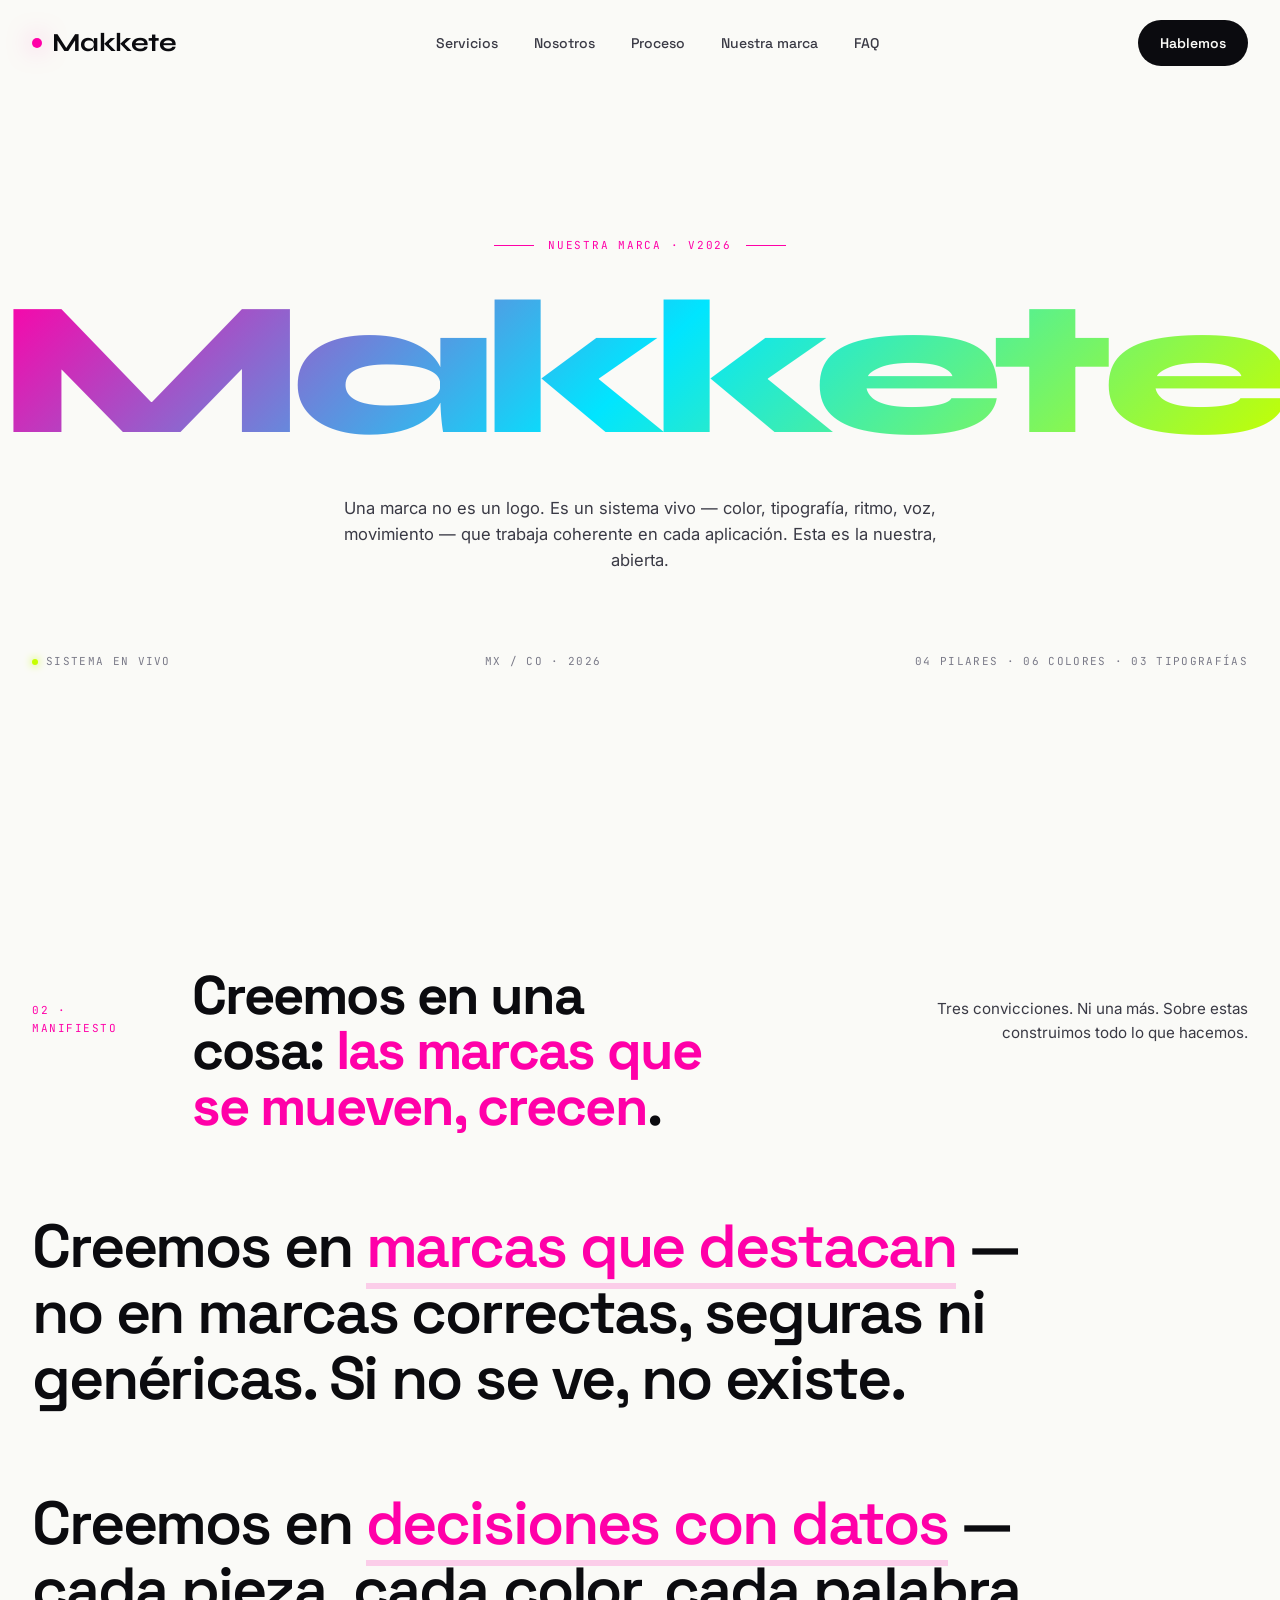
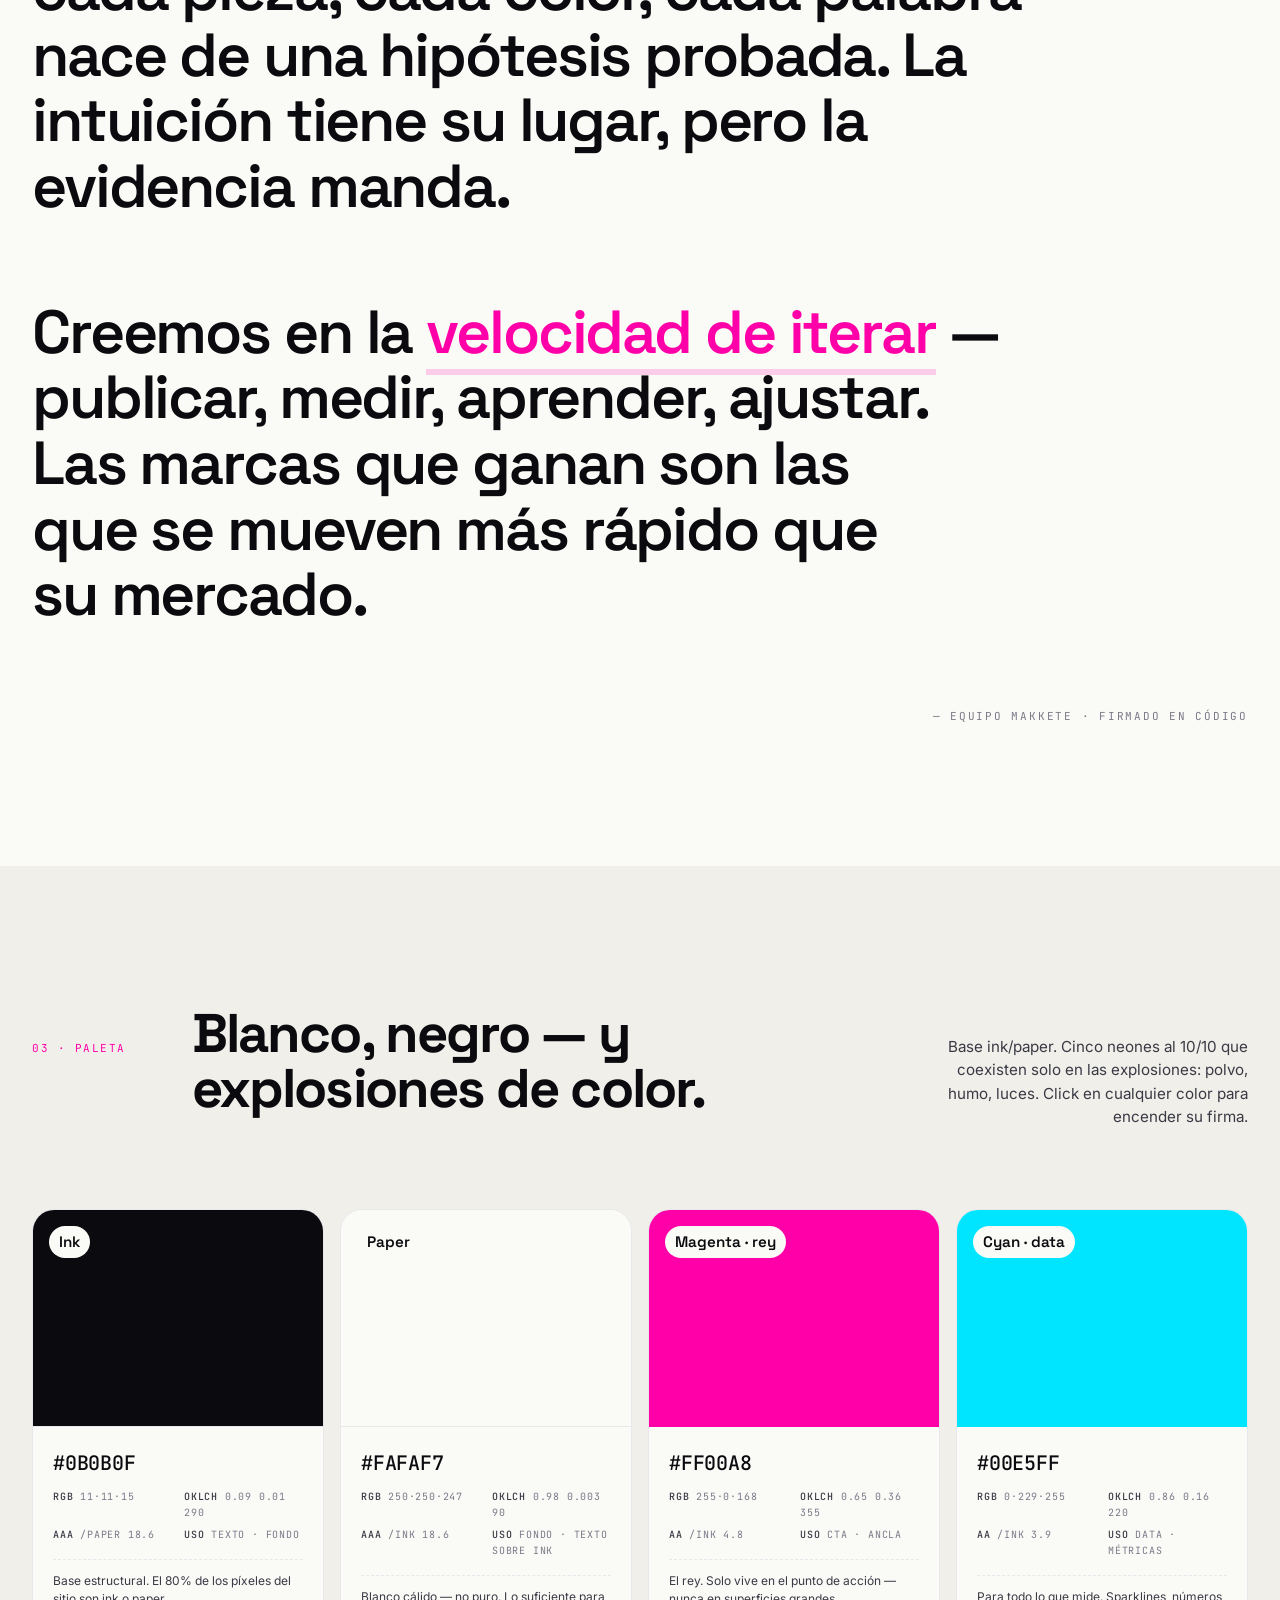
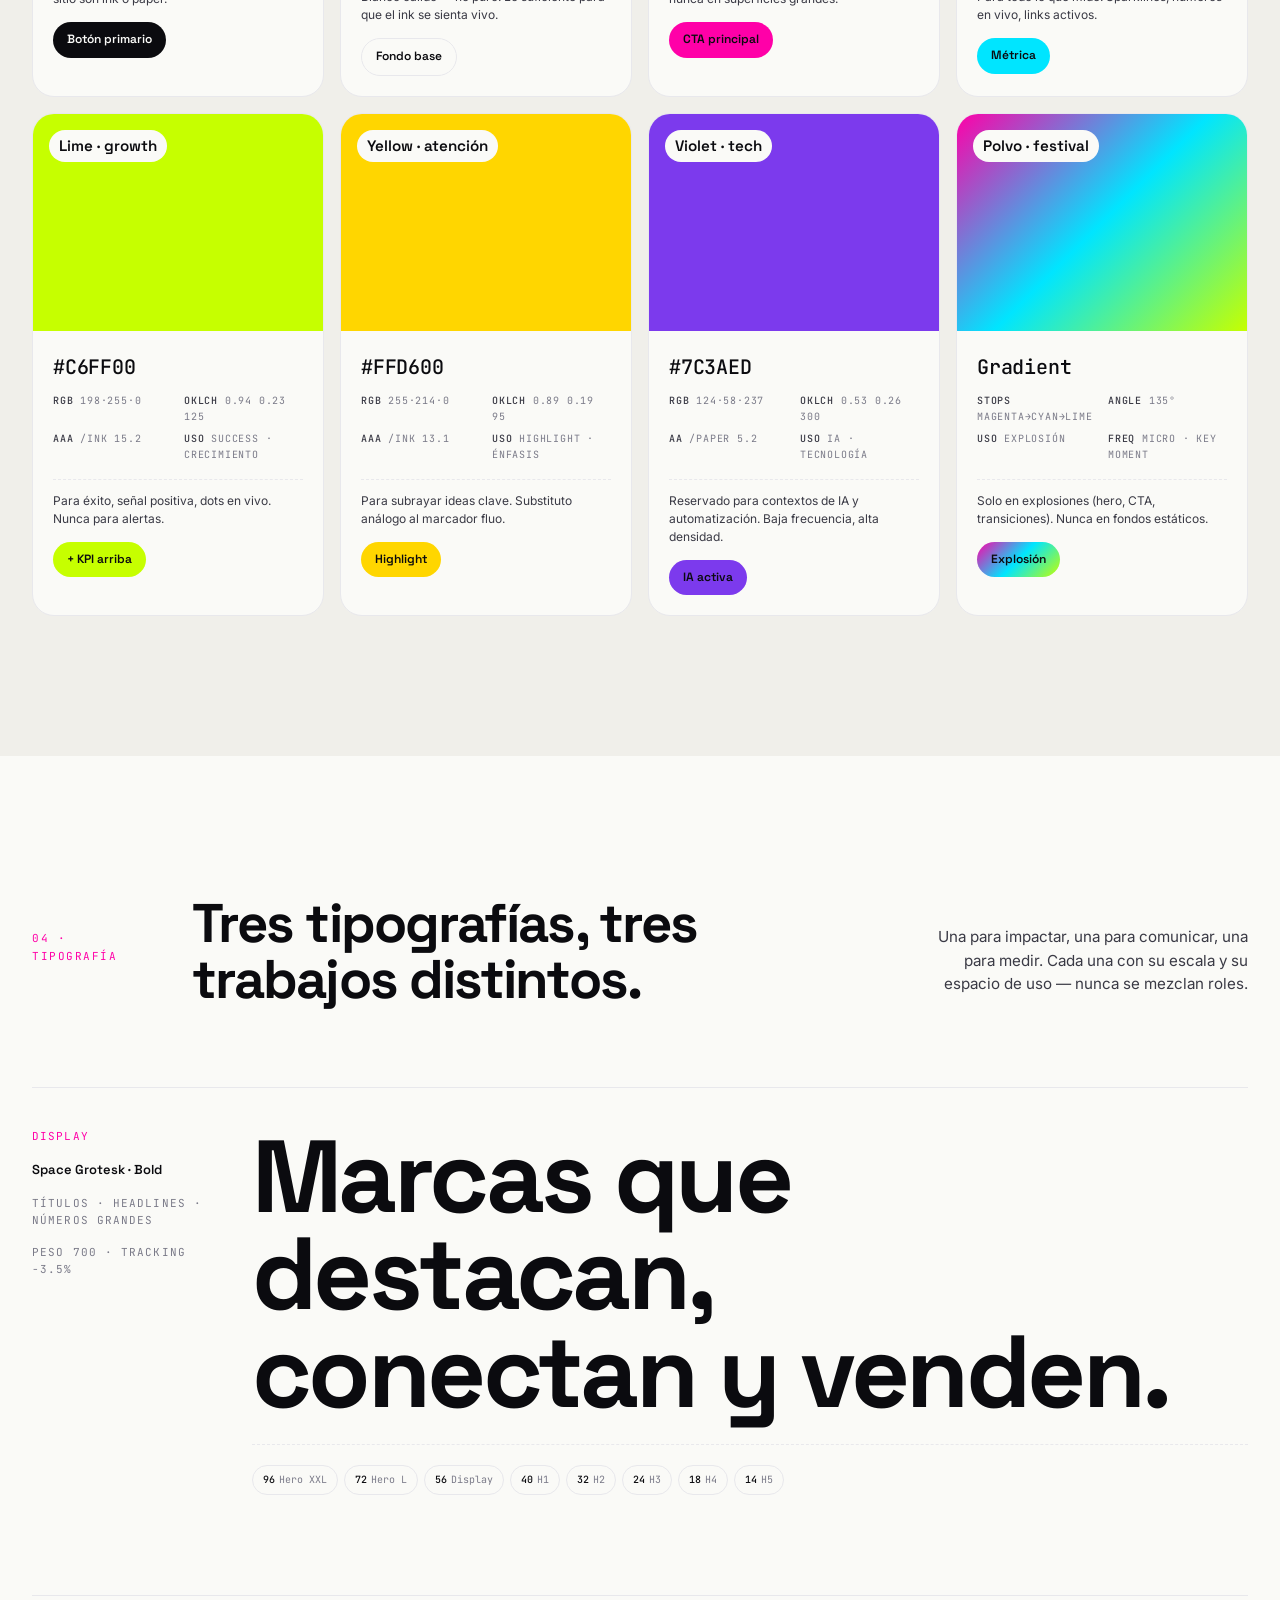
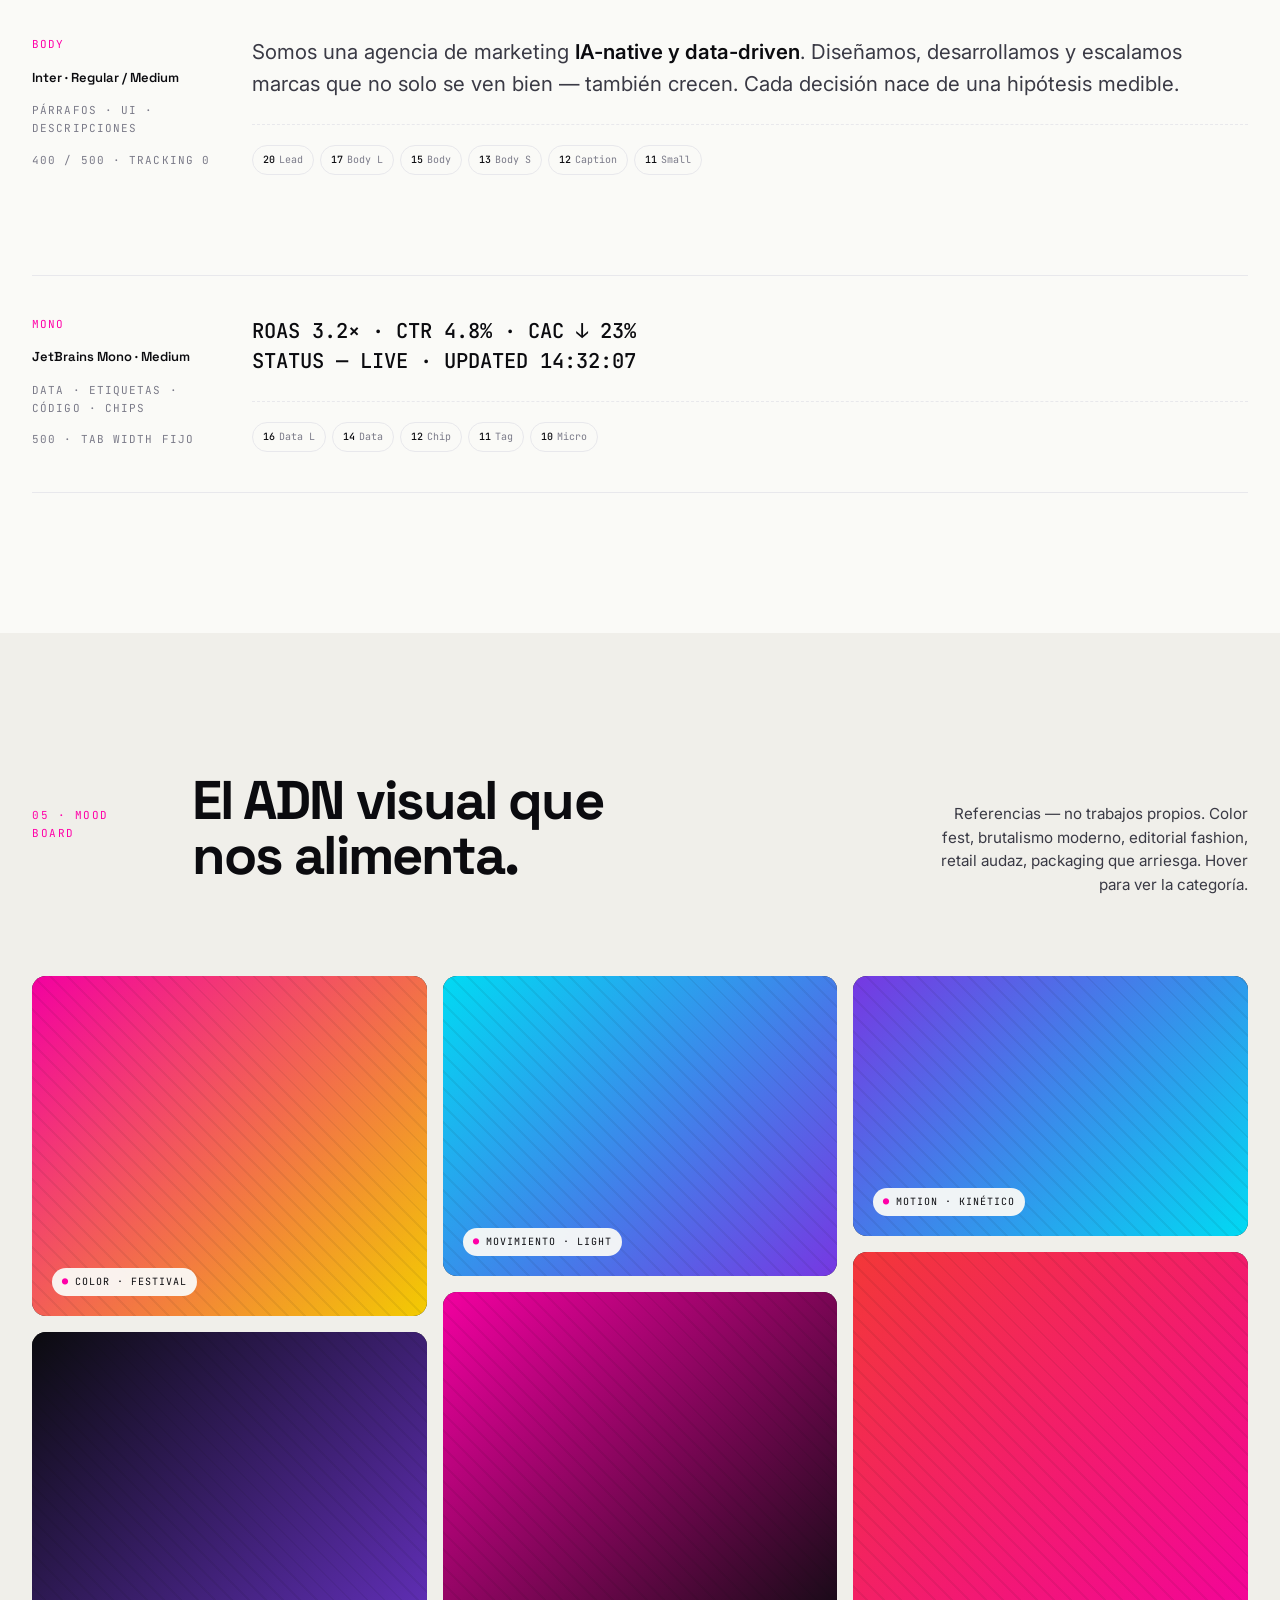
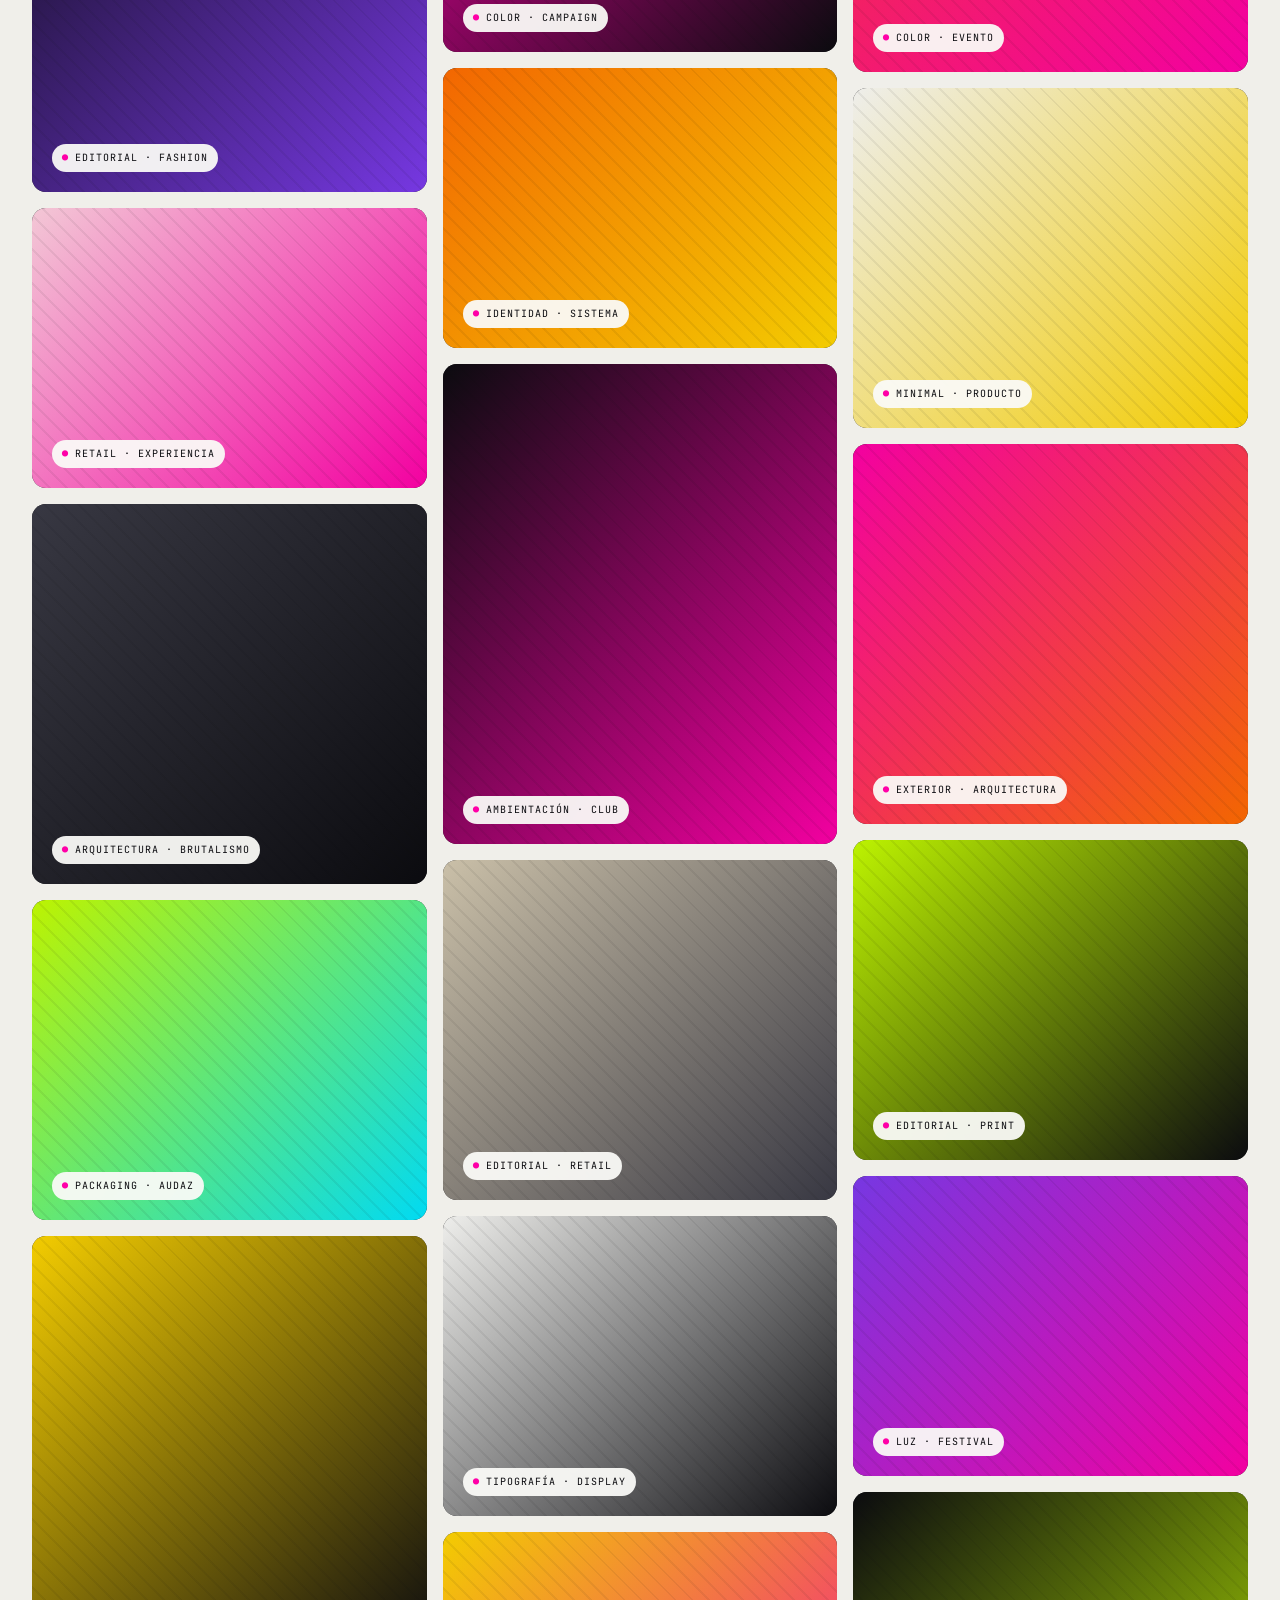
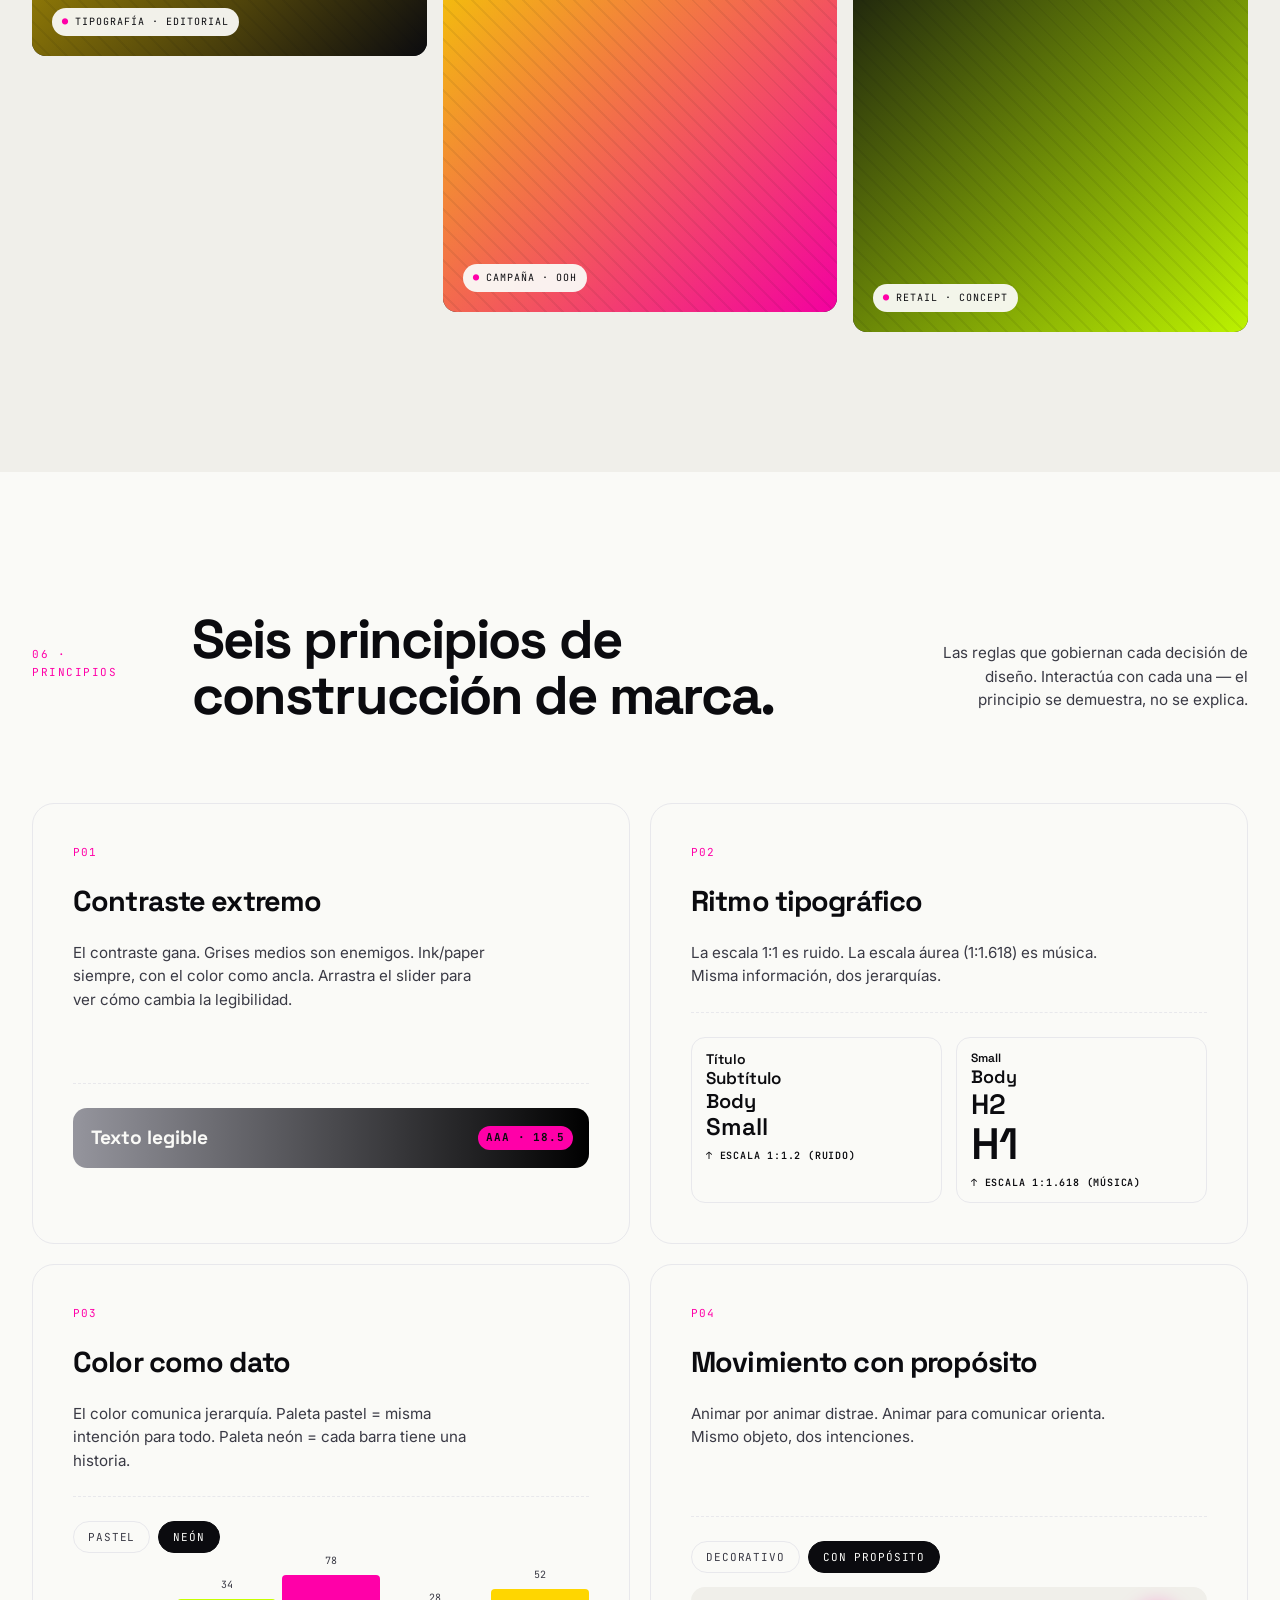
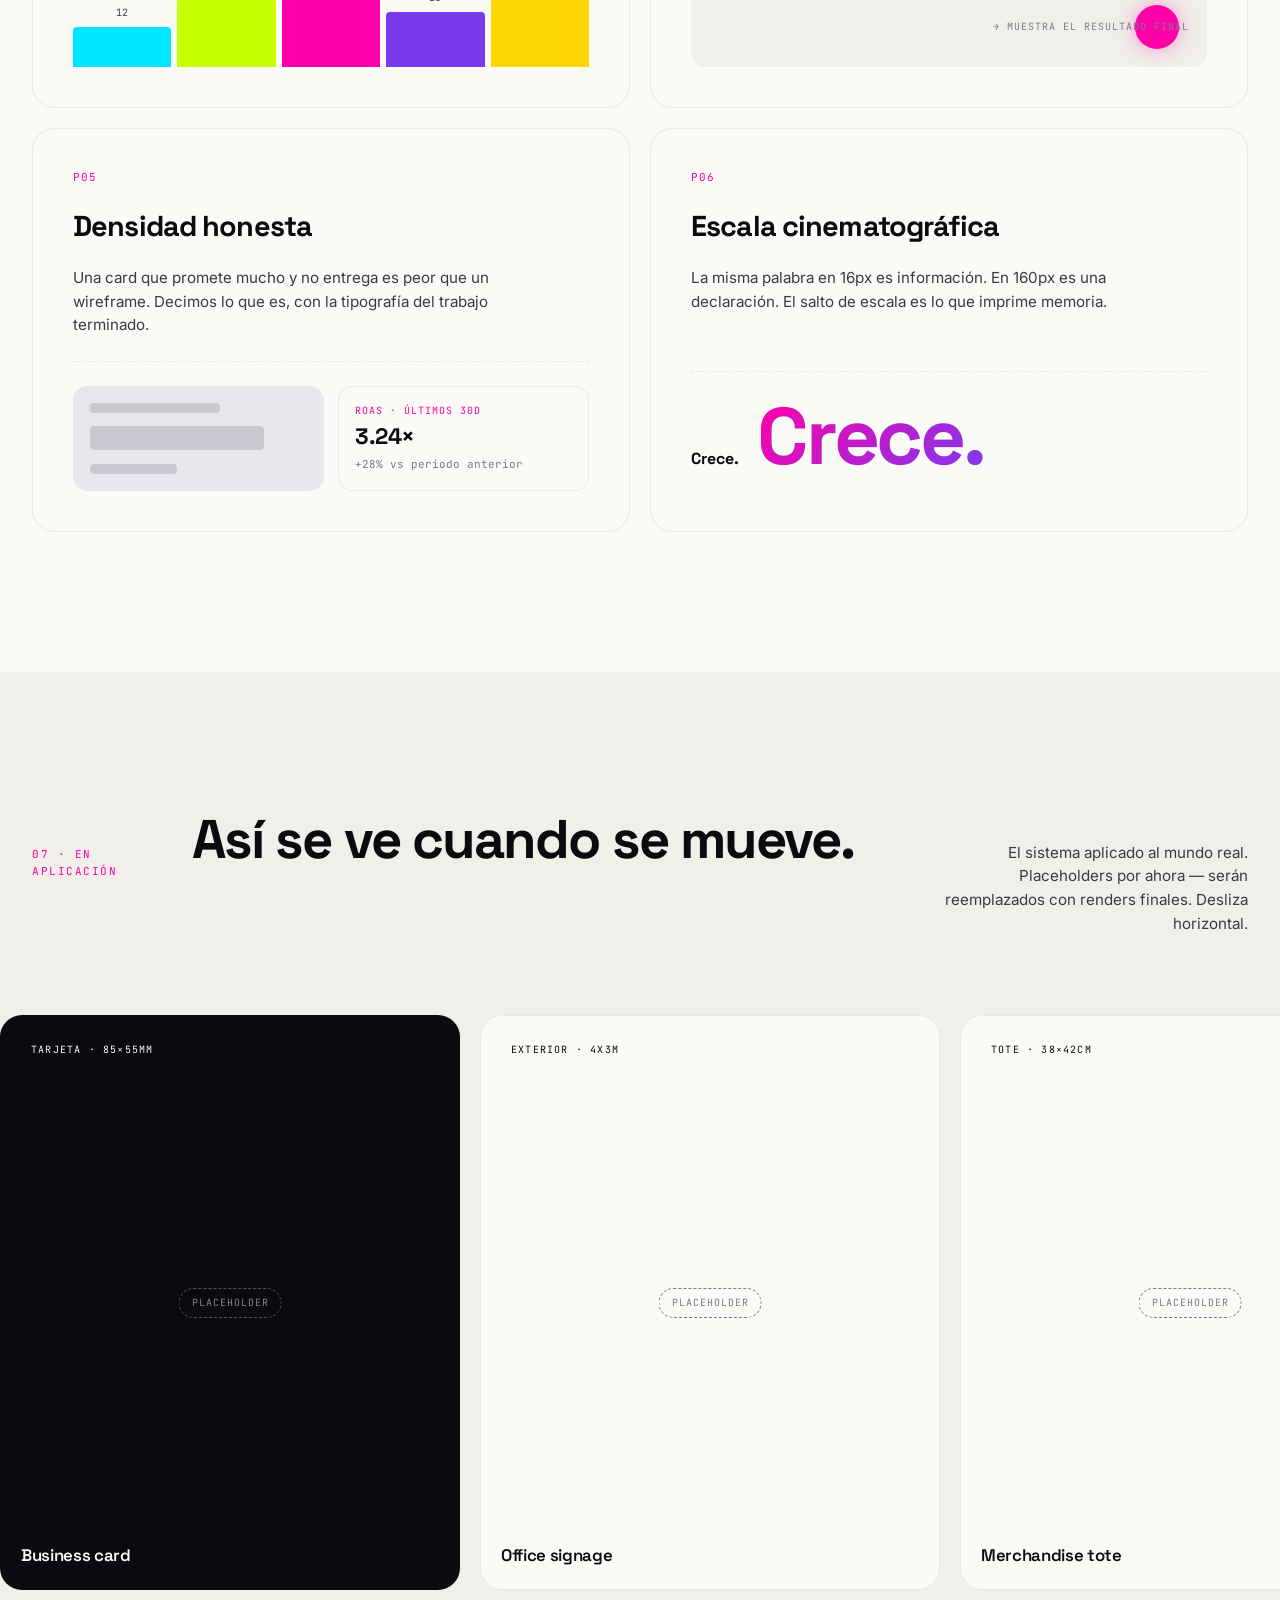
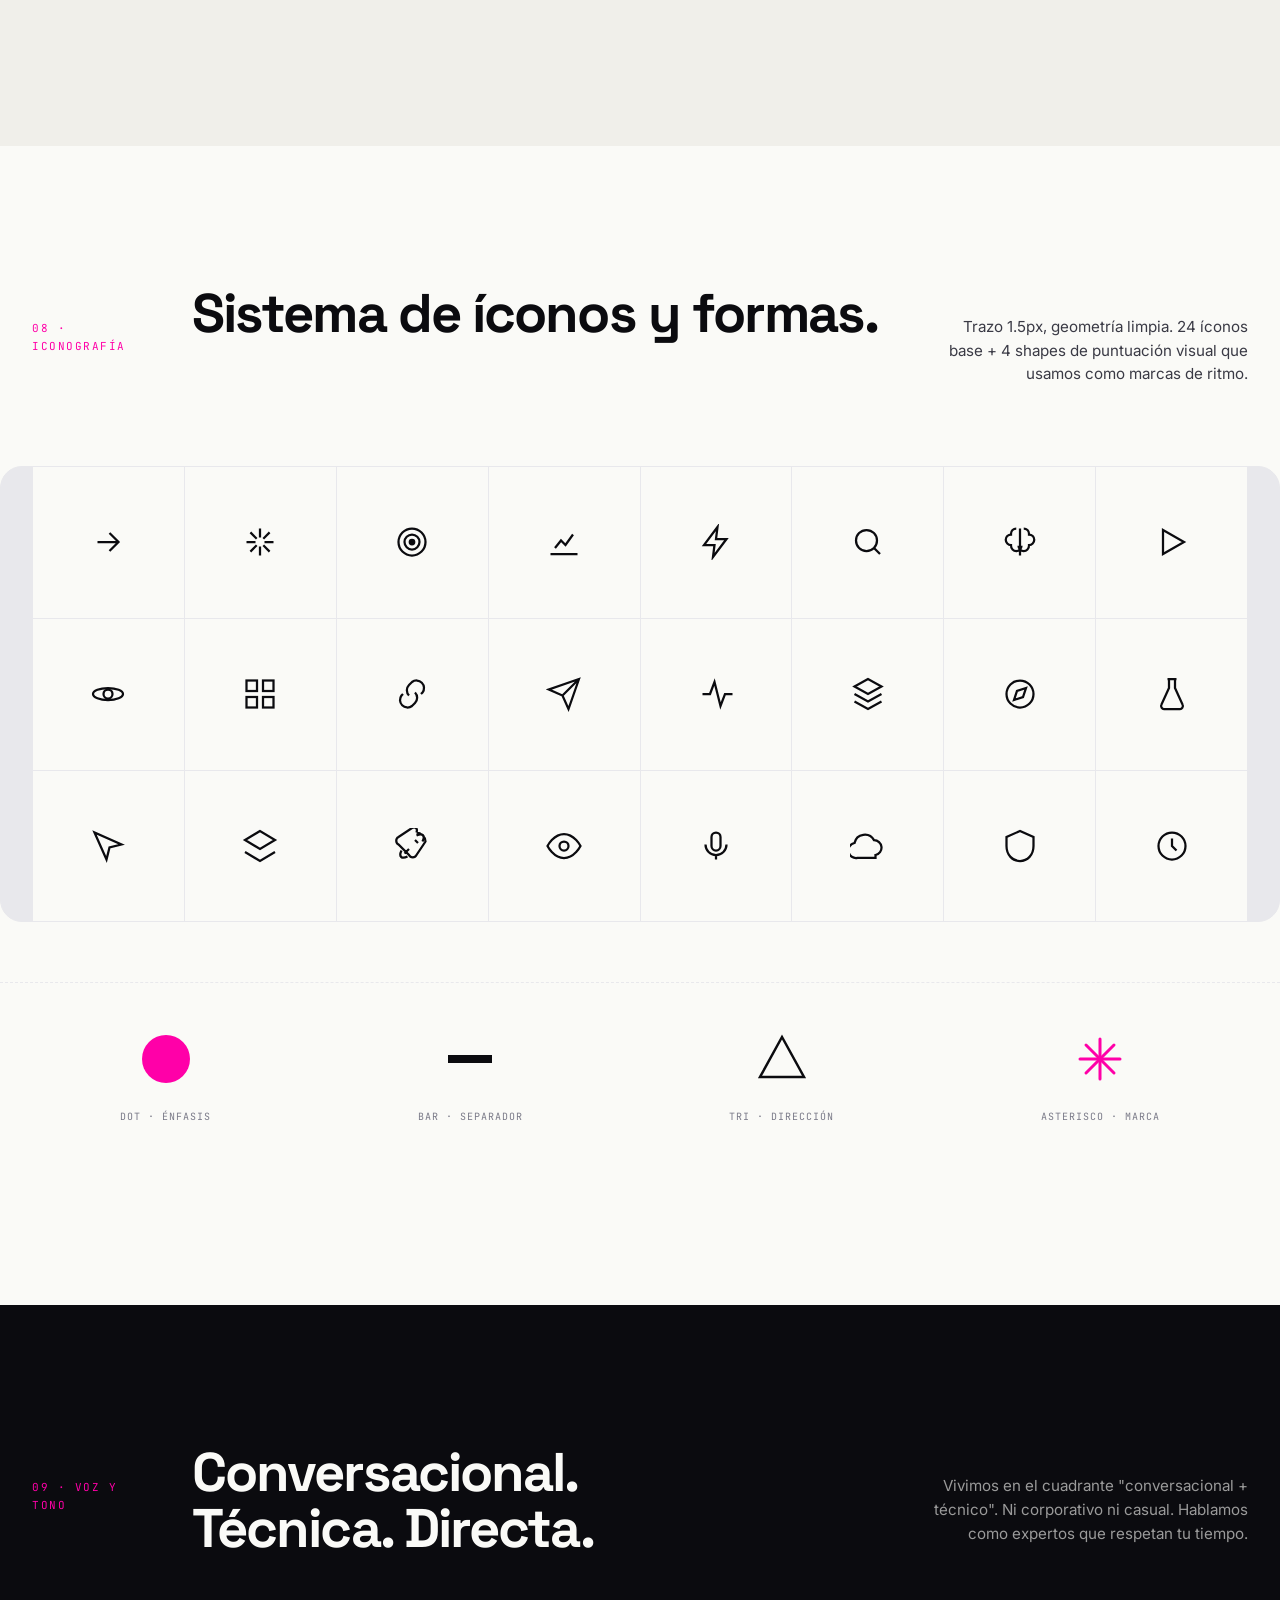
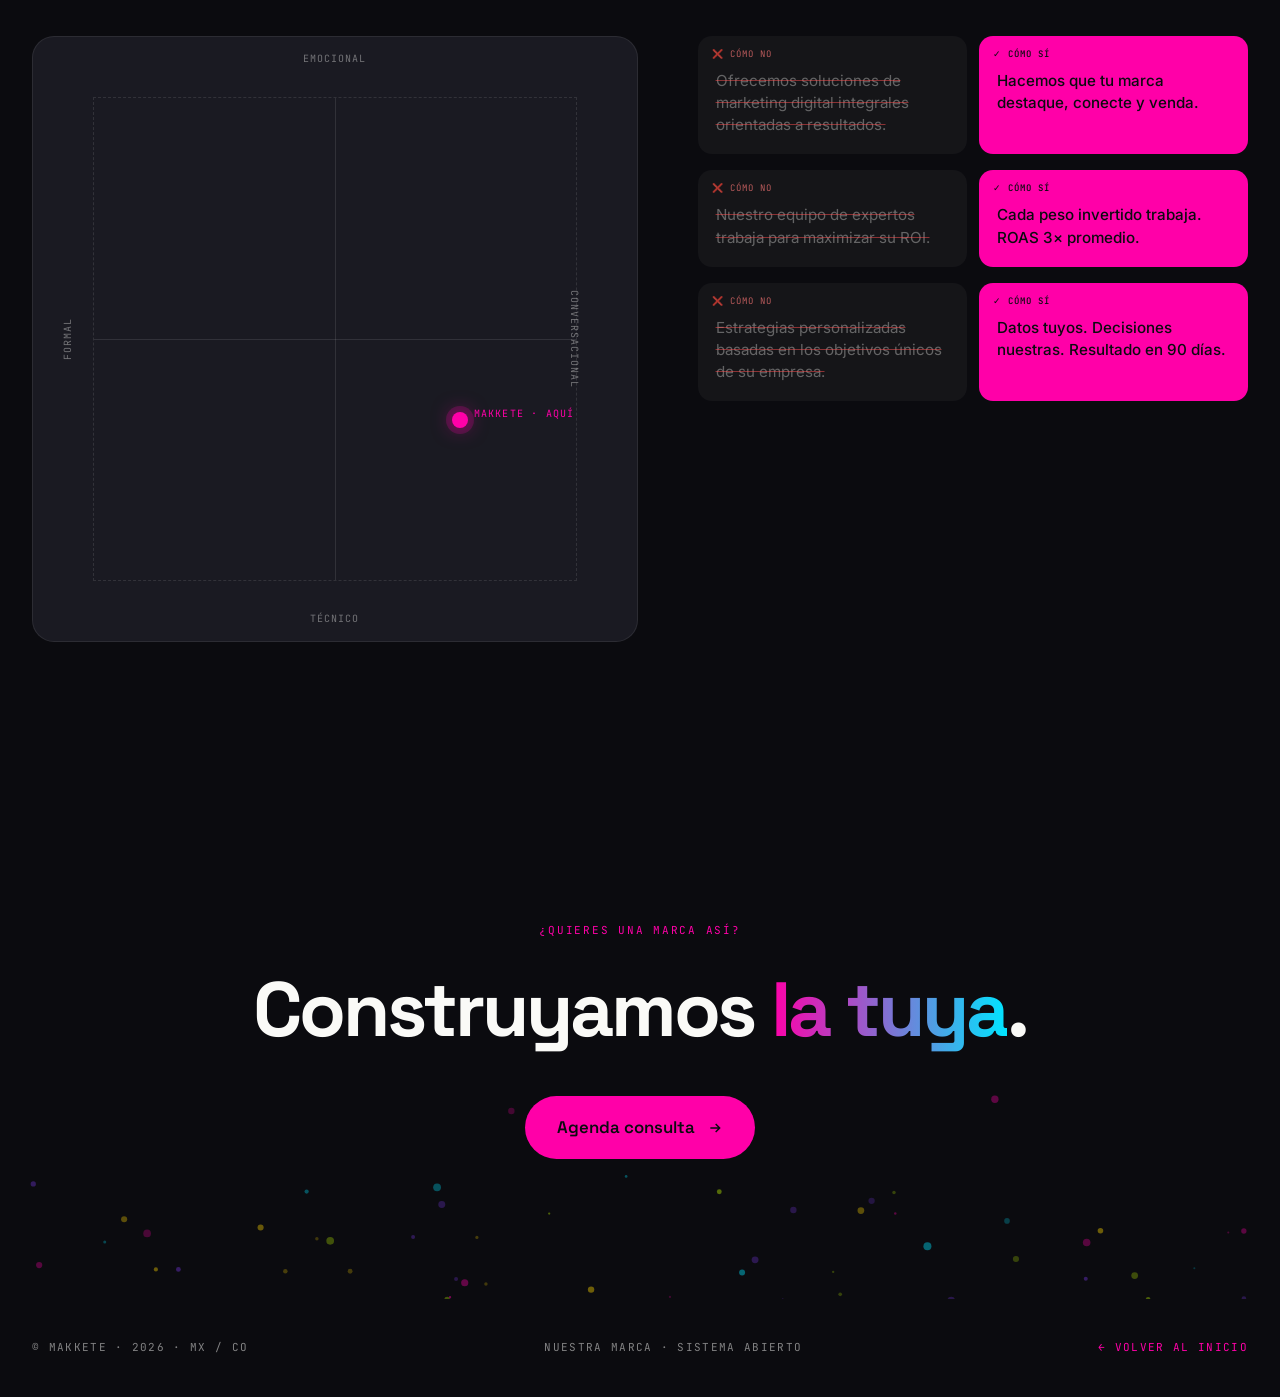
==== nuestra-marca.html @ febba374 "Base: copiar prototipo de Claude Design a la rama Archivos nuevos del prototipo: - brand-studio.css," ====
<!DOCTYPE html>
<html lang="es">
<head>
<meta charset="UTF-8">
<meta name="viewport" content="width=device-width, initial-scale=1.0">
<title>Makkete · Nuestra Marca</title>
<link rel="preconnect" href="https://fonts.googleapis.com">
<link rel="preconnect" href="https://fonts.gstatic.com" crossorigin>
<link href="https://fonts.googleapis.com/css2?family=Inter:wght@300;400;500;600;700&family=Space+Grotesk:wght@400;500;600;700&family=Syne:wght@600;700;800&family=JetBrains+Mono:wght@400;500;600&display=swap" rel="stylesheet">
<link rel="stylesheet" href="styles.css">
<link rel="stylesheet" href="brand-studio.css?v=3">
</head>
<body>

<!-- NAV -->
<nav class="nav" id="nav">
  <div class="nav__container">
    <a href="index.html" class="nav__logo">
      <span class="nav__logo-dot"></span>
      Makkete
    </a>
    <ul class="nav__links">
      <li><a class="nav__link" href="index.html#services">Servicios</a></li>
      <li><a class="nav__link" href="index.html#nosotros">Nosotros</a></li>
      <li><a class="nav__link" href="index.html#proceso">Proceso</a></li>
      <li><a class="nav__link is-active" href="nuestra-marca.html">Nuestra marca</a></li>
      <li><a class="nav__link" href="index.html#faq">FAQ</a></li>
    </ul>
    <a href="index.html#contacto" class="nav__cta"><span>Hablemos</span></a>
  </div>
</nav>

<!-- ═════ 01 · HERO ═════ -->
<header class="bs-hero" data-screen-label="01 Brand Hero">
  <div class="bs-hero__eyebrow">Nuestra marca · v2026</div>
  <h1 class="bs-hero__wordmark">Makkete</h1>
  <p class="bs-hero__sub">
    Una marca no es un logo. Es un sistema vivo — color, tipografía, ritmo, voz, movimiento — que trabaja coherente en cada aplicación. Esta es la nuestra, abierta.
  </p>
  <div class="bs-hero__meta">
    <span><span class="bs-hero__meta-dot"></span>sistema en vivo</span>
    <span>MX / CO · 2026</span>
    <span>04 pilares · 06 colores · 03 tipografías</span>
  </div>
</header>

<!-- ═════ 02 · MANIFIESTO ═════ -->
<section class="bs-section" data-screen-label="02 Manifiesto">
  <div class="bs-section__head">
    <div class="bs-section__num">02 · Manifiesto</div>
    <h2 class="bs-section__title">Creemos en una cosa: <em>las marcas que se mueven, crecen</em>.</h2>
    <p class="bs-section__note">Tres convicciones. Ni una más. Sobre estas construimos todo lo que hacemos.</p>
  </div>

  <div class="manifesto">
    <p class="manifesto__line" data-reveal>
      Creemos en <em>marcas que destacan</em> — no en marcas correctas, seguras ni genéricas. Si no se ve, no existe.
    </p>
    <p class="manifesto__line" data-reveal>
      Creemos en <em>decisiones con datos</em> — cada pieza, cada color, cada palabra nace de una hipótesis probada. La intuición tiene su lugar, pero la evidencia manda.
    </p>
    <p class="manifesto__line" data-reveal>
      Creemos en la <em>velocidad de iterar</em> — publicar, medir, aprender, ajustar. Las marcas que ganan son las que se mueven más rápido que su mercado.
    </p>
    <div class="manifesto__sig">— equipo Makkete · firmado en código</div>
  </div>
</section>

<!-- ═════ 03 · PALETTE DEEP ═════ -->
<section class="bs-section bs-section--alt" data-screen-label="03 Paleta">
  <div class="bs-section__head">
    <div class="bs-section__num">03 · Paleta</div>
    <h2 class="bs-section__title">Blanco, negro — y explosiones de color.</h2>
    <p class="bs-section__note">Base ink/paper. Cinco neones al 10/10 que coexisten solo en las explosiones: polvo, humo, luces. Click en cualquier color para encender su firma.</p>
  </div>

  <div class="bs-palette">
    <div class="bs-swatch bs-swatch--ink" style="--swatch-color: #0B0B0F;" data-burst="ink">
      <div class="bs-swatch__chip">
        <span class="bs-swatch__name">Ink</span>
        <canvas class="bs-swatch__canvas"></canvas>
      </div>
      <div class="bs-swatch__body">
        <span class="bs-swatch__hex">#0B0B0F</span>
        <div class="bs-swatch__meta">
          <span><b>RGB</b> 11·11·15</span>
          <span><b>OKLCH</b> 0.09 0.01 290</span>
          <span><b>AAA</b> /paper 18.6</span>
          <span><b>Uso</b> Texto · fondo</span>
        </div>
        <p class="bs-swatch__use">Base estructural. El 80% de los píxeles del sitio son ink o paper.</p>
        <span class="bs-swatch__demo">Botón primario</span>
      </div>
    </div>

    <div class="bs-swatch bs-swatch--paper" style="--swatch-color: #FAFAF7;" data-burst="paper">
      <div class="bs-swatch__chip">
        <span class="bs-swatch__name">Paper</span>
        <canvas class="bs-swatch__canvas"></canvas>
      </div>
      <div class="bs-swatch__body">
        <span class="bs-swatch__hex">#FAFAF7</span>
        <div class="bs-swatch__meta">
          <span><b>RGB</b> 250·250·247</span>
          <span><b>OKLCH</b> 0.98 0.003 90</span>
          <span><b>AAA</b> /ink 18.6</span>
          <span><b>Uso</b> Fondo · texto sobre ink</span>
        </div>
        <p class="bs-swatch__use">Blanco cálido — no puro. Lo suficiente para que el ink se sienta vivo.</p>
        <span class="bs-swatch__demo">Fondo base</span>
      </div>
    </div>

    <div class="bs-swatch bs-swatch--magenta" style="--swatch-color: #FF00A8;" data-burst="magenta">
      <div class="bs-swatch__chip">
        <span class="bs-swatch__name">Magenta · rey</span>
        <canvas class="bs-swatch__canvas"></canvas>
      </div>
      <div class="bs-swatch__body">
        <span class="bs-swatch__hex">#FF00A8</span>
        <div class="bs-swatch__meta">
          <span><b>RGB</b> 255·0·168</span>
          <span><b>OKLCH</b> 0.65 0.36 355</span>
          <span><b>AA</b> /ink 4.8</span>
          <span><b>Uso</b> CTA · ancla</span>
        </div>
        <p class="bs-swatch__use">El rey. Solo vive en el punto de acción — nunca en superficies grandes.</p>
        <span class="bs-swatch__demo">CTA principal</span>
      </div>
    </div>

    <div class="bs-swatch bs-swatch--cyan" style="--swatch-color: #00E5FF;" data-burst="cyan">
      <div class="bs-swatch__chip">
        <span class="bs-swatch__name">Cyan · data</span>
        <canvas class="bs-swatch__canvas"></canvas>
      </div>
      <div class="bs-swatch__body">
        <span class="bs-swatch__hex">#00E5FF</span>
        <div class="bs-swatch__meta">
          <span><b>RGB</b> 0·229·255</span>
          <span><b>OKLCH</b> 0.86 0.16 220</span>
          <span><b>AA</b> /ink 3.9</span>
          <span><b>Uso</b> Data · métricas</span>
        </div>
        <p class="bs-swatch__use">Para todo lo que mide. Sparklines, números en vivo, links activos.</p>
        <span class="bs-swatch__demo">Métrica</span>
      </div>
    </div>

    <div class="bs-swatch bs-swatch--lime" style="--swatch-color: #C6FF00;" data-burst="lime">
      <div class="bs-swatch__chip">
        <span class="bs-swatch__name">Lime · growth</span>
        <canvas class="bs-swatch__canvas"></canvas>
      </div>
      <div class="bs-swatch__body">
        <span class="bs-swatch__hex">#C6FF00</span>
        <div class="bs-swatch__meta">
          <span><b>RGB</b> 198·255·0</span>
          <span><b>OKLCH</b> 0.94 0.23 125</span>
          <span><b>AAA</b> /ink 15.2</span>
          <span><b>Uso</b> Success · crecimiento</span>
        </div>
        <p class="bs-swatch__use">Para éxito, señal positiva, dots en vivo. Nunca para alertas.</p>
        <span class="bs-swatch__demo">+ KPI arriba</span>
      </div>
    </div>

    <div class="bs-swatch bs-swatch--yellow" style="--swatch-color: #FFD600;" data-burst="yellow">
      <div class="bs-swatch__chip">
        <span class="bs-swatch__name">Yellow · atención</span>
        <canvas class="bs-swatch__canvas"></canvas>
      </div>
      <div class="bs-swatch__body">
        <span class="bs-swatch__hex">#FFD600</span>
        <div class="bs-swatch__meta">
          <span><b>RGB</b> 255·214·0</span>
          <span><b>OKLCH</b> 0.89 0.19 95</span>
          <span><b>AAA</b> /ink 13.1</span>
          <span><b>Uso</b> Highlight · énfasis</span>
        </div>
        <p class="bs-swatch__use">Para subrayar ideas clave. Substituto análogo al marcador fluo.</p>
        <span class="bs-swatch__demo">Highlight</span>
      </div>
    </div>

    <div class="bs-swatch bs-swatch--violet" style="--swatch-color: #7C3AED;" data-burst="violet">
      <div class="bs-swatch__chip">
        <span class="bs-swatch__name">Violet · tech</span>
        <canvas class="bs-swatch__canvas"></canvas>
      </div>
      <div class="bs-swatch__body">
        <span class="bs-swatch__hex">#7C3AED</span>
        <div class="bs-swatch__meta">
          <span><b>RGB</b> 124·58·237</span>
          <span><b>OKLCH</b> 0.53 0.26 300</span>
          <span><b>AA</b> /paper 5.2</span>
          <span><b>Uso</b> IA · tecnología</span>
        </div>
        <p class="bs-swatch__use">Reservado para contextos de IA y automatización. Baja frecuencia, alta densidad.</p>
        <span class="bs-swatch__demo">IA activa</span>
      </div>
    </div>

    <div class="bs-swatch bs-swatch--gradient" style="--swatch-color: linear-gradient(135deg, #FF00A8, #00E5FF, #C6FF00);">
      <div class="bs-swatch__chip" style="background: linear-gradient(135deg, #FF00A8, #00E5FF, #C6FF00);">
        <span class="bs-swatch__name">Polvo · festival</span>
      </div>
      <div class="bs-swatch__body">
        <span class="bs-swatch__hex">Gradient</span>
        <div class="bs-swatch__meta">
          <span><b>Stops</b> magenta→cyan→lime</span>
          <span><b>Angle</b> 135°</span>
          <span><b>Uso</b> Explosión</span>
          <span><b>Freq</b> Micro · key moment</span>
        </div>
        <p class="bs-swatch__use">Solo en explosiones (hero, CTA, transiciones). Nunca en fondos estáticos.</p>
        <span class="bs-swatch__demo" style="background: linear-gradient(135deg,#FF00A8,#00E5FF,#C6FF00); color: var(--ink);">Explosión</span>
      </div>
    </div>
  </div>
</section>

<!-- ═════ 04 · TYPOGRAPHY ═════ -->
<section class="bs-section" data-screen-label="04 Tipografía">
  <div class="bs-section__head">
    <div class="bs-section__num">04 · Tipografía</div>
    <h2 class="bs-section__title">Tres tipografías, tres trabajos distintos.</h2>
    <p class="bs-section__note">Una para impactar, una para comunicar, una para medir. Cada una con su escala y su espacio de uso — nunca se mezclan roles.</p>
  </div>

  <div class="bs-type">
    <div class="bs-type__block">
      <div class="bs-type__meta">
        <span class="bs-type__meta-key">DISPLAY</span>
        <b>Space Grotesk · Bold</b>
        <span>Títulos · headlines · números grandes</span>
        <span>peso 700 · tracking −3.5%</span>
      </div>
      <div>
        <div class="bs-type__spec-large bs-type__spec-large--display">Marcas que destacan, conectan y venden.</div>
        <div class="bs-type__scale">
          <span class="bs-type__scale-item"><b>96</b>Hero XXL</span>
          <span class="bs-type__scale-item"><b>72</b>Hero L</span>
          <span class="bs-type__scale-item"><b>56</b>Display</span>
          <span class="bs-type__scale-item"><b>40</b>H1</span>
          <span class="bs-type__scale-item"><b>32</b>H2</span>
          <span class="bs-type__scale-item"><b>24</b>H3</span>
          <span class="bs-type__scale-item"><b>18</b>H4</span>
          <span class="bs-type__scale-item"><b>14</b>H5</span>
        </div>
      </div>
    </div>

    <div class="bs-type__block">
      <div class="bs-type__meta">
        <span class="bs-type__meta-key">BODY</span>
        <b>Inter · Regular / Medium</b>
        <span>Párrafos · UI · descripciones</span>
        <span>400 / 500 · tracking 0</span>
      </div>
      <div>
        <p class="bs-type__spec-large bs-type__spec-large--body">
          Somos una agencia de marketing <b>IA-native y data-driven</b>. Diseñamos, desarrollamos y escalamos marcas que no solo se ven bien — también crecen. Cada decisión nace de una hipótesis medible.
        </p>
        <div class="bs-type__scale">
          <span class="bs-type__scale-item"><b>20</b>Lead</span>
          <span class="bs-type__scale-item"><b>17</b>Body L</span>
          <span class="bs-type__scale-item"><b>15</b>Body</span>
          <span class="bs-type__scale-item"><b>13</b>Body S</span>
          <span class="bs-type__scale-item"><b>12</b>Caption</span>
          <span class="bs-type__scale-item"><b>11</b>Small</span>
        </div>
      </div>
    </div>

    <div class="bs-type__block">
      <div class="bs-type__meta">
        <span class="bs-type__meta-key">MONO</span>
        <b>JetBrains Mono · Medium</b>
        <span>Data · etiquetas · código · chips</span>
        <span>500 · tab width fijo</span>
      </div>
      <div>
        <div class="bs-type__spec-large bs-type__spec-large--mono">
          ROAS 3.2× · CTR 4.8% · CAC ↓ 23%<br>
          STATUS — LIVE · UPDATED 14:32:07
        </div>
        <div class="bs-type__scale">
          <span class="bs-type__scale-item"><b>16</b>Data L</span>
          <span class="bs-type__scale-item"><b>14</b>Data</span>
          <span class="bs-type__scale-item"><b>12</b>Chip</span>
          <span class="bs-type__scale-item"><b>11</b>Tag</span>
          <span class="bs-type__scale-item"><b>10</b>Micro</span>
        </div>
      </div>
    </div>
  </div>
</section>

<!-- ═════ 05 · MOOD BOARD ═════ -->
<section class="bs-section bs-section--alt" data-screen-label="05 Mood Board">
  <div class="bs-section__head">
    <div class="bs-section__num">05 · Mood Board</div>
    <h2 class="bs-section__title">El ADN visual que nos alimenta.</h2>
    <p class="bs-section__note">Referencias — no trabajos propios. Color fest, brutalismo moderno, editorial fashion, retail audaz, packaging que arriesga. Hover para ver la categoría.</p>
  </div>

  <div class="mood" id="mood">
    <!-- items inyectados por JS -->
  </div>
</section>

<!-- ═════ 06 · PRINCIPLES ═════ -->
<section class="bs-section" data-screen-label="06 Principios">
  <div class="bs-section__head">
    <div class="bs-section__num">06 · Principios</div>
    <h2 class="bs-section__title">Seis principios de construcción de marca.</h2>
    <p class="bs-section__note">Las reglas que gobiernan cada decisión de diseño. Interactúa con cada una — el principio se demuestra, no se explica.</p>
  </div>

  <div class="principles">
    <!-- P1 CONTRAST -->
    <article class="principle">
      <div class="principle__head">
        <span class="principle__num">P01</span>
      </div>
      <h3 class="principle__title">Contraste extremo</h3>
      <p class="principle__desc">El contraste gana. Grises medios son enemigos. Ink/paper siempre, con el color como ancla. Arrastra el slider para ver cómo cambia la legibilidad.</p>
      <div class="principle__demo">
        <div class="p-contrast" id="pContrast" data-ratio="AAA · 18.6">
          Texto legible
          <input type="range" id="pContrastRange" min="30" max="100" value="100">
        </div>
      </div>
    </article>

    <!-- P2 RHYTHM -->
    <article class="principle">
      <div class="principle__head">
        <span class="principle__num">P02</span>
      </div>
      <h3 class="principle__title">Ritmo tipográfico</h3>
      <p class="principle__desc">La escala 1:1 es ruido. La escala áurea (1:1.618) es música. Misma información, dos jerarquías.</p>
      <div class="principle__demo">
        <div class="p-rhythm">
          <div class="p-rhythm__col p-rhythm__col--flat">
            <span>Título</span>
            <span>Subtítulo</span>
            <span>Body</span>
            <span>Small</span>
            <span class="p-rhythm__label">↑ escala 1:1.2 (ruido)</span>
          </div>
          <div class="p-rhythm__col p-rhythm__col--golden">
            <span>Small</span>
            <span>Body</span>
            <span>H2</span>
            <span>H1</span>
            <span class="p-rhythm__label">↑ escala 1:1.618 (música)</span>
          </div>
        </div>
      </div>
    </article>

    <!-- P3 COLOR -->
    <article class="principle">
      <div class="principle__head">
        <span class="principle__num">P03</span>
      </div>
      <h3 class="principle__title">Color como dato</h3>
      <p class="principle__desc">El color comunica jerarquía. Paleta pastel = misma intención para todo. Paleta neón = cada barra tiene una historia.</p>
      <div class="principle__demo">
        <div class="principle__controls">
          <button class="principle__btn" data-color="pastel">Pastel</button>
          <button class="principle__btn is-active" data-color="neon">Neón</button>
        </div>
        <div class="p-color is-neon" id="pColor">
          <div class="p-color__bar" style="height: 40%;"><span>12</span></div>
          <div class="p-color__bar" style="height: 68%;"><span>34</span></div>
          <div class="p-color__bar" style="height: 92%;"><span>78</span></div>
          <div class="p-color__bar" style="height: 55%;"><span>28</span></div>
          <div class="p-color__bar" style="height: 78%;"><span>52</span></div>
        </div>
      </div>
    </article>

    <!-- P4 MOTION -->
    <article class="principle">
      <div class="principle__head">
        <span class="principle__num">P04</span>
      </div>
      <h3 class="principle__title">Movimiento con propósito</h3>
      <p class="principle__desc">Animar por animar distrae. Animar para comunicar orienta. Mismo objeto, dos intenciones.</p>
      <div class="principle__demo">
        <div class="principle__controls">
          <button class="principle__btn" data-motion="decorative">Decorativo</button>
          <button class="principle__btn is-active" data-motion="purposeful">Con propósito</button>
        </div>
        <div class="p-motion is-purposeful" id="pMotion">
          <span class="p-motion__ball"></span>
          <span class="p-motion__caption">→ muestra el resultado final</span>
        </div>
      </div>
    </article>

    <!-- P5 DENSITY -->
    <article class="principle">
      <div class="principle__head">
        <span class="principle__num">P05</span>
      </div>
      <h3 class="principle__title">Densidad honesta</h3>
      <p class="principle__desc">Una card que promete mucho y no entrega es peor que un wireframe. Decimos lo que es, con la tipografía del trabajo terminado.</p>
      <div class="principle__demo">
        <div class="p-density">
          <div class="p-density__card p-density__card--lofi">
            <span></span>
            <span></span>
            <span></span>
          </div>
          <div class="p-density__card p-density__card--hifi">
            <span>ROAS · últimos 30d</span>
            <span>3.24×</span>
            <span>+28% vs periodo anterior</span>
          </div>
        </div>
      </div>
    </article>

    <!-- P6 SCALE -->
    <article class="principle">
      <div class="principle__head">
        <span class="principle__num">P06</span>
      </div>
      <h3 class="principle__title">Escala cinematográfica</h3>
      <p class="principle__desc">La misma palabra en 16px es información. En 160px es una declaración. El salto de escala es lo que imprime memoria.</p>
      <div class="principle__demo">
        <div class="p-scale">
          <span>Crece.</span>
          <span>Crece.</span>
        </div>
      </div>
    </article>
  </div>
</section>

<!-- ═════ 07 · MOCKUPS ═════ -->
<section class="bs-section bs-section--alt" data-screen-label="07 Aplicación">
  <div class="bs-section__head">
    <div class="bs-section__num">07 · En aplicación</div>
    <h2 class="bs-section__title">Así se ve cuando se mueve.</h2>
    <p class="bs-section__note">El sistema aplicado al mundo real. Placeholders por ahora — serán reemplazados con renders finales. Desliza horizontal.</p>
  </div>

  <div class="mockups" id="mockups">
    <!-- mockup items inyectados por JS -->
  </div>
</section>

<!-- ═════ 08 · ICONS & SHAPES ═════ -->
<section class="bs-section" data-screen-label="08 Iconografía">
  <div class="bs-section__head">
    <div class="bs-section__num">08 · Iconografía</div>
    <h2 class="bs-section__title">Sistema de íconos y formas.</h2>
    <p class="bs-section__note">Trazo 1.5px, geometría limpia. 24 íconos base + 4 shapes de puntuación visual que usamos como marcas de ritmo.</p>
  </div>

  <div class="icons" id="icons"></div>

  <div class="shapes">
    <div class="shape">
      <div class="shape__viz">
        <svg width="56" height="56" viewBox="0 0 56 56"><circle cx="28" cy="28" r="24" fill="#FF00A8"/></svg>
      </div>
      <span class="shape__label">Dot · énfasis</span>
    </div>
    <div class="shape">
      <div class="shape__viz">
        <svg width="56" height="56" viewBox="0 0 56 56"><rect x="6" y="24" width="44" height="8" fill="#0B0B0F"/></svg>
      </div>
      <span class="shape__label">Bar · separador</span>
    </div>
    <div class="shape">
      <div class="shape__viz">
        <svg width="56" height="56" viewBox="0 0 56 56"><polygon points="28,6 50,46 6,46" fill="none" stroke="#0B0B0F" stroke-width="2.5"/></svg>
      </div>
      <span class="shape__label">Tri · dirección</span>
    </div>
    <div class="shape">
      <div class="shape__viz">
        <svg width="56" height="56" viewBox="0 0 56 56" fill="none" stroke="#FF00A8" stroke-width="3" stroke-linecap="round">
          <line x1="28" y1="8" x2="28" y2="48"/>
          <line x1="8" y1="28" x2="48" y2="28"/>
          <line x1="14" y1="14" x2="42" y2="42"/>
          <line x1="42" y1="14" x2="14" y2="42"/>
        </svg>
      </div>
      <span class="shape__label">Asterisco · marca</span>
    </div>
  </div>
</section>

<!-- ═════ 09 · VOICE & TONE ═════ -->
<section class="bs-section bs-section--dark" data-screen-label="09 Voz">
  <div class="bs-section__head">
    <div class="bs-section__num">09 · Voz y tono</div>
    <h2 class="bs-section__title">Conversacional. Técnica. Directa.</h2>
    <p class="bs-section__note">Vivimos en el cuadrante "conversacional + técnico". Ni corporativo ni casual. Hablamos como expertos que respetan tu tiempo.</p>
  </div>

  <div class="voice">
    <div class="voice-matrix">
      <span class="voice-matrix__axis voice-matrix__axis--t">Emocional</span>
      <span class="voice-matrix__axis voice-matrix__axis--b">Técnico</span>
      <span class="voice-matrix__axis voice-matrix__axis--l">Formal</span>
      <span class="voice-matrix__axis voice-matrix__axis--r">Conversacional</span>
      <div class="voice-matrix__grid"></div>
      <span class="voice-matrix__pin">
        <span class="voice-matrix__pin-label">Makkete · aquí</span>
      </span>
    </div>

    <div class="voice-examples">
      <div class="voice-ex">
        <div class="voice-ex__bad">Ofrecemos soluciones de marketing digital integrales orientadas a resultados.</div>
        <div class="voice-ex__good">Hacemos que tu marca destaque, conecte y venda.</div>
      </div>
      <div class="voice-ex">
        <div class="voice-ex__bad">Nuestro equipo de expertos trabaja para maximizar su ROI.</div>
        <div class="voice-ex__good">Cada peso invertido trabaja. ROAS 3× promedio.</div>
      </div>
      <div class="voice-ex">
        <div class="voice-ex__bad">Estrategias personalizadas basadas en los objetivos únicos de su empresa.</div>
        <div class="voice-ex__good">Datos tuyos. Decisiones nuestras. Resultado en 90 días.</div>
      </div>
    </div>
  </div>
</section>

<!-- ═════ 10 · CTA ═════ -->
<section class="bs-cta" data-screen-label="10 CTA">
  <canvas class="bs-cta__canvas" id="ctaCanvas"></canvas>
  <div class="bs-cta__inner">
    <div class="bs-cta__eyebrow">¿Quieres una marca así?</div>
    <h2 class="bs-cta__title">Construyamos <em>la tuya</em>.</h2>
    <a href="index.html#contacto" class="bs-cta__btn">
      Agenda consulta
      <svg width="16" height="16" viewBox="0 0 24 24" fill="none" stroke="currentColor" stroke-width="2.2"><path d="M5 12h14M13 6l6 6-6 6"/></svg>
    </a>
  </div>
</section>

<div class="bs-foot">
  <span>© Makkete · 2026 · MX / CO</span>
  <span>Nuestra marca · sistema abierto</span>
  <a href="index.html" style="color: var(--m-magenta);">← Volver al inicio</a>
</div>

<script src="brand-studio.js"></script>
</body>
</html>
---- styles.css ----
/* ═══════════════════════════════════════════════════════════════
   MAKKETE — Hero Carrusel + Paleta Neón Festival
   Diseño: color fest (polvo/humo/luces) sobre base blanco/negro
   ═══════════════════════════════════════════════════════════════ */

:root {
  /* ── BASE: Ink & Paper ── */
  --ink: #0B0B0F;
  --ink-80: #1A1A22;
  --ink-60: #3A3A45;
  --ink-40: #7A7A88;
  --ink-20: #C8C8D0;
  --ink-10: #E8E8EC;
  --paper: #FAFAF7;
  --paper-alt: #F0EFEA;
  --pure-white: #FFFFFF;

  /* ── NEON FESTIVAL (intensidad 10) ── */
  --m-magenta: #FF00A8;
  --m-cyan: #00E5FF;
  --m-lime: #C6FF00;
  --m-yellow: #FFD600;
  --m-violet: #7C3AED;

  /* Shadows for neon glow */
  --glow-magenta: 0 0 24px rgba(255, 0, 168, 0.5);
  --glow-cyan: 0 0 24px rgba(0, 229, 255, 0.5);
  --glow-lime: 0 0 24px rgba(198, 255, 0, 0.45);

  /* Fonts */
  --font-body: 'Inter', -apple-system, BlinkMacSystemFont, sans-serif;
  --font-display: 'Space Grotesk', -apple-system, BlinkMacSystemFont, sans-serif;
  --font-mono: 'JetBrains Mono', ui-monospace, 'SF Mono', Menlo, monospace;
  --font-wordmark: 'Syne', var(--font-display);

  --radius: 14px;
  --radius-lg: 22px;
  --ease: cubic-bezier(0.4, 0, 0.2, 1);
}

/* ── Reset ── */
*, *::before, *::after { margin: 0; padding: 0; box-sizing: border-box; }
html { scroll-behavior: smooth; }
body {
  font-family: var(--font-body);
  color: var(--ink);
  background: var(--paper);
  line-height: 1.6;
  -webkit-font-smoothing: antialiased;
  text-rendering: optimizeLegibility;
  overflow-x: hidden;
}
a { color: inherit; text-decoration: none; }
img, svg { max-width: 100%; display: block; }
ul { list-style: none; }
button { font-family: inherit; cursor: pointer; border: none; background: none; color: inherit; }

.container { max-width: 1320px; margin: 0 auto; padding: 0 32px; }

/* ═══════════════════════════════════════════════════════════════
   NAV
═══════════════════════════════════════════════════════════════ */
.nav {
  position: fixed;
  top: 0; left: 0; right: 0;
  z-index: 100;
  padding: 20px 0;
  transition: background 0.3s var(--ease), backdrop-filter 0.3s var(--ease);
}
.nav.scrolled {
  background: rgba(250, 250, 247, 0.85);
  backdrop-filter: saturate(180%) blur(20px);
  -webkit-backdrop-filter: saturate(180%) blur(20px);
  border-bottom: 1px solid rgba(11, 11, 15, 0.06);
}
.nav__container {
  max-width: 1320px;
  margin: 0 auto;
  padding: 0 32px;
  display: flex;
  align-items: center;
  justify-content: space-between;
  gap: 32px;
}
.nav__logo {
  font-family: var(--font-wordmark);
  font-weight: 700;
  font-size: 26px;
  letter-spacing: -0.02em;
  color: var(--ink);
  display: flex;
  align-items: center;
  gap: 10px;
}
.nav__logo-dot {
  width: 10px; height: 10px;
  background: var(--m-magenta);
  border-radius: 50%;
  box-shadow: var(--glow-magenta);
  animation: dot-pulse 2.4s var(--ease) infinite;
}
@keyframes dot-pulse {
  0%, 100% { transform: scale(1); box-shadow: 0 0 12px rgba(255, 0, 168, 0.4); }
  50% { transform: scale(1.2); box-shadow: 0 0 24px rgba(255, 0, 168, 0.7); }
}
.nav__links {
  display: flex;
  align-items: center;
  gap: 36px;
}
.nav__link {
  font-family: var(--font-display);
  font-size: 14px;
  font-weight: 500;
  color: var(--ink-60);
  transition: color 0.2s var(--ease);
}
.nav__link:hover { color: var(--ink); }
.nav__cta {
  font-family: var(--font-display);
  font-size: 14px;
  font-weight: 600;
  background: var(--ink);
  color: var(--paper);
  padding: 12px 22px;
  border-radius: 100px;
  transition: all 0.25s var(--ease);
  position: relative;
  overflow: hidden;
}
.nav__cta::before {
  content: '';
  position: absolute;
  inset: 0;
  background: var(--m-magenta);
  transform: translateY(100%);
  transition: transform 0.3s var(--ease);
}
.nav__cta span { position: relative; z-index: 1; }
.nav__cta:hover::before { transform: translateY(0); }
.nav__cta:hover { box-shadow: var(--glow-magenta); }

/* ═══════════════════════════════════════════════════════════════
   HERO — Carrusel
═══════════════════════════════════════════════════════════════ */
.hero {
  position: relative;
  min-height: 100vh;
  padding-top: 88px;
  background: var(--paper);
  overflow: hidden;
  display: flex;
  flex-direction: column;
}

/* Background smoke — present in all slides, tinted by active slide */
.hero__smoke {
  position: absolute;
  inset: 0;
  pointer-events: none;
  z-index: 0;
  opacity: 0.9;
  transition: filter 1.2s var(--ease);
}
.hero__smoke::before,
.hero__smoke::after {
  content: '';
  position: absolute;
  border-radius: 50%;
  filter: blur(120px);
  mix-blend-mode: multiply;
  opacity: 0.55;
  animation: smoke-drift 24s ease-in-out infinite;
}
.hero__smoke::before {
  width: 640px; height: 640px;
  top: -100px; left: -100px;
  background: var(--smoke-a, var(--m-magenta));
  animation-delay: 0s;
}
.hero__smoke::after {
  width: 560px; height: 560px;
  bottom: -120px; right: -80px;
  background: var(--smoke-b, var(--m-cyan));
  animation-delay: -8s;
}
@keyframes smoke-drift {
  0%, 100% { transform: translate(0, 0) scale(1); }
  33% { transform: translate(60px, -40px) scale(1.1); }
  66% { transform: translate(-40px, 60px) scale(0.95); }
}

/* Carousel frame */
.hero__carousel {
  position: relative;
  z-index: 2;
  flex: 1 1 auto;
  min-height: 520px;
  display: flex;
}
.slide {
  position: absolute;
  inset: 0;
  padding: 28px 32px 28px;
  display: flex;
  align-items: center;
  justify-content: center;
  opacity: 0;
  pointer-events: none;
  transition: opacity 0.8s var(--ease);
  overflow-y: auto;
}
.slide.is-active {
  opacity: 1;
  pointer-events: auto;
}

/* Transition variants */
.hero[data-transition="fade"] .slide { transition: opacity 0.7s var(--ease); }
.hero[data-transition="dust"] .slide { transition: opacity 0.9s var(--ease), transform 0.9s var(--ease); }
.hero[data-transition="dust"] .slide:not(.is-active) { transform: scale(0.98); filter: blur(8px); }
.hero[data-transition="glitch"] .slide.is-active { animation: glitch-in 0.7s var(--ease); }
@keyframes glitch-in {
  0% { opacity: 0; clip-path: inset(40% 0 40% 0); transform: translateX(-10px); }
  30% { clip-path: inset(10% 0 60% 0); transform: translateX(8px); filter: hue-rotate(90deg); }
  60% { clip-path: inset(60% 0 10% 0); transform: translateX(-4px); filter: hue-rotate(-45deg); }
  100% { opacity: 1; clip-path: inset(0 0 0 0); transform: translateX(0); filter: none; }
}

/* Eyebrow common to all slides */
.slide__eyebrow {
  display: inline-flex;
  align-items: center;
  gap: 10px;
  font-family: var(--font-mono);
  font-size: 12px;
  font-weight: 500;
  color: var(--ink-60);
  letter-spacing: 0.04em;
  margin-bottom: 32px;
  padding: 8px 14px;
  background: rgba(11, 11, 15, 0.04);
  border-radius: 100px;
  border: 1px solid rgba(11, 11, 15, 0.08);
}
.slide__eyebrow-dot {
  width: 6px; height: 6px;
  background: var(--m-magenta);
  border-radius: 50%;
  box-shadow: 0 0 8px var(--m-magenta);
  animation: dot-blink 1.4s var(--ease) infinite;
}
@keyframes dot-blink {
  0%, 60% { opacity: 1; }
  80%, 100% { opacity: 0.3; }
}

.slide__h1 {
  font-family: var(--font-display);
  font-weight: 700;
  font-size: clamp(2.4rem, 5.2vw, 4.4rem);
  line-height: 1.02;
  letter-spacing: -0.035em;
  color: var(--ink);
  margin-bottom: 24px;
  text-wrap: balance;
}
.slide__h1 .verb {
  color: var(--m-magenta);
  position: relative;
  display: inline-block;
}
.slide__sub {
  font-family: var(--font-body);
  font-size: 1.125rem;
  line-height: 1.55;
  color: var(--ink-60);
  max-width: 480px;
  margin-bottom: 36px;
  text-wrap: pretty;
}
.slide__ctas {
  display: flex;
  gap: 14px;
  flex-wrap: wrap;
}
.btn {
  display: inline-flex;
  align-items: center;
  justify-content: center;
  gap: 8px;
  font-family: var(--font-display);
  font-size: 15px;
  font-weight: 600;
  padding: 15px 28px;
  border-radius: 100px;
  transition: all 0.25s var(--ease);
  position: relative;
  overflow: hidden;
  letter-spacing: -0.01em;
}
.btn--primary {
  background: var(--ink);
  color: var(--paper);
  box-shadow: 0 0 0 1px var(--ink);
}
.btn--primary::before {
  content: '';
  position: absolute;
  inset: 0;
  background: var(--m-magenta);
  transform: translateY(100%);
  transition: transform 0.35s var(--ease);
}
.btn--primary span { position: relative; z-index: 1; display: inline-flex; gap: 8px; align-items: center; }
.btn--primary:hover::before { transform: translateY(0); }
.btn--primary:hover {
  box-shadow: 0 0 0 1px var(--m-magenta), 0 8px 30px rgba(255, 0, 168, 0.4);
  transform: translateY(-2px);
}
.btn--ghost {
  background: transparent;
  color: var(--ink);
  box-shadow: inset 0 0 0 1px rgba(11,11,15,0.15);
}
.btn--ghost:hover {
  box-shadow: inset 0 0 0 1px var(--ink);
  transform: translateY(-2px);
}

/* ── Slide A: Prompt Agent ── */
.slide--a .slide__layout {
  display: grid;
  grid-template-columns: 1fr 1.1fr;
  gap: 72px;
  align-items: center;
  width: 100%;
  max-width: 1320px;
}
.slide--a .agent {
  background: var(--ink);
  color: var(--paper);
  border-radius: var(--radius-lg);
  padding: 24px 28px 28px;
  font-family: var(--font-mono);
  font-size: 13.5px;
  line-height: 1.7;
  box-shadow: 0 20px 60px rgba(11, 11, 15, 0.25), 0 0 0 1px rgba(255,255,255,0.06) inset;
  position: relative;
  overflow: hidden;
  max-width: 540px;
  justify-self: end;
}
.slide--a .agent::before {
  content: '';
  position: absolute;
  top: 0; left: 0; right: 0; height: 1px;
  background: linear-gradient(90deg, transparent, var(--m-magenta), var(--m-cyan), transparent);
  opacity: 0.8;
}
.agent__titlebar {
  display: flex;
  align-items: center;
  justify-content: space-between;
  padding-bottom: 16px;
  margin-bottom: 16px;
  border-bottom: 1px solid rgba(255, 255, 255, 0.08);
  font-size: 12px;
  color: var(--ink-40);
}
.agent__titlebar-left {
  display: flex;
  align-items: center;
  gap: 8px;
}
.agent__titlebar-dot {
  width: 8px; height: 8px;
  border-radius: 50%;
  background: var(--m-lime);
  box-shadow: 0 0 8px var(--m-lime);
  animation: dot-blink 1.4s var(--ease) infinite;
}
.agent__line {
  opacity: 0;
  transform: translateY(6px);
  transition: opacity 0.4s var(--ease), transform 0.4s var(--ease);
}
.agent__line.is-in {
  opacity: 1;
  transform: translateY(0);
}
.agent__line--prompt { color: var(--m-cyan); }
.agent__line--comment { color: var(--ink-40); }
.agent__line--result { color: var(--paper); }
.agent__line--kpi {
  color: var(--m-lime);
  display: flex;
  justify-content: space-between;
  align-items: center;
  gap: 12px;
}
.agent__bar {
  display: inline-block;
  flex-grow: 1;
  height: 4px;
  background: rgba(255, 255, 255, 0.1);
  border-radius: 2px;
  overflow: hidden;
  margin: 0 8px;
}
.agent__bar-fill {
  display: block;
  height: 100%;
  background: linear-gradient(90deg, var(--m-magenta), var(--m-cyan));
  border-radius: 2px;
  width: 0;
  transition: width 1.2s var(--ease);
}
.agent__cursor {
  display: inline-block;
  width: 7px; height: 14px;
  background: var(--m-magenta);
  vertical-align: text-bottom;
  animation: cursor-blink 0.9s steps(2) infinite;
  margin-left: 2px;
}
@keyframes cursor-blink {
  0%, 49% { opacity: 1; }
  50%, 100% { opacity: 0; }
}
.agent__token {
  color: var(--m-magenta);
  font-weight: 500;
}
.agent__num {
  color: var(--m-yellow);
  font-weight: 500;
}

/* ── Slide B: Dashboard tipográfico ── */
.slide--b .slide__layout {
  width: 100%;
  max-width: 1100px;
}
.slide--b .dash-head {
  display: flex;
  justify-content: space-between;
  align-items: center;
  padding-bottom: 16px;
  border-bottom: 1px dashed var(--ink-20);
  margin-bottom: 40px;
  font-family: var(--font-mono);
  font-size: 12px;
  color: var(--ink-40);
  text-transform: uppercase;
  letter-spacing: 0.1em;
}
.slide--b .dash-head-left {
  display: flex;
  align-items: center;
  gap: 10px;
}
.slide--b .dash-live {
  width: 6px; height: 6px;
  background: var(--m-lime);
  border-radius: 50%;
  box-shadow: 0 0 8px var(--m-lime);
  animation: dot-blink 1.4s var(--ease) infinite;
}
.slide--b .dash-h1 {
  font-family: var(--font-display);
  font-weight: 700;
  font-size: clamp(2.4rem, 5.2vw, 4.4rem);
  line-height: 1.02;
  letter-spacing: -0.035em;
  color: var(--ink);
  margin-bottom: 36px;
}
.slide--b .dash-rows {
  display: grid;
  gap: 20px;
  margin-bottom: 40px;
  max-width: 780px;
}
.slide--b .dash-row {
  display: grid;
  grid-template-columns: 1fr auto 220px;
  align-items: center;
  gap: 20px;
  padding: 14px 0;
  border-bottom: 1px dashed var(--ink-20);
}
.slide--b .dash-row-verb {
  font-family: var(--font-display);
  font-weight: 700;
  font-size: clamp(1.4rem, 2.6vw, 2rem);
  color: var(--m-magenta);
  letter-spacing: -0.02em;
}
.slide--b .dash-row-spark {
  width: 140px;
  height: 28px;
}
.slide--b .dash-row-metric {
  display: flex;
  flex-direction: column;
  align-items: flex-end;
  gap: 2px;
}
.slide--b .dash-row-metric-num {
  font-family: var(--font-mono);
  font-size: 18px;
  font-weight: 500;
  color: var(--ink);
  font-feature-settings: "tnum";
  letter-spacing: -0.02em;
}
.slide--b .dash-row-metric-lbl {
  font-family: var(--font-mono);
  font-size: 10px;
  color: var(--ink-40);
  text-transform: uppercase;
  letter-spacing: 0.1em;
}
.slide--b .dash-row-delta {
  color: var(--m-lime);
  font-family: var(--font-mono);
  font-size: 11px;
}

/* ── Slide C: Wordmark-IA canvas ── */
.slide--c .slide__layout {
  width: 100%;
  display: flex;
  flex-direction: column;
  align-items: center;
  text-align: center;
}
.slide--c .wordmark-stage {
  position: relative;
  width: 100%;
  max-width: 1100px;
  aspect-ratio: 5 / 1.4;
  margin: 0 auto 24px;
  padding: 0 4%;
}
.slide--c .wordmark-canvas {
  position: absolute;
  inset: 0;
  width: 100%;
  height: 100%;
}
.slide--c .wordmark-fallback {
  position: absolute;
  inset: 0;
  display: flex;
  align-items: center;
  justify-content: center;
  font-family: var(--font-wordmark);
  font-size: clamp(5rem, 16vw, 13rem);
  font-weight: 700;
  letter-spacing: -0.04em;
  color: var(--ink);
  pointer-events: none;
  opacity: 0;
}
.slide--c .slide__sub {
  margin: 0 auto 28px;
  text-align: center;
}
.slide--c .slide__tag {
  font-family: var(--font-display);
  font-weight: 700;
  font-size: 14px;
  letter-spacing: 0.14em;
  color: var(--ink);
  text-transform: uppercase;
  margin-bottom: 14px;
}
.slide--c .slide__tag .sep {
  color: var(--m-magenta);
  margin: 0 10px;
}
.slide--c .slide__ctas { justify-content: center; }

/* ═══════════════════════════════════════════════════════════════
   Carousel controls
═══════════════════════════════════════════════════════════════ */
.hero__controls {
  position: relative;
  z-index: 5;
  display: flex;
  align-items: center;
  justify-content: center;
  gap: 18px;
  padding: 16px 32px 28px;
  flex-shrink: 0;
}
.hero__dots {
  display: flex;
  gap: 8px;
  align-items: center;
}
.hero__dot {
  position: relative;
  width: 44px;
  height: 6px;
  background: rgba(11, 11, 15, 0.12);
  border-radius: 100px;
  overflow: hidden;
  transition: width 0.3s var(--ease);
}
.hero__dot.is-active {
  width: 96px;
}
.hero__dot-fill {
  position: absolute;
  inset: 0;
  width: 0;
  background: var(--m-magenta);
  border-radius: 100px;
  transition: none;
}
.hero__dot.is-active .hero__dot-fill {
  box-shadow: 0 0 12px rgba(255, 0, 168, 0.6);
}
.hero__arrows {
  display: flex;
  gap: 6px;
}
.hero__arrow {
  width: 40px;
  height: 40px;
  border-radius: 50%;
  background: rgba(11, 11, 15, 0.04);
  border: 1px solid rgba(11, 11, 15, 0.08);
  display: inline-flex;
  align-items: center;
  justify-content: center;
  transition: all 0.2s var(--ease);
  color: var(--ink);
}
.hero__arrow:hover {
  background: var(--ink);
  color: var(--paper);
  transform: translateY(-1px);
}
.hero__label {
  font-family: var(--font-mono);
  font-size: 11px;
  text-transform: uppercase;
  letter-spacing: 0.14em;
  color: var(--ink-40);
  display: flex;
  align-items: center;
  gap: 10px;
  min-width: 200px;
}
.hero__label-num {
  color: var(--ink);
  font-weight: 500;
}

/* Stats strip (common, at very bottom, in normal flow) */
.hero__stats {
  position: relative;
  z-index: 4;
  padding: 0 32px;
  pointer-events: none;
  flex-shrink: 0;
}
.hero__stats-inner {
  max-width: 1320px;
  margin: 0 auto;
  display: flex;
  gap: 44px;
  padding: 16px 0;
  border-top: 1px dashed var(--ink-20);
  font-family: var(--font-mono);
  font-size: 12px;
  color: var(--ink-60);
  text-transform: uppercase;
  letter-spacing: 0.1em;
  flex-wrap: wrap;
}
.hero__stat { display: flex; align-items: baseline; gap: 8px; }
.hero__stat-num {
  font-family: var(--font-display);
  font-weight: 700;
  font-size: 20px;
  color: var(--ink);
  font-feature-settings: "tnum";
  letter-spacing: -0.02em;
}

/* ═══════════════════════════════════════════════════════════════
   PALETTE STRIP (below hero) — shows the brand system
═══════════════════════════════════════════════════════════════ */
.palette {
  padding: 80px 0 40px;
  background: var(--paper);
}
.palette__head {
  display: flex;
  justify-content: space-between;
  align-items: flex-end;
  margin-bottom: 40px;
  flex-wrap: wrap;
  gap: 20px;
}
.palette__tag {
  font-family: var(--font-mono);
  font-size: 12px;
  text-transform: uppercase;
  letter-spacing: 0.14em;
  color: var(--m-magenta);
  margin-bottom: 12px;
}
.palette__title {
  font-family: var(--font-display);
  font-weight: 700;
  font-size: clamp(1.8rem, 3vw, 2.6rem);
  letter-spacing: -0.03em;
  color: var(--ink);
  max-width: 720px;
  line-height: 1.1;
}
.palette__note {
  font-family: var(--font-body);
  font-size: 14px;
  color: var(--ink-40);
  max-width: 360px;
}
.palette__grid {
  display: grid;
  grid-template-columns: repeat(7, 1fr);
  gap: 12px;
}
.swatch {
  aspect-ratio: 1 / 1.15;
  border-radius: var(--radius);
  padding: 16px;
  display: flex;
  flex-direction: column;
  justify-content: space-between;
  position: relative;
  overflow: hidden;
  border: 1px solid rgba(11,11,15,0.06);
}
.swatch__name {
  font-family: var(--font-mono);
  font-size: 11px;
  font-weight: 500;
  text-transform: uppercase;
  letter-spacing: 0.08em;
}
.swatch__hex {
  font-family: var(--font-mono);
  font-size: 13px;
  font-weight: 600;
}
.swatch--ink { background: var(--ink); color: var(--paper); }
.swatch--paper { background: var(--paper); color: var(--ink); }
.swatch--magenta { background: var(--m-magenta); color: var(--ink); }
.swatch--cyan { background: var(--m-cyan); color: var(--ink); }
.swatch--lime { background: var(--m-lime); color: var(--ink); }
.swatch--yellow { background: var(--m-yellow); color: var(--ink); }
.swatch--violet { background: var(--m-violet); color: var(--paper); }

/* ═══════════════════════════════════════════════════════════════
   TWEAKS PANEL
═══════════════════════════════════════════════════════════════ */
.tweaks {
  position: fixed;
  right: 20px;
  bottom: 20px;
  z-index: 200;
  width: 300px;
  background: var(--ink);
  color: var(--paper);
  border-radius: var(--radius);
  padding: 18px;
  font-family: var(--font-mono);
  font-size: 12px;
  box-shadow: 0 20px 60px rgba(0,0,0,0.35);
  display: none;
}
.tweaks.is-open { display: block; }
.tweaks__title {
  font-family: var(--font-display);
  font-weight: 700;
  font-size: 14px;
  margin-bottom: 4px;
  display: flex;
  justify-content: space-between;
  align-items: center;
}
.tweaks__subtitle {
  color: var(--ink-40);
  font-size: 11px;
  margin-bottom: 14px;
}
.tweaks__group {
  margin-bottom: 14px;
  border-top: 1px solid rgba(255,255,255,0.08);
  padding-top: 12px;
}
.tweaks__group:first-of-type { border-top: none; padding-top: 0; }
.tweaks__label {
  display: block;
  font-size: 10px;
  text-transform: uppercase;
  letter-spacing: 0.1em;
  color: var(--ink-40);
  margin-bottom: 8px;
}
.tweaks__options {
  display: flex;
  flex-wrap: wrap;
  gap: 4px;
}
.tweaks__opt {
  flex: 1 1 auto;
  min-width: 32%;
  padding: 8px 6px;
  font-family: var(--font-mono);
  font-size: 11px;
  background: rgba(255,255,255,0.06);
  color: var(--paper);
  border-radius: 6px;
  text-align: center;
  transition: all 0.2s var(--ease);
}
.tweaks__opt:hover { background: rgba(255,255,255,0.12); }
.tweaks__opt.is-active {
  background: var(--m-magenta);
  color: var(--ink);
  font-weight: 600;
}
.tweaks__swatches {
  display: grid;
  grid-template-columns: repeat(4, 1fr);
  gap: 6px;
}
.tweaks__swatch {
  aspect-ratio: 1;
  border-radius: 6px;
  border: 2px solid transparent;
  transition: all 0.2s var(--ease);
  position: relative;
}
.tweaks__swatch.is-active {
  border-color: var(--paper);
  transform: scale(1.08);
}
.tweaks__close {
  width: 22px; height: 22px;
  border-radius: 50%;
  background: rgba(255,255,255,0.08);
  display: inline-flex;
  align-items: center;
  justify-content: center;
  font-size: 14px;
  line-height: 1;
}
.tweaks__toggle {
  position: fixed;
  right: 20px; bottom: 20px;
  z-index: 199;
  padding: 10px 16px;
  background: var(--ink);
  color: var(--paper);
  border-radius: 100px;
  font-family: var(--font-mono);
  font-size: 11px;
  text-transform: uppercase;
  letter-spacing: 0.1em;
  display: inline-flex;
  gap: 8px;
  align-items: center;
  box-shadow: 0 8px 30px rgba(0,0,0,0.2);
  transition: all 0.2s var(--ease);
}
.tweaks__toggle:hover { transform: translateY(-2px); box-shadow: 0 12px 40px rgba(0,0,0,0.28); }
.tweaks__toggle-dot {
  width: 6px; height: 6px;
  border-radius: 50%;
  background: var(--m-magenta);
  box-shadow: 0 0 8px var(--m-magenta);
  animation: dot-blink 1.4s var(--ease) infinite;
}
.tweaks.is-open ~ .tweaks__toggle { display: none; }

/* ═══════════════════════════════════════════════════════════════
   RESPONSIVE
═══════════════════════════════════════════════════════════════ */
@media (max-width: 900px) {
  .nav__links { display: none; }
  .nav__cta { padding: 10px 18px; font-size: 13px; }
  .slide { padding: 24px 20px 140px; }
  .slide--a .slide__layout {
    grid-template-columns: 1fr;
    gap: 32px;
  }
  .slide--a .agent { max-width: 100%; justify-self: stretch; }
  .slide--b .dash-row {
    grid-template-columns: 1fr auto;
  }
  .slide--b .dash-row-spark { display: none; }
  .hero__stats-inner { gap: 20px; flex-wrap: wrap; }
  .palette__grid { grid-template-columns: repeat(4, 1fr); }
  .tweaks { width: calc(100vw - 40px); }
}
@media (max-width: 560px) {
  .container { padding: 0 20px; }
  .nav__container { padding: 0 20px; }
  .hero__stat-num { font-size: 16px; }
  .hero__controls { flex-wrap: wrap; gap: 12px; }
  .hero__label { display: none; }
  .palette__grid { grid-template-columns: repeat(3, 1fr); }
  .slide { padding: 20px 16px; }
  .slide__h1 { font-size: clamp(1.8rem, 7vw, 2.4rem) !important; }
  .slide__sub { font-size: 0.95rem; }
}
---- brand-studio.css ----
/* ═══════════════════════════════════════════════════════════════
   MAKKETE — Brand Studio (nuestra-marca.html)
═══════════════════════════════════════════════════════════════ */

/* ── HERO editorial ── */
.bs-hero {
  position: relative;
  min-height: 92vh;
  padding: 140px 0 60px;
  background: var(--paper);
  overflow: hidden;
  display: flex;
  flex-direction: column;
  justify-content: center;
}
.bs-hero__eyebrow {
  font-family: var(--font-mono);
  font-size: 11px;
  text-transform: uppercase;
  letter-spacing: 0.16em;
  color: var(--m-magenta);
  text-align: center;
  margin-bottom: 36px;
  z-index: 2;
  position: relative;
}
.bs-hero__eyebrow::before,
.bs-hero__eyebrow::after {
  content: '';
  display: inline-block;
  width: 40px;
  height: 1px;
  background: var(--m-magenta);
  vertical-align: middle;
  margin: 0 14px;
}
.bs-hero__wordmark {
  position: relative;
  text-align: center;
  line-height: 0.82;
  font-family: var(--font-wordmark);
  font-weight: 800;
  font-size: clamp(4rem, 15vw, 14rem);
  letter-spacing: -0.06em;
  color: var(--ink);
  z-index: 2;
  margin: 0 auto;
  background-image: linear-gradient(135deg, #FF00A8 0%, #FF00A8 25%, #00E5FF 50%, #C6FF00 75%, #FFD600 100%);
  background-size: 200% 200%;
  background-position: center;
  -webkit-background-clip: text;
  background-clip: text;
  -webkit-text-fill-color: transparent;
  animation: bs-wordmark-shift 14s ease-in-out infinite;
}
@keyframes bs-wordmark-shift {
  0%,100% { background-position: 0% 50%; }
  50% { background-position: 100% 50%; }
}
.bs-hero__sub {
  margin-top: 48px;
  text-align: center;
  font-family: var(--font-body);
  font-size: clamp(1rem, 1.3vw, 1.15rem);
  color: var(--ink-60);
  max-width: 620px;
  margin-left: auto;
  margin-right: auto;
  line-height: 1.55;
  position: relative;
  z-index: 2;
}
.bs-hero__meta {
  margin-top: 80px;
  display: flex;
  justify-content: space-between;
  align-items: center;
  font-family: var(--font-mono);
  font-size: 11px;
  text-transform: uppercase;
  letter-spacing: 0.12em;
  color: var(--ink-40);
  padding: 0 32px;
  max-width: 1320px;
  margin-left: auto;
  margin-right: auto;
  width: 100%;
}
.bs-hero__meta span { display: flex; align-items: center; gap: 8px; }
.bs-hero__meta-dot {
  display: inline-block;
  width: 6px; height: 6px;
  background: var(--m-lime);
  border-radius: 50%;
  box-shadow: 0 0 8px var(--m-lime);
  animation: dot-blink 1.4s var(--ease) infinite;
}

/* ── Section scaffolding ── */
.bs-section { padding: 140px 0; position: relative; }
.bs-section--alt { background: var(--paper-alt); }
.bs-section--dark { background: var(--ink); color: var(--paper); }
.bs-section__head {
  max-width: 1320px;
  margin: 0 auto 80px;
  padding: 0 32px;
  display: grid;
  grid-template-columns: 120px 1fr auto;
  gap: 40px;
  align-items: baseline;
}
.bs-section__num {
  font-family: var(--font-mono);
  font-size: 11px;
  text-transform: uppercase;
  letter-spacing: 0.14em;
  color: var(--m-magenta);
}
.bs-section--dark .bs-section__num { color: var(--m-magenta); }
.bs-section__title {
  font-family: var(--font-display);
  font-weight: 700;
  font-size: clamp(2rem, 4.4vw, 3.4rem);
  letter-spacing: -0.035em;
  line-height: 1.02;
  text-wrap: balance;
}
.bs-section__title em {
  font-style: normal;
  color: var(--m-magenta);
}
.bs-section__note {
  font-family: var(--font-body);
  font-size: 0.95rem;
  color: var(--ink-60);
  max-width: 320px;
  line-height: 1.55;
  text-align: right;
}
.bs-section--dark .bs-section__note { color: rgba(250,250,247,0.6); }

/* ═══ 02 MANIFESTO ═══ */
.manifesto {
  max-width: 1320px;
  margin: 0 auto;
  padding: 0 32px;
  display: flex;
  flex-direction: column;
  gap: 80px;
}
.manifesto__line {
  font-family: var(--font-display);
  font-weight: 600;
  font-size: clamp(2rem, 5vw, 3.8rem);
  letter-spacing: -0.035em;
  line-height: 1.08;
  color: var(--ink-20);
  max-width: 1000px;
  transition: color 0.6s var(--ease);
  text-wrap: pretty;
}
.manifesto__line.is-in { color: var(--ink); }
.manifesto__line em {
  font-style: normal;
  color: var(--m-magenta);
  position: relative;
  white-space: nowrap;
}
.manifesto__line em::after {
  content: '';
  position: absolute;
  left: 0; right: 0; bottom: -4px;
  height: 6px;
  background: var(--m-magenta);
  opacity: 0.18;
  transform: scaleX(0);
  transform-origin: left;
  transition: transform 0.8s var(--ease) 0.2s;
}
.manifesto__line.is-in em::after { transform: scaleX(1); }
.manifesto__sig {
  font-family: var(--font-mono);
  font-size: 11px;
  text-transform: uppercase;
  letter-spacing: 0.16em;
  color: var(--ink-40);
  align-self: flex-end;
}

/* ═══ 03 PALETTE deep ═══ */
.bs-palette {
  max-width: 1320px;
  margin: 0 auto;
  padding: 0 32px;
  display: grid;
  grid-template-columns: repeat(4, 1fr);
  gap: 16px;
}
.bs-swatch {
  background: var(--paper);
  border: 1px solid var(--ink-10);
  border-radius: var(--radius-lg);
  overflow: hidden;
  position: relative;
  cursor: pointer;
  transition: transform 0.3s var(--ease), border-color 0.3s var(--ease);
}
.bs-swatch:hover { transform: translateY(-4px); border-color: var(--swatch-color, var(--ink)); }
.bs-swatch__chip {
  aspect-ratio: 4 / 3;
  background: var(--swatch-color);
  position: relative;
  overflow: hidden;
}
.bs-swatch__chip canvas {
  position: absolute;
  inset: 0;
  width: 100%;
  height: 100%;
  pointer-events: none;
  opacity: 0;
  transition: opacity 0.3s var(--ease);
}
.bs-swatch.is-burst .bs-swatch__chip canvas { opacity: 1; }
.bs-swatch--ink .bs-swatch__chip,
.bs-swatch--paper .bs-swatch__chip { border-bottom: 1px solid var(--ink-10); }
.bs-swatch__name {
  position: absolute;
  top: 16px; left: 16px;
  font-family: var(--font-display);
  font-weight: 600;
  font-size: 0.95rem;
  color: var(--ink);
  background: var(--paper);
  padding: 4px 10px;
  border-radius: 100px;
}
.bs-swatch--ink .bs-swatch__name { background: var(--paper); color: var(--ink); }
.bs-swatch--magenta .bs-swatch__name,
.bs-swatch--cyan .bs-swatch__name,
.bs-swatch--lime .bs-swatch__name,
.bs-swatch--yellow .bs-swatch__name,
.bs-swatch--violet .bs-swatch__name { color: var(--ink); }
.bs-swatch__body {
  padding: 20px;
  display: flex;
  flex-direction: column;
  gap: 10px;
}
.bs-swatch__hex {
  font-family: var(--font-mono);
  font-size: 20px;
  font-weight: 500;
  color: var(--ink);
  letter-spacing: -0.01em;
}
.bs-swatch__meta {
  display: grid;
  grid-template-columns: 1fr 1fr;
  gap: 6px 12px;
  font-family: var(--font-mono);
  font-size: 10px;
  color: var(--ink-40);
  text-transform: uppercase;
  letter-spacing: 0.08em;
}
.bs-swatch__meta b {
  color: var(--ink-60);
  font-weight: 500;
}
.bs-swatch__use {
  font-family: var(--font-body);
  font-size: 12px;
  color: var(--ink-60);
  line-height: 1.5;
  margin-top: 6px;
  padding-top: 12px;
  border-top: 1px dashed var(--ink-10);
}
.bs-swatch__demo {
  display: inline-flex;
  padding: 8px 14px;
  border-radius: 100px;
  background: var(--swatch-color);
  color: var(--ink);
  font-family: var(--font-display);
  font-weight: 600;
  font-size: 12px;
  align-self: flex-start;
  margin-top: 4px;
}
.bs-swatch--ink .bs-swatch__demo { background: var(--ink); color: var(--paper); }
.bs-swatch--paper .bs-swatch__demo { background: var(--paper); color: var(--ink); border: 1px solid var(--ink-10); }

/* ═══ 04 TYPOGRAPHY specimen ═══ */
.bs-type {
  max-width: 1320px;
  margin: 0 auto;
  padding: 0 32px;
  display: flex;
  flex-direction: column;
  gap: 60px;
}
.bs-type__block {
  display: grid;
  grid-template-columns: 180px 1fr;
  gap: 40px;
  padding: 40px 0;
  border-top: 1px solid var(--ink-10);
}
.bs-type__block:last-child { border-bottom: 1px solid var(--ink-10); }
.bs-type__meta {
  display: flex;
  flex-direction: column;
  gap: 14px;
  font-family: var(--font-mono);
  font-size: 11px;
  text-transform: uppercase;
  letter-spacing: 0.1em;
  color: var(--ink-40);
}
.bs-type__meta b {
  color: var(--ink);
  font-family: var(--font-display);
  font-size: 13px;
  font-weight: 600;
  text-transform: none;
  letter-spacing: 0;
}
.bs-type__meta-key { color: var(--m-magenta); }
.bs-type__spec-large {
  font-weight: 700;
  letter-spacing: -0.035em;
  line-height: 0.95;
  color: var(--ink);
  text-wrap: balance;
}
.bs-type__spec-large--display {
  font-family: var(--font-display);
  font-size: clamp(3rem, 8vw, 6.5rem);
}
.bs-type__spec-large--body {
  font-family: var(--font-body);
  font-weight: 400;
  font-size: clamp(1.1rem, 1.6vw, 1.4rem);
  line-height: 1.55;
  color: var(--ink-60);
  letter-spacing: 0;
}
.bs-type__spec-large--body b { color: var(--ink); font-weight: 600; }
.bs-type__spec-large--mono {
  font-family: var(--font-mono);
  font-weight: 500;
  font-size: clamp(1rem, 1.6vw, 1.4rem);
  letter-spacing: 0;
  color: var(--ink);
  line-height: 1.5;
}
.bs-type__scale {
  display: flex;
  gap: 6px;
  flex-wrap: wrap;
  margin-top: 24px;
  padding-top: 20px;
  border-top: 1px dashed var(--ink-10);
}
.bs-type__scale-item {
  font-family: var(--font-mono);
  font-size: 10px;
  color: var(--ink-40);
  padding: 6px 10px;
  background: var(--paper);
  border: 1px solid var(--ink-10);
  border-radius: 100px;
}
.bs-type__scale-item b {
  color: var(--ink);
  font-weight: 500;
  margin-right: 4px;
}

/* ═══ 05 MOOD BOARD masonry ═══ */
.mood {
  max-width: 1320px;
  margin: 0 auto;
  padding: 0 32px;
  columns: 3;
  column-gap: 16px;
}
.mood__item {
  break-inside: avoid;
  margin-bottom: 16px;
  border-radius: var(--radius);
  overflow: hidden;
  position: relative;
  cursor: pointer;
  background: var(--ink);
  transition: transform 0.4s var(--ease);
}
.mood__item:hover { transform: translateY(-4px); }
.mood__placeholder {
  position: relative;
  display: flex;
  align-items: flex-end;
  padding: 20px;
  color: var(--paper);
  overflow: hidden;
}
.mood__placeholder::before {
  content: '';
  position: absolute;
  inset: 0;
  background: var(--ph-grad, linear-gradient(135deg, #FF00A8, #00E5FF));
  opacity: 0.95;
}
.mood__placeholder::after {
  content: '';
  position: absolute;
  inset: 0;
  background-image:
    repeating-linear-gradient(45deg, rgba(11,11,15,0.06) 0 2px, transparent 2px 12px);
  mix-blend-mode: multiply;
}
.mood__tag {
  position: relative;
  z-index: 2;
  display: inline-flex;
  gap: 6px;
  font-family: var(--font-mono);
  font-size: 10px;
  text-transform: uppercase;
  letter-spacing: 0.1em;
  color: var(--ink);
  background: rgba(250,250,247,0.95);
  padding: 6px 10px;
  border-radius: 100px;
  backdrop-filter: blur(6px);
}
.mood__tag b { color: var(--m-magenta); }
.mood__caption {
  position: absolute;
  top: 20px;
  left: 20px;
  right: 20px;
  z-index: 2;
  font-family: var(--font-display);
  font-weight: 700;
  font-size: 1.4rem;
  letter-spacing: -0.025em;
  line-height: 1.1;
  color: var(--paper);
  text-shadow: 0 1px 2px rgba(0,0,0,0.2);
  text-wrap: balance;
  opacity: 0;
  transform: translateY(-8px);
  transition: all 0.3s var(--ease);
}
.mood__item:hover .mood__caption { opacity: 1; transform: translateY(0); }

/* ═══ 06 PRINCIPLES ═══ */
.principles {
  max-width: 1320px;
  margin: 0 auto;
  padding: 0 32px;
  display: grid;
  grid-template-columns: repeat(2, 1fr);
  gap: 20px;
}
.principle {
  background: var(--paper);
  border: 1px solid var(--ink-10);
  border-radius: var(--radius-lg);
  padding: 40px;
  display: flex;
  flex-direction: column;
  gap: 24px;
  min-height: 360px;
}
.bs-section--alt .principle { background: var(--pure-white); }
.principle__head {
  display: flex;
  justify-content: space-between;
  align-items: baseline;
  gap: 16px;
}
.principle__num {
  font-family: var(--font-mono);
  font-size: 11px;
  color: var(--m-magenta);
  letter-spacing: 0.1em;
  text-transform: uppercase;
}
.principle__title {
  font-family: var(--font-display);
  font-weight: 700;
  font-size: 1.8rem;
  letter-spacing: -0.03em;
  line-height: 1.08;
  color: var(--ink);
}
.principle__desc {
  font-family: var(--font-body);
  font-size: 0.95rem;
  color: var(--ink-60);
  line-height: 1.55;
  max-width: 420px;
}
.principle__demo {
  margin-top: auto;
  border-top: 1px dashed var(--ink-10);
  padding-top: 24px;
  min-height: 120px;
  display: flex;
  flex-direction: column;
  gap: 14px;
}
.principle__controls {
  display: flex;
  gap: 8px;
  flex-wrap: wrap;
}
.principle__btn {
  font-family: var(--font-mono);
  font-size: 11px;
  text-transform: uppercase;
  letter-spacing: 0.08em;
  padding: 8px 14px;
  border: 1px solid var(--ink-10);
  border-radius: 100px;
  background: var(--paper);
  color: var(--ink-60);
  transition: all 0.2s var(--ease);
}
.principle__btn:hover { border-color: var(--ink); color: var(--ink); }
.principle__btn.is-active {
  background: var(--ink);
  color: var(--paper);
  border-color: var(--ink);
}

/* P1 contrast slider demo */
.p-contrast {
  position: relative;
  height: 60px;
  border-radius: var(--radius);
  background: linear-gradient(90deg, #9a9a9e, var(--ink));
  display: flex;
  align-items: center;
  padding: 0 18px;
  font-family: var(--font-display);
  font-weight: 700;
  color: var(--paper);
  font-size: 1.2rem;
  transition: background 0.3s var(--ease);
}
.p-contrast::after {
  content: attr(data-ratio);
  position: absolute;
  right: 16px;
  font-family: var(--font-mono);
  font-size: 11px;
  letter-spacing: 0.08em;
  background: var(--m-magenta);
  color: var(--ink);
  padding: 3px 8px;
  border-radius: 100px;
}
.p-contrast input {
  position: absolute;
  inset: 0;
  opacity: 0;
  cursor: ew-resize;
}

/* P2 rhythm — two type scales side-by-side */
.p-rhythm {
  display: grid;
  grid-template-columns: 1fr 1fr;
  gap: 14px;
}
.p-rhythm__col {
  border: 1px solid var(--ink-10);
  border-radius: var(--radius);
  padding: 14px;
  display: flex;
  flex-direction: column;
  gap: 4px;
  font-family: var(--font-display);
  line-height: 1;
}
.p-rhythm__col span { font-weight: 600; color: var(--ink); }
.p-rhythm__col--flat span:nth-child(1) { font-size: 14px; }
.p-rhythm__col--flat span:nth-child(2) { font-size: 17px; }
.p-rhythm__col--flat span:nth-child(3) { font-size: 20px; }
.p-rhythm__col--flat span:nth-child(4) { font-size: 24px; }
.p-rhythm__col--golden span:nth-child(1) { font-size: 12px; }
.p-rhythm__col--golden span:nth-child(2) { font-size: 18px; }
.p-rhythm__col--golden span:nth-child(3) { font-size: 28px; }
.p-rhythm__col--golden span:nth-child(4) { font-size: 44px; letter-spacing: -0.03em; }
.p-rhythm__label {
  font-family: var(--font-mono);
  font-size: 10px;
  text-transform: uppercase;
  letter-spacing: 0.08em;
  color: var(--ink-40);
  margin-top: 8px;
}

/* P3 color-as-data */
.p-color {
  display: flex;
  align-items: flex-end;
  gap: 6px;
  height: 100px;
}
.p-color__bar {
  flex: 1;
  border-radius: 4px 4px 0 0;
  transition: background 0.4s var(--ease);
  position: relative;
}
.p-color__bar span {
  position: absolute;
  top: -22px;
  left: 50%;
  transform: translateX(-50%);
  font-family: var(--font-mono);
  font-size: 10px;
  color: var(--ink-60);
}
.p-color.is-pastel .p-color__bar:nth-child(1) { background: #c8d8ff; }
.p-color.is-pastel .p-color__bar:nth-child(2) { background: #c8e8dc; }
.p-color.is-pastel .p-color__bar:nth-child(3) { background: #e8c8d8; }
.p-color.is-pastel .p-color__bar:nth-child(4) { background: #d8c8e8; }
.p-color.is-pastel .p-color__bar:nth-child(5) { background: #f0e0c0; }
.p-color.is-neon .p-color__bar:nth-child(1) { background: var(--m-cyan); }
.p-color.is-neon .p-color__bar:nth-child(2) { background: var(--m-lime); }
.p-color.is-neon .p-color__bar:nth-child(3) { background: var(--m-magenta); }
.p-color.is-neon .p-color__bar:nth-child(4) { background: var(--m-violet); }
.p-color.is-neon .p-color__bar:nth-child(5) { background: var(--m-yellow); }

/* P4 motion */
.p-motion {
  height: 80px;
  border-radius: var(--radius);
  background: var(--paper-alt);
  position: relative;
  overflow: hidden;
  display: flex;
  align-items: center;
  padding: 0 18px;
  font-family: var(--font-mono);
  font-size: 12px;
  color: var(--ink-60);
}
.bs-section--alt .p-motion { background: var(--paper); }
.p-motion__ball {
  position: absolute;
  width: 44px;
  height: 44px;
  border-radius: 50%;
  background: var(--m-magenta);
  top: 50%;
  transform: translateY(-50%);
  left: 12%;
  box-shadow: 0 0 20px rgba(255,0,168,0.4);
}
.p-motion.is-decorative .p-motion__ball { animation: p-dec 1.8s ease-in-out infinite alternate; }
.p-motion.is-purposeful .p-motion__ball {
  left: 86%;
  transition: left 0.8s cubic-bezier(0.33, 1, 0.68, 1);
}
@keyframes p-dec {
  0% { left: 12%; transform: translateY(-50%) rotate(0); }
  50% { left: 80%; transform: translateY(-80%) scale(1.2) rotate(180deg); background: var(--m-cyan); }
  100% { left: 12%; transform: translateY(-20%) scale(0.9) rotate(360deg); background: var(--m-lime); }
}
.p-motion__caption {
  margin-left: auto;
  font-family: var(--font-mono);
  font-size: 10px;
  color: var(--ink-40);
  text-transform: uppercase;
  letter-spacing: 0.1em;
  z-index: 2;
}

/* P5 density */
.p-density {
  display: grid;
  grid-template-columns: 1fr 1fr;
  gap: 14px;
  font-family: var(--font-display);
}
.p-density__card {
  padding: 16px;
  border-radius: var(--radius);
  border: 1px solid var(--ink-10);
  min-height: 100px;
  display: flex;
  flex-direction: column;
  justify-content: space-between;
  background: var(--paper);
}
.p-density__card--lofi {
  color: var(--ink-40);
  background: var(--ink-10);
}
.p-density__card--lofi > * { background: var(--ink-20); color: transparent; border-radius: 4px; display: block; }
.p-density__card--lofi > *:nth-child(1) { height: 10px; width: 60%; }
.p-density__card--lofi > *:nth-child(2) { height: 24px; width: 80%; }
.p-density__card--lofi > *:nth-child(3) { height: 10px; width: 40%; }
.p-density__card--hifi span:nth-child(1) {
  font-family: var(--font-mono);
  font-size: 10px;
  color: var(--m-magenta);
  text-transform: uppercase;
  letter-spacing: 0.1em;
  margin-bottom: 6px;
  display: block;
}
.p-density__card--hifi span:nth-child(2) {
  font-weight: 700;
  font-size: 1.4rem;
  letter-spacing: -0.02em;
  color: var(--ink);
  line-height: 1.05;
}
.p-density__card--hifi span:nth-child(3) {
  font-size: 11px;
  color: var(--ink-40);
  font-family: var(--font-mono);
  margin-top: 8px;
}

/* P6 scale */
.p-scale {
  display: flex;
  align-items: baseline;
  gap: 18px;
  font-family: var(--font-display);
  font-weight: 700;
  line-height: 1;
  color: var(--ink);
}
.p-scale span:nth-child(1) { font-size: 16px; }
.p-scale span:nth-child(2) {
  font-size: clamp(3rem, 7vw, 5rem);
  letter-spacing: -0.04em;
  background: linear-gradient(135deg, var(--m-magenta), var(--m-violet));
  -webkit-background-clip: text;
  background-clip: text;
  -webkit-text-fill-color: transparent;
}

/* ═══ 07 MOCKUPS ═══ */
.mockups {
  display: flex;
  gap: 20px;
  overflow-x: auto;
  padding: 0 32px 16px;
  scroll-snap-type: x mandatory;
  max-width: 100vw;
}
.mockups::-webkit-scrollbar { height: 4px; }
.mockups::-webkit-scrollbar-thumb { background: var(--ink-20); border-radius: 100px; }
.mockup {
  flex: 0 0 auto;
  width: min(460px, 78vw);
  aspect-ratio: 4 / 5;
  background: var(--paper);
  border-radius: var(--radius-lg);
  border: 1px solid var(--ink-10);
  position: relative;
  overflow: hidden;
  scroll-snap-align: start;
  cursor: pointer;
  transition: transform 0.3s var(--ease);
}
.mockup:hover { transform: translateY(-4px); }
.mockup--dark { background: var(--ink); color: var(--paper); border-color: transparent; }
.mockup__bg {
  position: absolute;
  inset: 0;
  display: flex;
  align-items: center;
  justify-content: center;
  padding: 40px;
}
.mockup__item {
  max-width: 70%;
  max-height: 70%;
  background: var(--paper);
  border-radius: 8px;
  box-shadow: 0 40px 80px -20px rgba(11,11,15,0.25);
}
.mockup__label {
  position: absolute;
  top: 20px;
  left: 20px;
  font-family: var(--font-mono);
  font-size: 10px;
  text-transform: uppercase;
  letter-spacing: 0.12em;
  background: rgba(250,250,247,0.95);
  color: var(--ink);
  padding: 6px 10px;
  border-radius: 100px;
}
.mockup--dark .mockup__label { background: rgba(11,11,15,0.8); color: var(--paper); }
.mockup__caption {
  position: absolute;
  bottom: 20px;
  left: 20px;
  right: 20px;
  font-family: var(--font-display);
  font-weight: 600;
  font-size: 1.05rem;
  color: inherit;
  letter-spacing: -0.02em;
}
.mockup__ph {
  font-family: var(--font-mono);
  font-size: 10px;
  color: var(--ink-40);
  text-transform: uppercase;
  letter-spacing: 0.1em;
  position: absolute;
  top: 50%;
  left: 50%;
  transform: translate(-50%, -50%);
  padding: 6px 12px;
  border: 1px dashed var(--ink-40);
  border-radius: 100px;
}
.mockup--dark .mockup__ph { color: rgba(250,250,247,0.5); border-color: rgba(250,250,247,0.3); }

/* ═══ 08 ICONS ═══ */
.icons {
  max-width: 1320px;
  margin: 0 auto;
  padding: 0 32px;
  display: grid;
  grid-template-columns: repeat(8, 1fr);
  gap: 1px;
  background: var(--ink-10);
  border: 1px solid var(--ink-10);
  border-radius: var(--radius-lg);
  overflow: hidden;
}
.icon-cell {
  aspect-ratio: 1;
  background: var(--paper);
  display: flex;
  align-items: center;
  justify-content: center;
  color: var(--ink);
  transition: all 0.3s var(--ease);
  cursor: pointer;
  position: relative;
}
.icon-cell:hover {
  background: var(--ink);
  color: var(--m-magenta);
}
.icon-cell svg {
  width: 36px;
  height: 36px;
  stroke-width: 1.5;
  fill: none;
  stroke: currentColor;
}
.icon-cell__label {
  position: absolute;
  bottom: 8px;
  font-family: var(--font-mono);
  font-size: 9px;
  color: var(--ink-40);
  text-transform: uppercase;
  letter-spacing: 0.08em;
  opacity: 0;
  transition: opacity 0.2s var(--ease);
}
.icon-cell:hover .icon-cell__label { opacity: 1; color: rgba(250,250,247,0.6); }

.shapes {
  max-width: 1320px;
  margin: 60px auto 0;
  padding: 40px 32px;
  border-top: 1px dashed var(--ink-10);
  display: flex;
  justify-content: space-around;
  align-items: center;
  gap: 30px;
  flex-wrap: wrap;
}
.shape {
  display: flex;
  flex-direction: column;
  align-items: center;
  gap: 14px;
}
.shape__viz {
  width: 72px;
  height: 72px;
  display: flex;
  align-items: center;
  justify-content: center;
}
.shape__label {
  font-family: var(--font-mono);
  font-size: 10px;
  text-transform: uppercase;
  letter-spacing: 0.1em;
  color: var(--ink-40);
}

/* ═══ 09 VOICE & TONE ═══ */
.voice {
  max-width: 1320px;
  margin: 0 auto;
  padding: 0 32px;
  display: grid;
  grid-template-columns: 1.1fr 1fr;
  gap: 60px;
  align-items: flex-start;
}
.voice-matrix {
  position: relative;
  aspect-ratio: 1;
  background: var(--paper);
  border: 1px solid var(--ink-10);
  border-radius: var(--radius-lg);
  padding: 28px;
}
.bs-section--dark .voice-matrix {
  background: var(--ink-80);
  border-color: rgba(255,255,255,0.08);
}
.voice-matrix__grid {
  position: absolute;
  inset: 60px;
  border: 1px dashed var(--ink-10);
}
.bs-section--dark .voice-matrix__grid { border-color: rgba(255,255,255,0.1); }
.voice-matrix__grid::before,
.voice-matrix__grid::after {
  content: '';
  position: absolute;
  background: var(--ink-10);
}
.bs-section--dark .voice-matrix__grid::before,
.bs-section--dark .voice-matrix__grid::after { background: rgba(255,255,255,0.1); }
.voice-matrix__grid::before { left: 50%; top: 0; bottom: 0; width: 1px; }
.voice-matrix__grid::after { top: 50%; left: 0; right: 0; height: 1px; }
.voice-matrix__axis {
  position: absolute;
  font-family: var(--font-mono);
  font-size: 10px;
  text-transform: uppercase;
  letter-spacing: 0.1em;
  color: var(--ink-40);
}
.bs-section--dark .voice-matrix__axis { color: rgba(250,250,247,0.4); }
.voice-matrix__axis--t { top: 14px; left: 50%; transform: translateX(-50%); }
.voice-matrix__axis--b { bottom: 14px; left: 50%; transform: translateX(-50%); }
.voice-matrix__axis--l { left: 14px; top: 50%; transform: translateY(-50%) rotate(-90deg); transform-origin: center; }
.voice-matrix__axis--r { right: 14px; top: 50%; transform: translateY(-50%) rotate(90deg); transform-origin: center; }
.voice-matrix__pin {
  position: absolute;
  right: 28%;
  top: 62%;
  width: 16px; height: 16px;
  background: var(--m-magenta);
  border-radius: 50%;
  box-shadow: 0 0 0 6px rgba(255,0,168,0.2), 0 0 20px rgba(255,0,168,0.6);
  animation: pulse-pin 2s var(--ease) infinite;
}
@keyframes pulse-pin {
  0%,100% { box-shadow: 0 0 0 6px rgba(255,0,168,0.2), 0 0 20px rgba(255,0,168,0.6); }
  50% { box-shadow: 0 0 0 14px rgba(255,0,168,0.08), 0 0 30px rgba(255,0,168,0.8); }
}
.voice-matrix__pin-label {
  position: absolute;
  left: 22px; top: -6px;
  font-family: var(--font-mono);
  font-size: 10px;
  text-transform: uppercase;
  letter-spacing: 0.12em;
  color: var(--m-magenta);
  white-space: nowrap;
}

.voice-examples {
  display: flex;
  flex-direction: column;
  gap: 16px;
}
.voice-ex {
  display: grid;
  grid-template-columns: 1fr 1fr;
  gap: 12px;
}
.voice-ex__bad,
.voice-ex__good {
  padding: 18px;
  border-radius: var(--radius);
  font-family: var(--font-body);
  font-size: 0.95rem;
  line-height: 1.45;
  position: relative;
  padding-top: 34px;
}
.voice-ex__bad {
  background: rgba(250,250,247,0.04);
  color: var(--ink-40);
  text-decoration: line-through;
  text-decoration-color: rgba(255,80,80,0.5);
}
.bs-section--dark .voice-ex__bad { color: rgba(250,250,247,0.35); }
.voice-ex__good {
  background: var(--m-magenta);
  color: var(--ink);
  font-weight: 500;
}
.voice-ex__bad::before,
.voice-ex__good::before {
  position: absolute;
  top: 12px; left: 14px;
  font-family: var(--font-mono);
  font-size: 9px;
  text-transform: uppercase;
  letter-spacing: 0.12em;
}
.voice-ex__bad::before { content: '❌ cómo no'; color: rgba(255,120,120,0.7); }
.voice-ex__good::before { content: '✓ cómo sí'; color: var(--ink); }

/* ═══ 10 CTA ═══ */
.bs-cta {
  position: relative;
  padding: 140px 32px;
  text-align: center;
  background: var(--ink);
  color: var(--paper);
  overflow: hidden;
}
.bs-cta__canvas {
  position: absolute;
  inset: 0;
  width: 100%; height: 100%;
  opacity: 0.5;
}
.bs-cta__inner {
  position: relative;
  z-index: 2;
  max-width: 900px;
  margin: 0 auto;
}
.bs-cta__eyebrow {
  font-family: var(--font-mono);
  font-size: 11px;
  text-transform: uppercase;
  letter-spacing: 0.16em;
  color: var(--m-magenta);
  margin-bottom: 32px;
}
.bs-cta__title {
  font-family: var(--font-display);
  font-weight: 700;
  font-size: clamp(2.4rem, 6vw, 4.8rem);
  letter-spacing: -0.04em;
  line-height: 1;
  margin-bottom: 48px;
  text-wrap: balance;
}
.bs-cta__title em {
  font-style: normal;
  background: linear-gradient(90deg, var(--m-magenta), var(--m-cyan));
  -webkit-background-clip: text;
  background-clip: text;
  -webkit-text-fill-color: transparent;
}
.bs-cta__btn {
  display: inline-flex;
  align-items: center;
  gap: 12px;
  background: var(--m-magenta);
  color: var(--ink);
  padding: 18px 32px;
  border-radius: 100px;
  font-family: var(--font-display);
  font-weight: 600;
  font-size: 1.05rem;
  transition: transform 0.2s var(--ease), box-shadow 0.2s var(--ease);
  box-shadow: 0 0 0 0 rgba(255,0,168,0);
}
.bs-cta__btn:hover {
  transform: translateY(-2px);
  box-shadow: 0 0 40px rgba(255,0,168,0.5);
}

/* ═══ FOOTER LINE ═══ */
.bs-foot {
  padding: 40px 32px;
  background: var(--ink);
  color: rgba(250,250,247,0.5);
  font-family: var(--font-mono);
  font-size: 11px;
  text-transform: uppercase;
  letter-spacing: 0.12em;
  display: flex;
  justify-content: space-between;
  align-items: center;
  gap: 20px;
  flex-wrap: wrap;
}

/* ═══ Responsive ═══ */
@media (max-width: 900px) {
  .bs-section { padding: 80px 0; }
  .bs-section__head { grid-template-columns: 1fr; gap: 14px; }
  .bs-section__note { text-align: left; max-width: 100%; }
  .bs-palette { grid-template-columns: repeat(2, 1fr); }
  .bs-type__block { grid-template-columns: 1fr; gap: 20px; padding: 28px 0; }
  .mood { columns: 2; }
  .principles { grid-template-columns: 1fr; }
  .principle { padding: 28px; }
  .icons { grid-template-columns: repeat(4, 1fr); }
  .voice { grid-template-columns: 1fr; gap: 32px; }
  .manifesto { gap: 48px; }
}
@media (max-width: 600px) {
  .mood { columns: 1; }
  .icons { grid-template-columns: repeat(3, 1fr); }
}
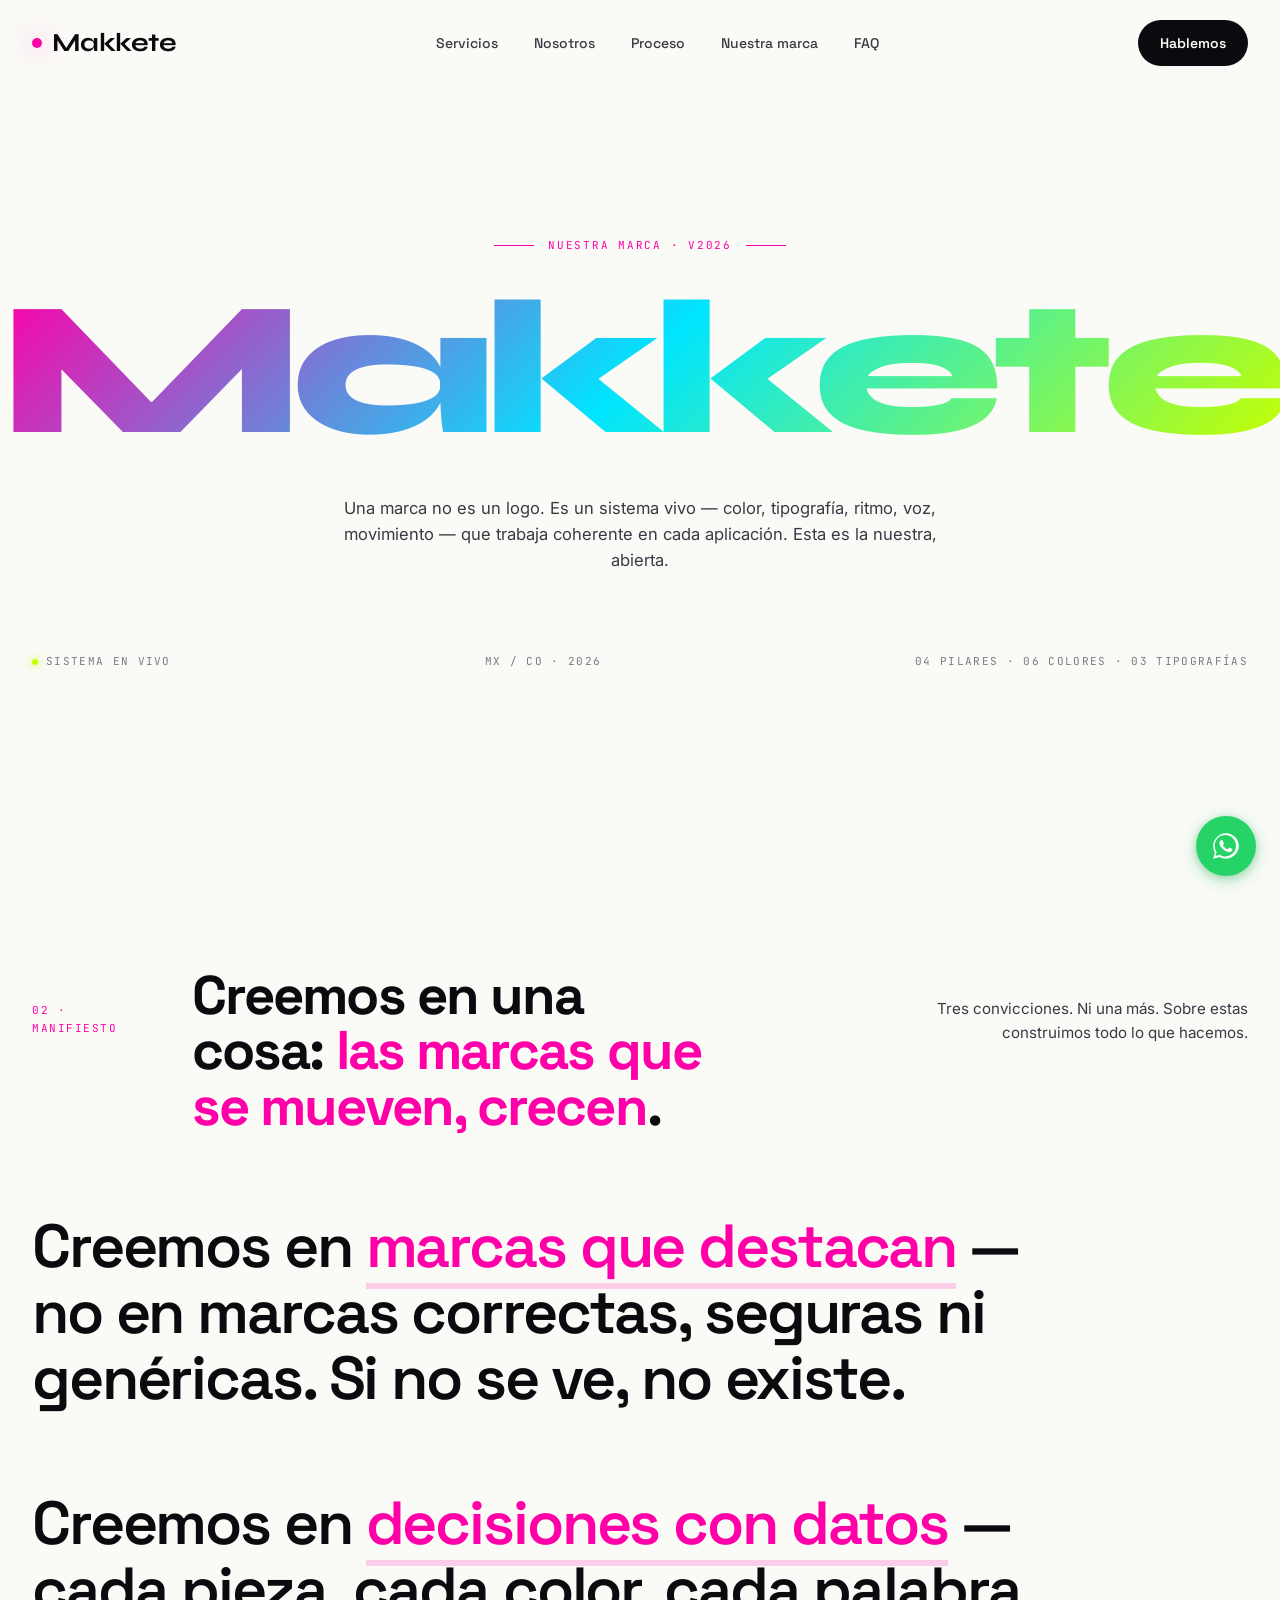
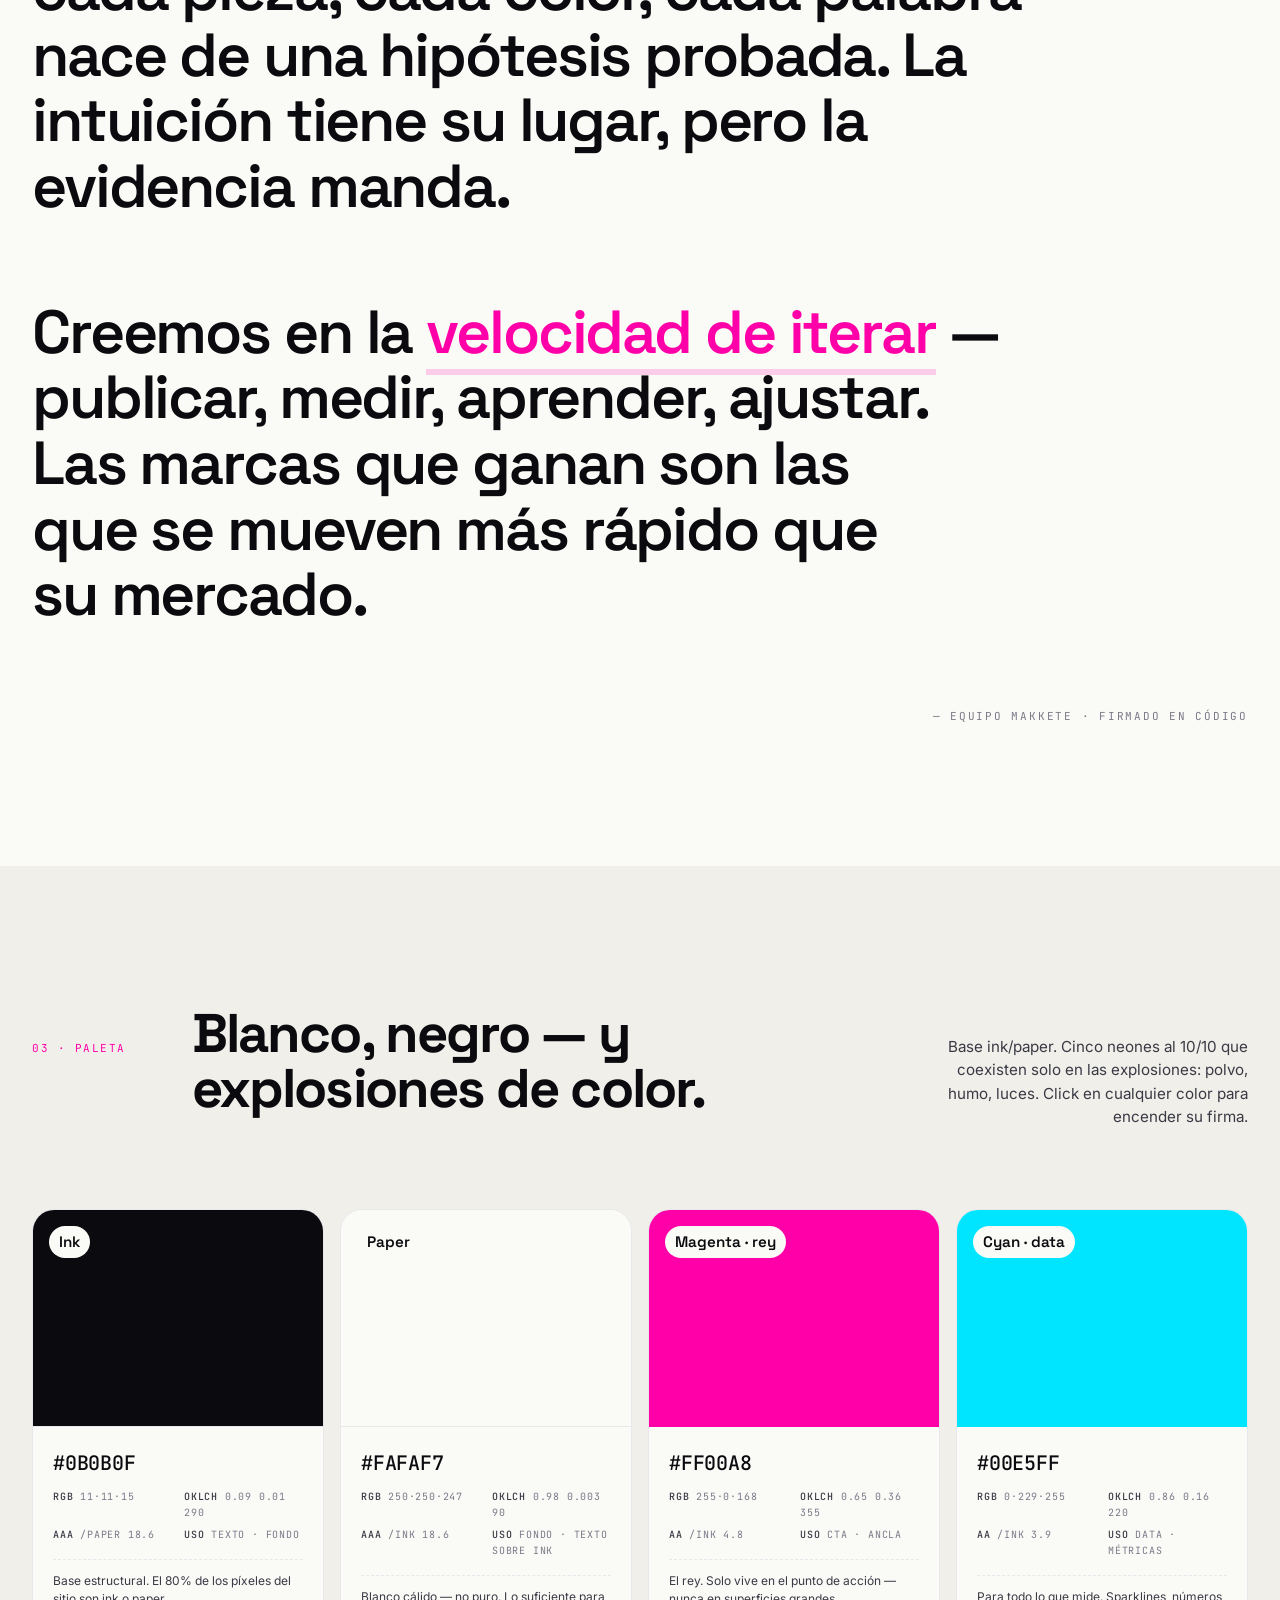
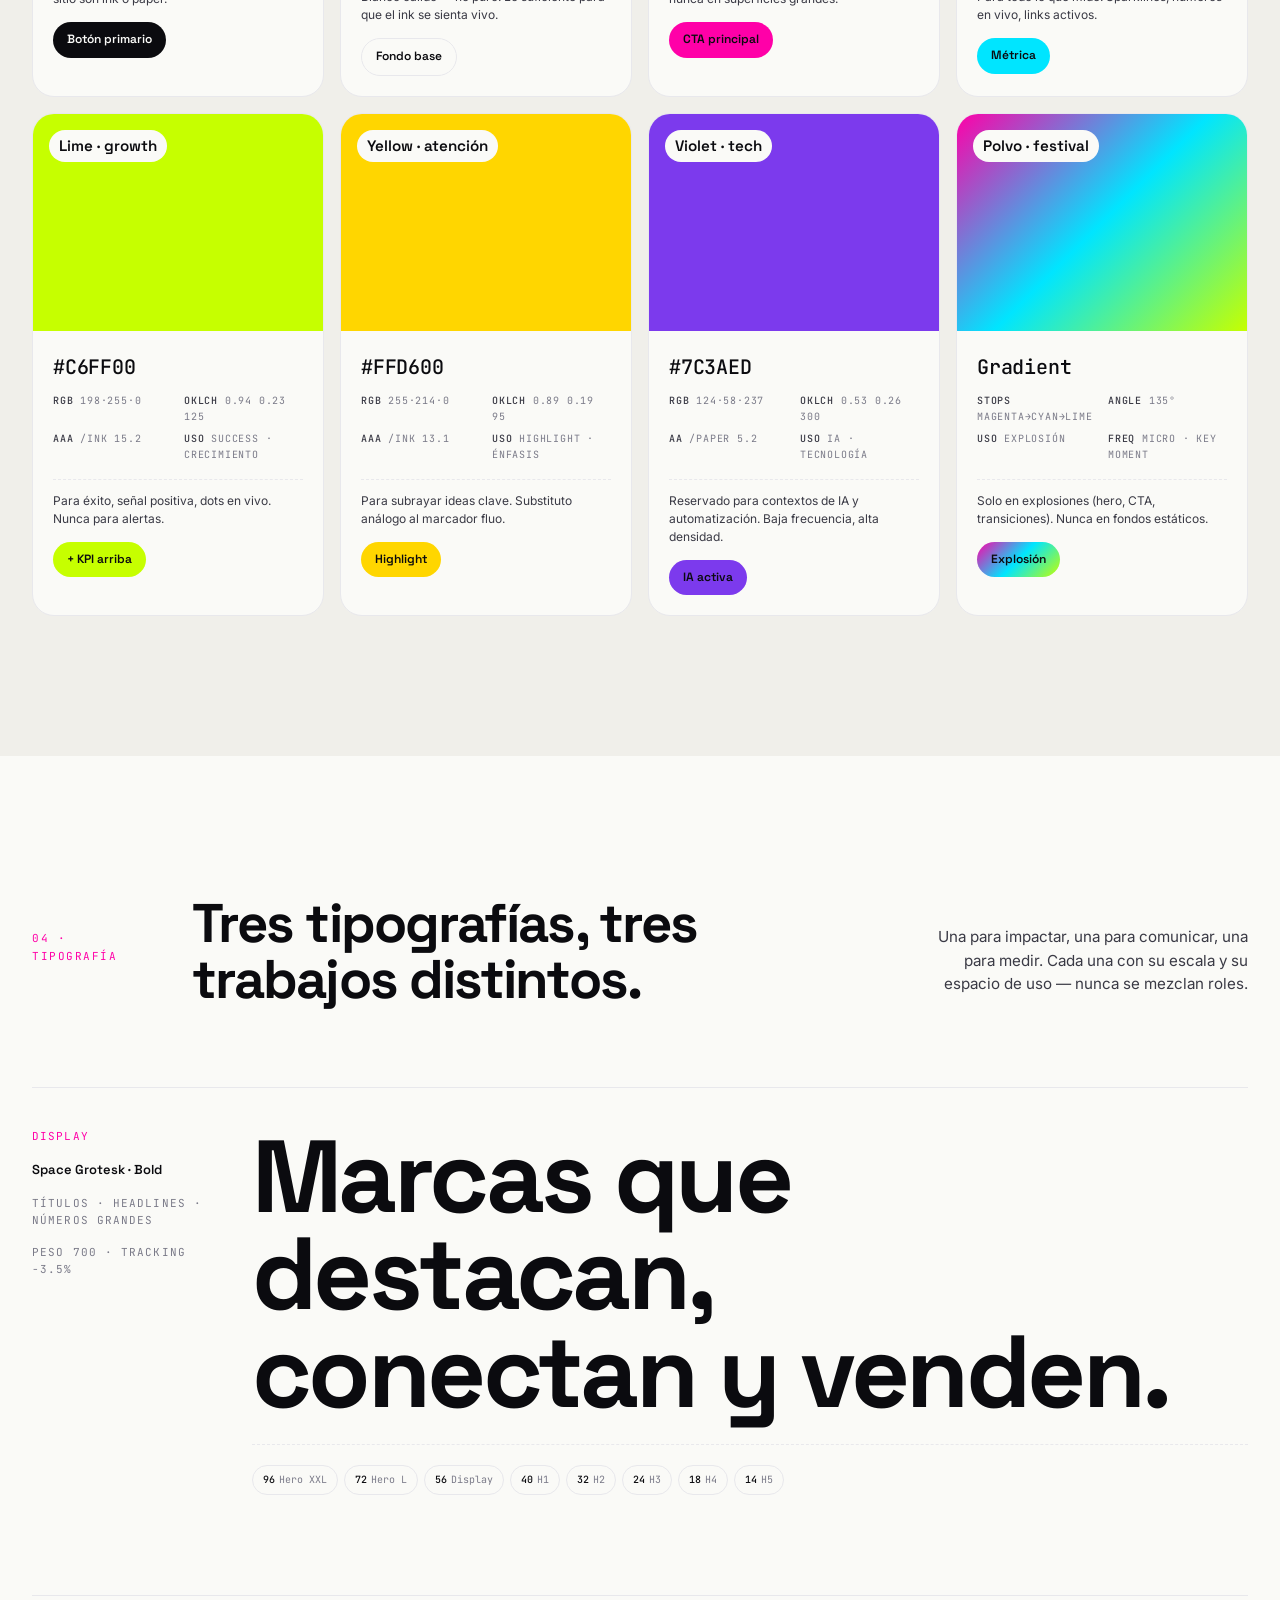
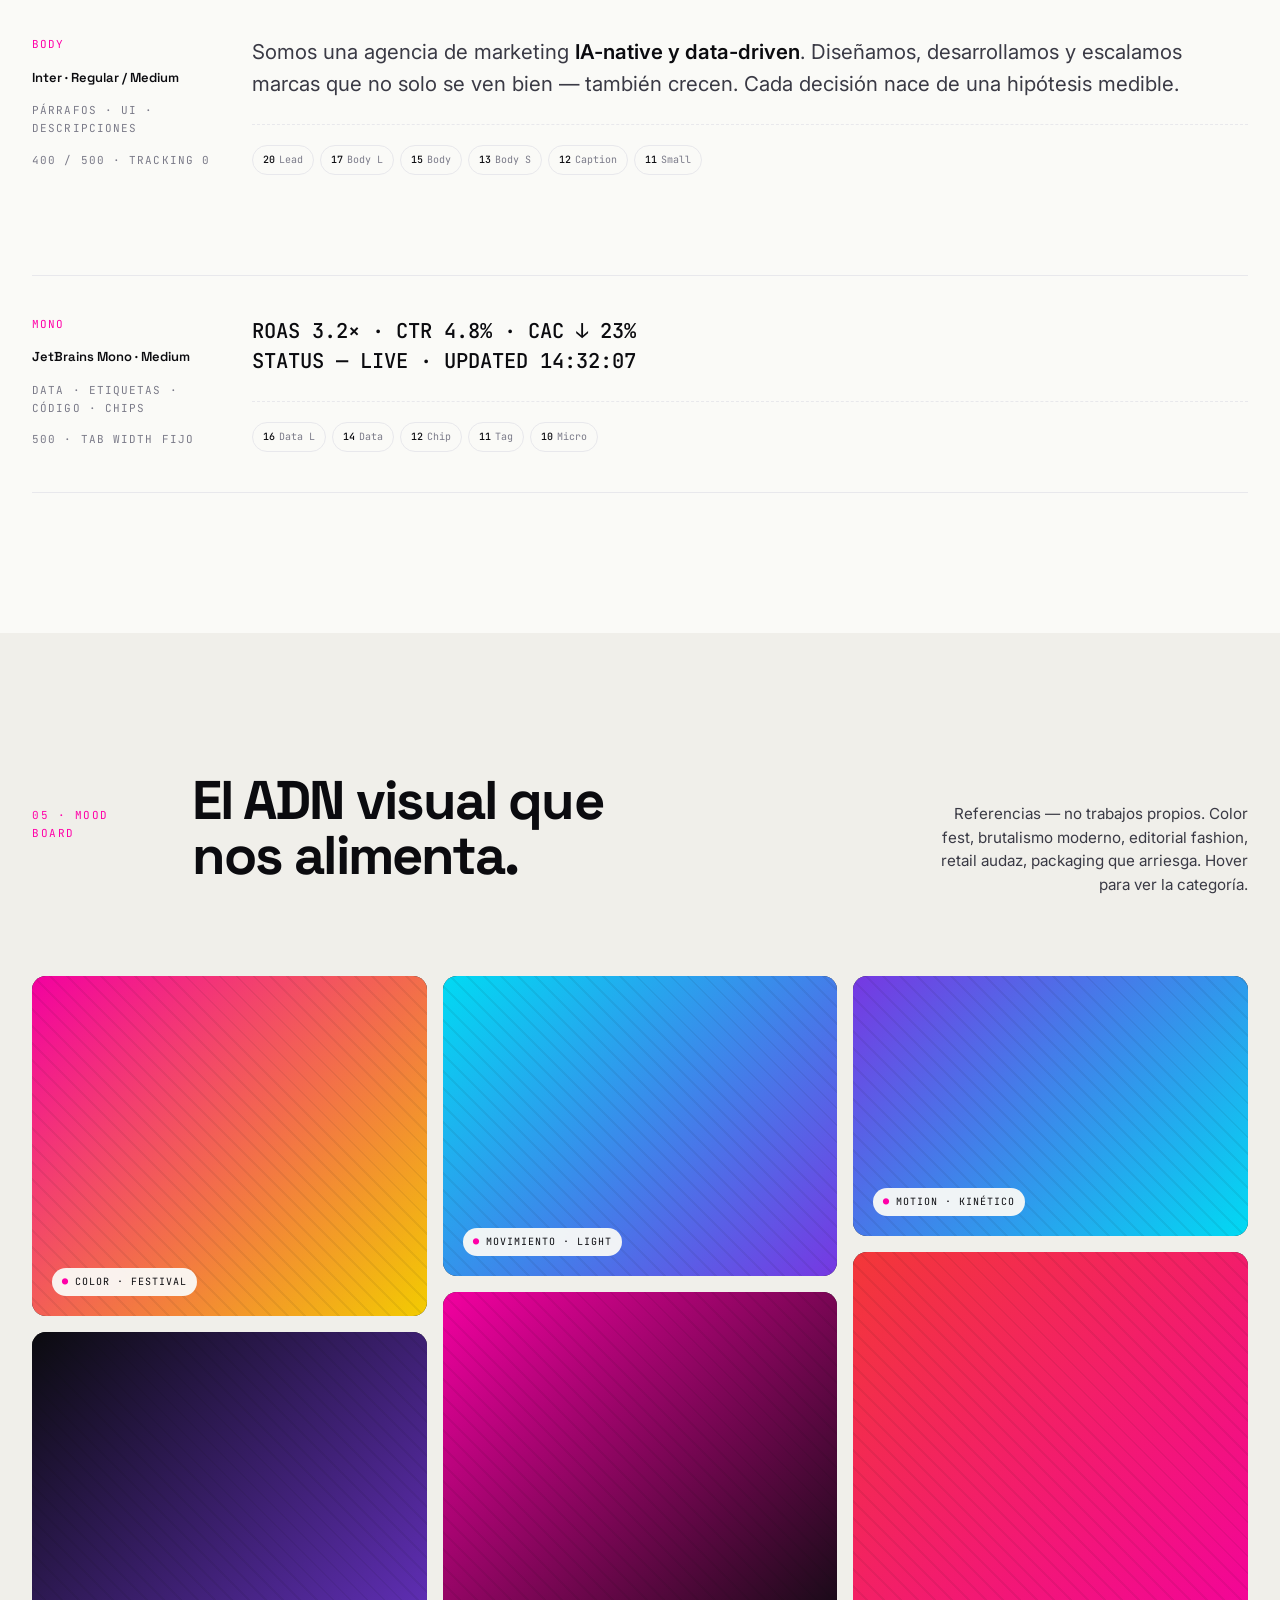
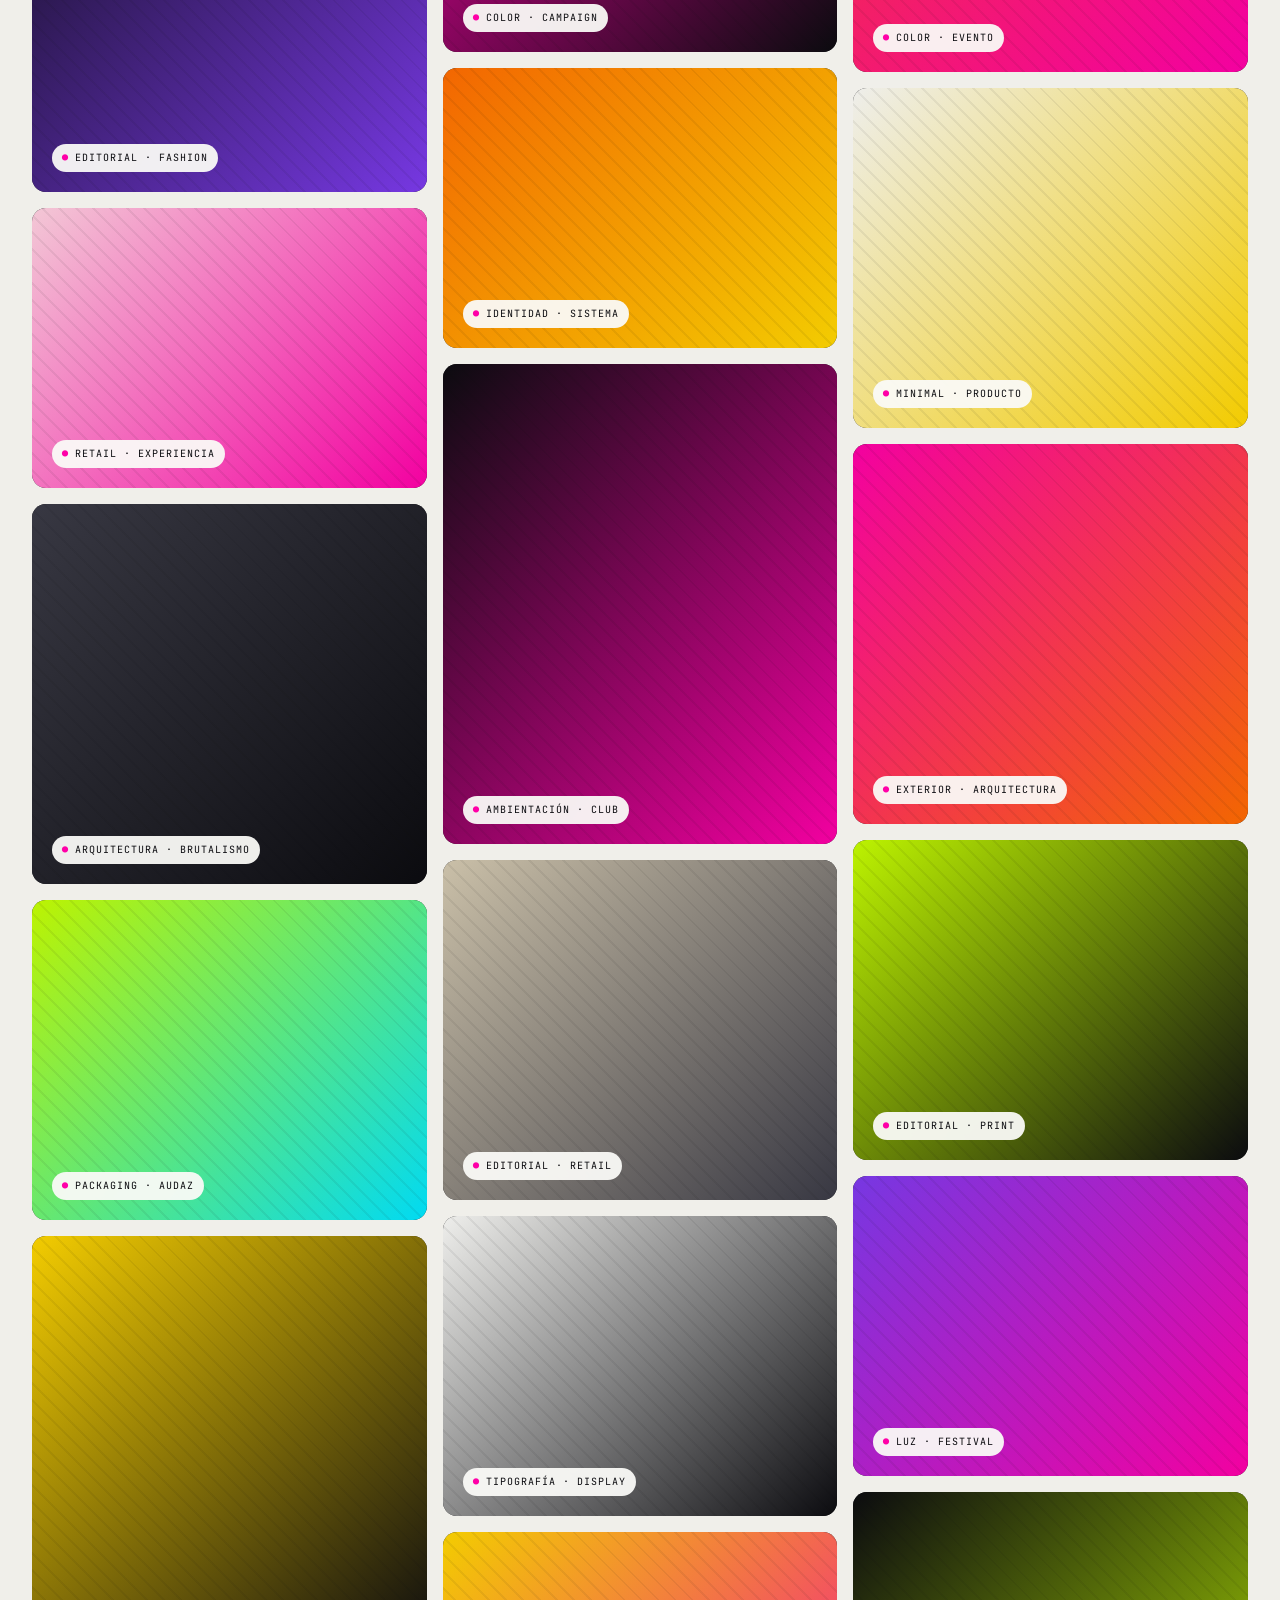
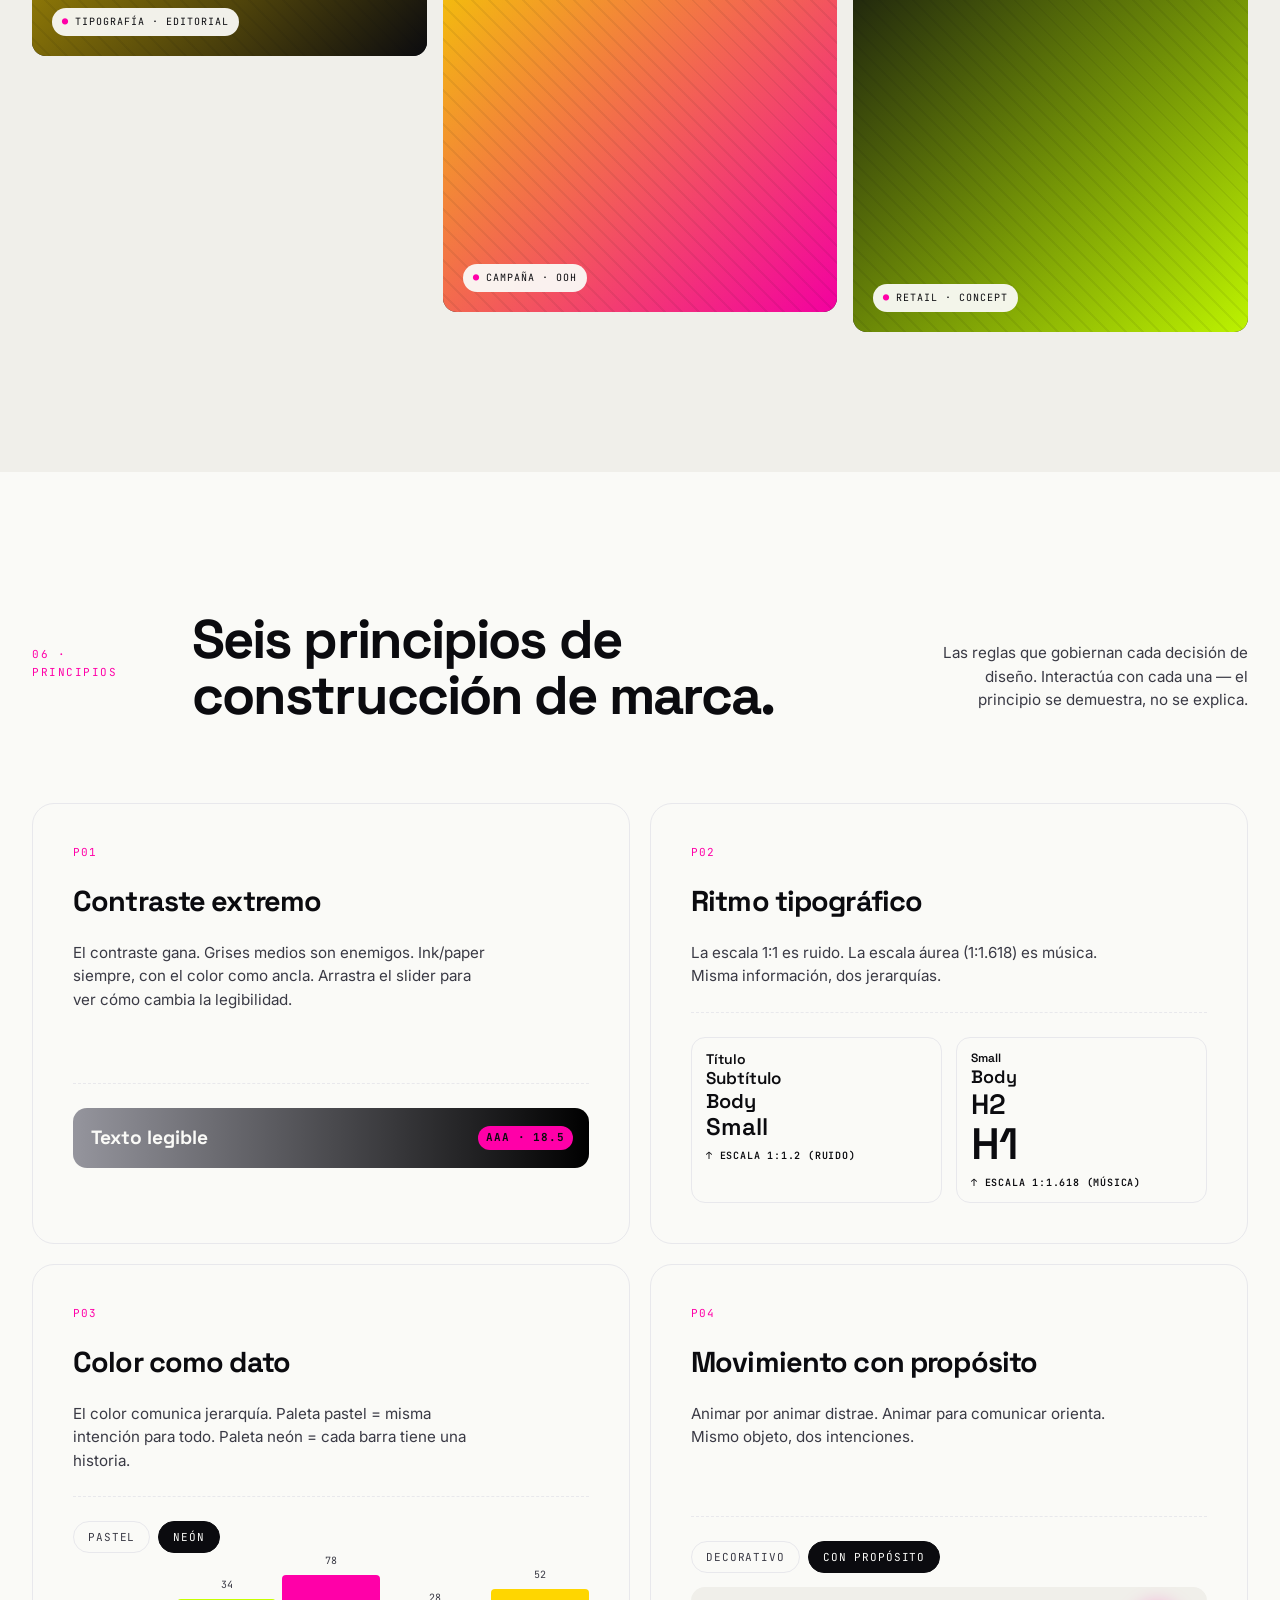
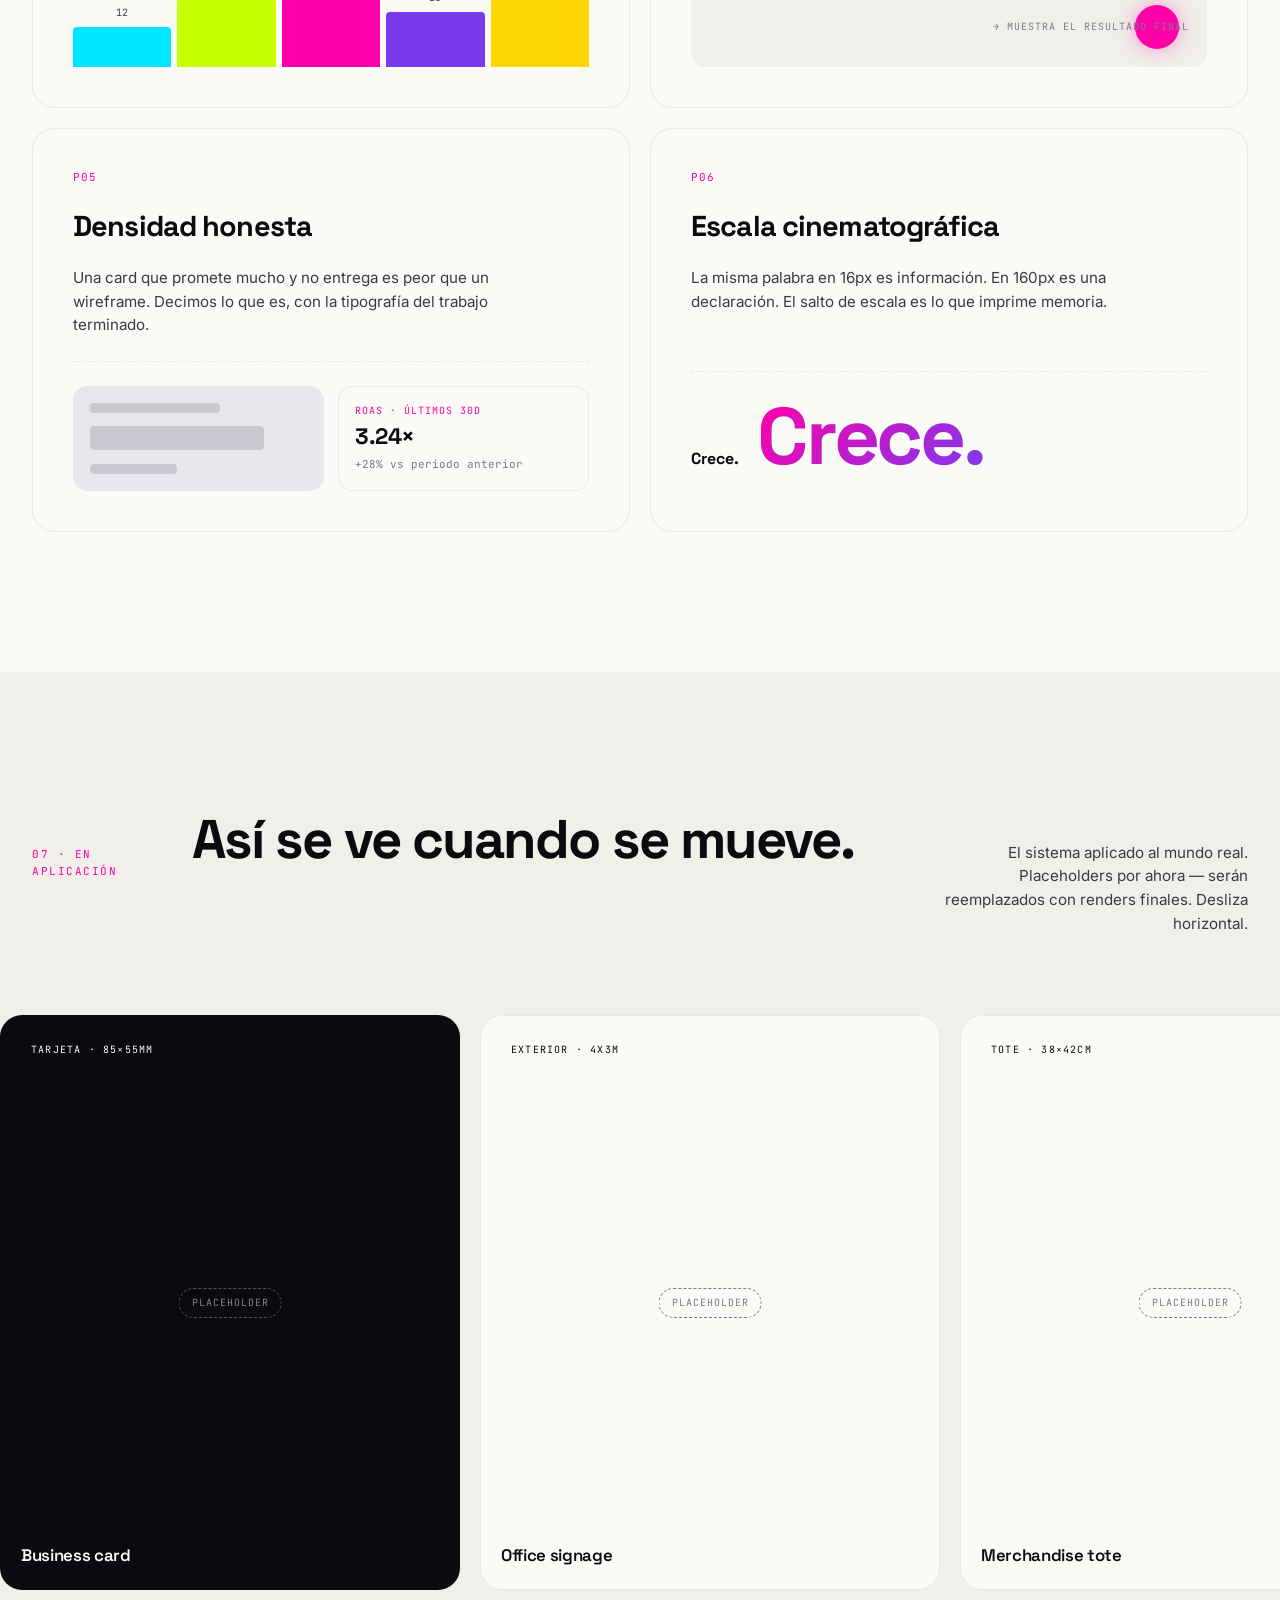
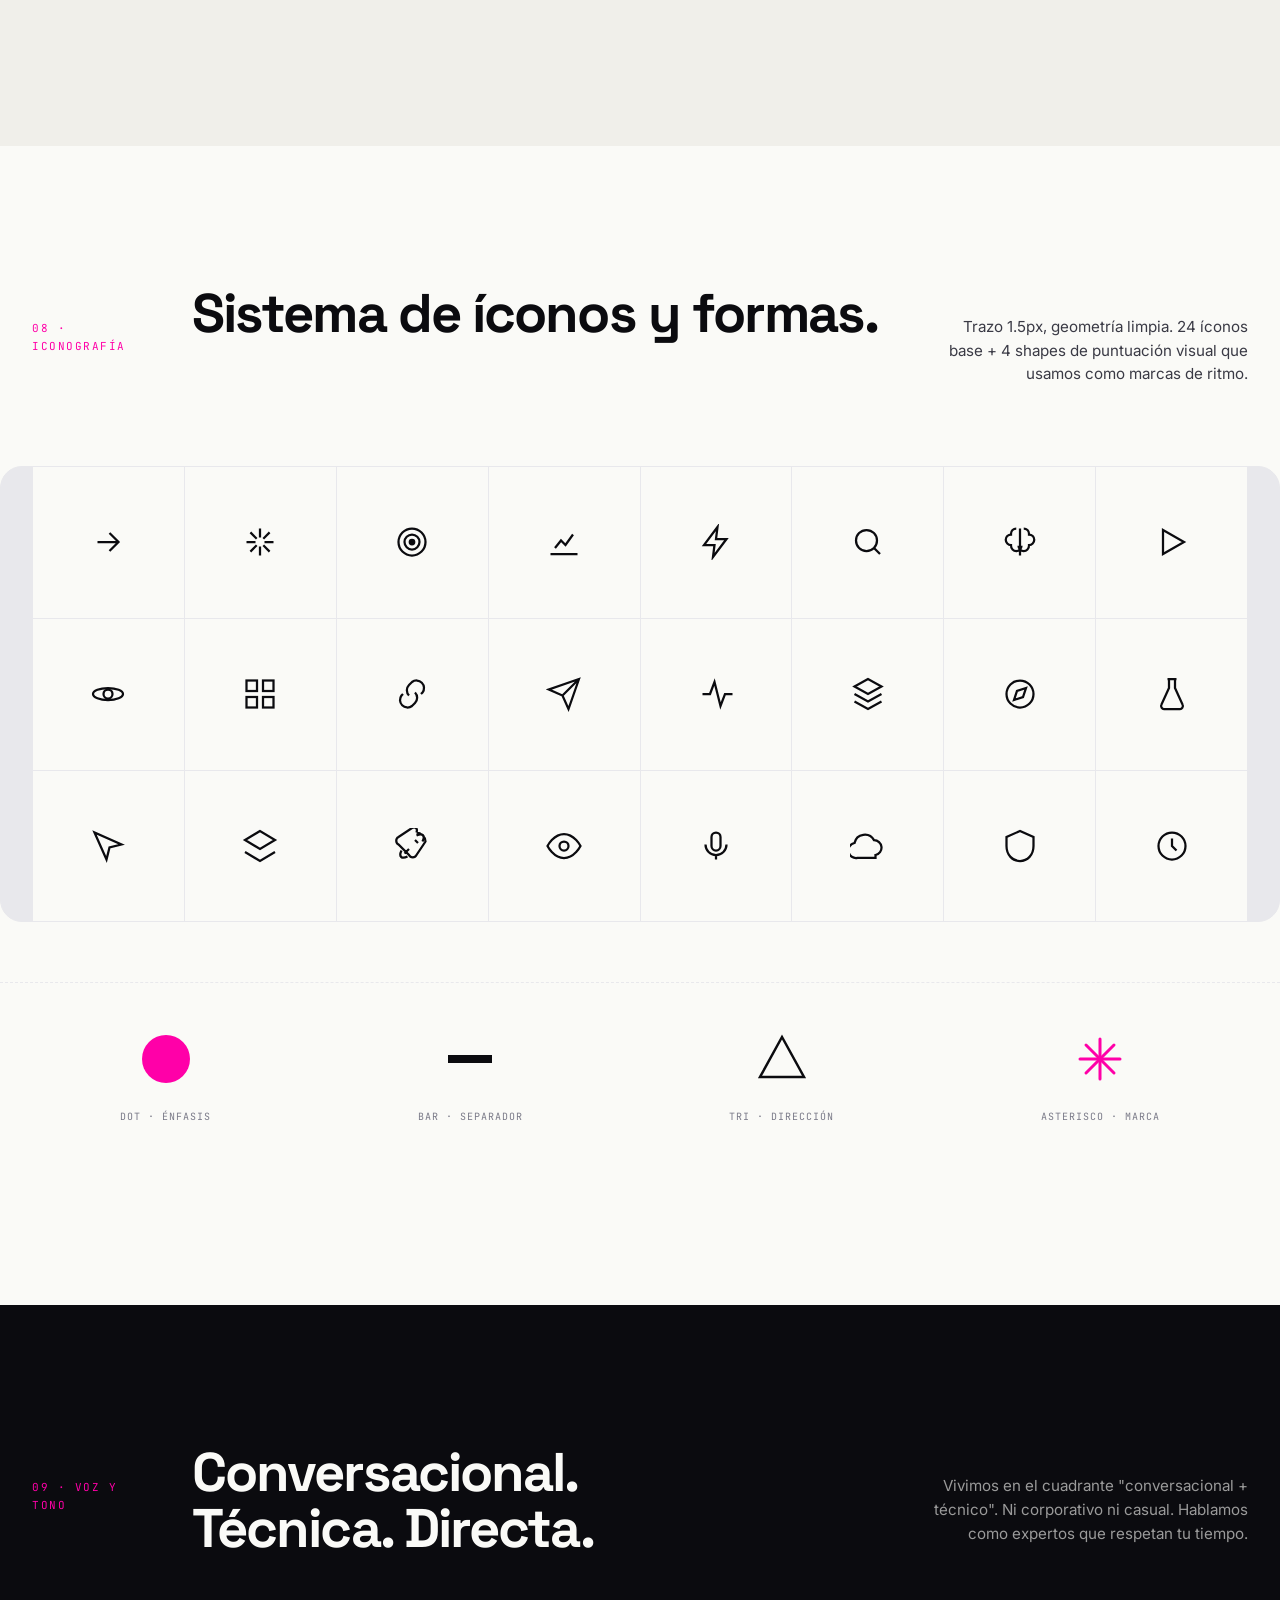
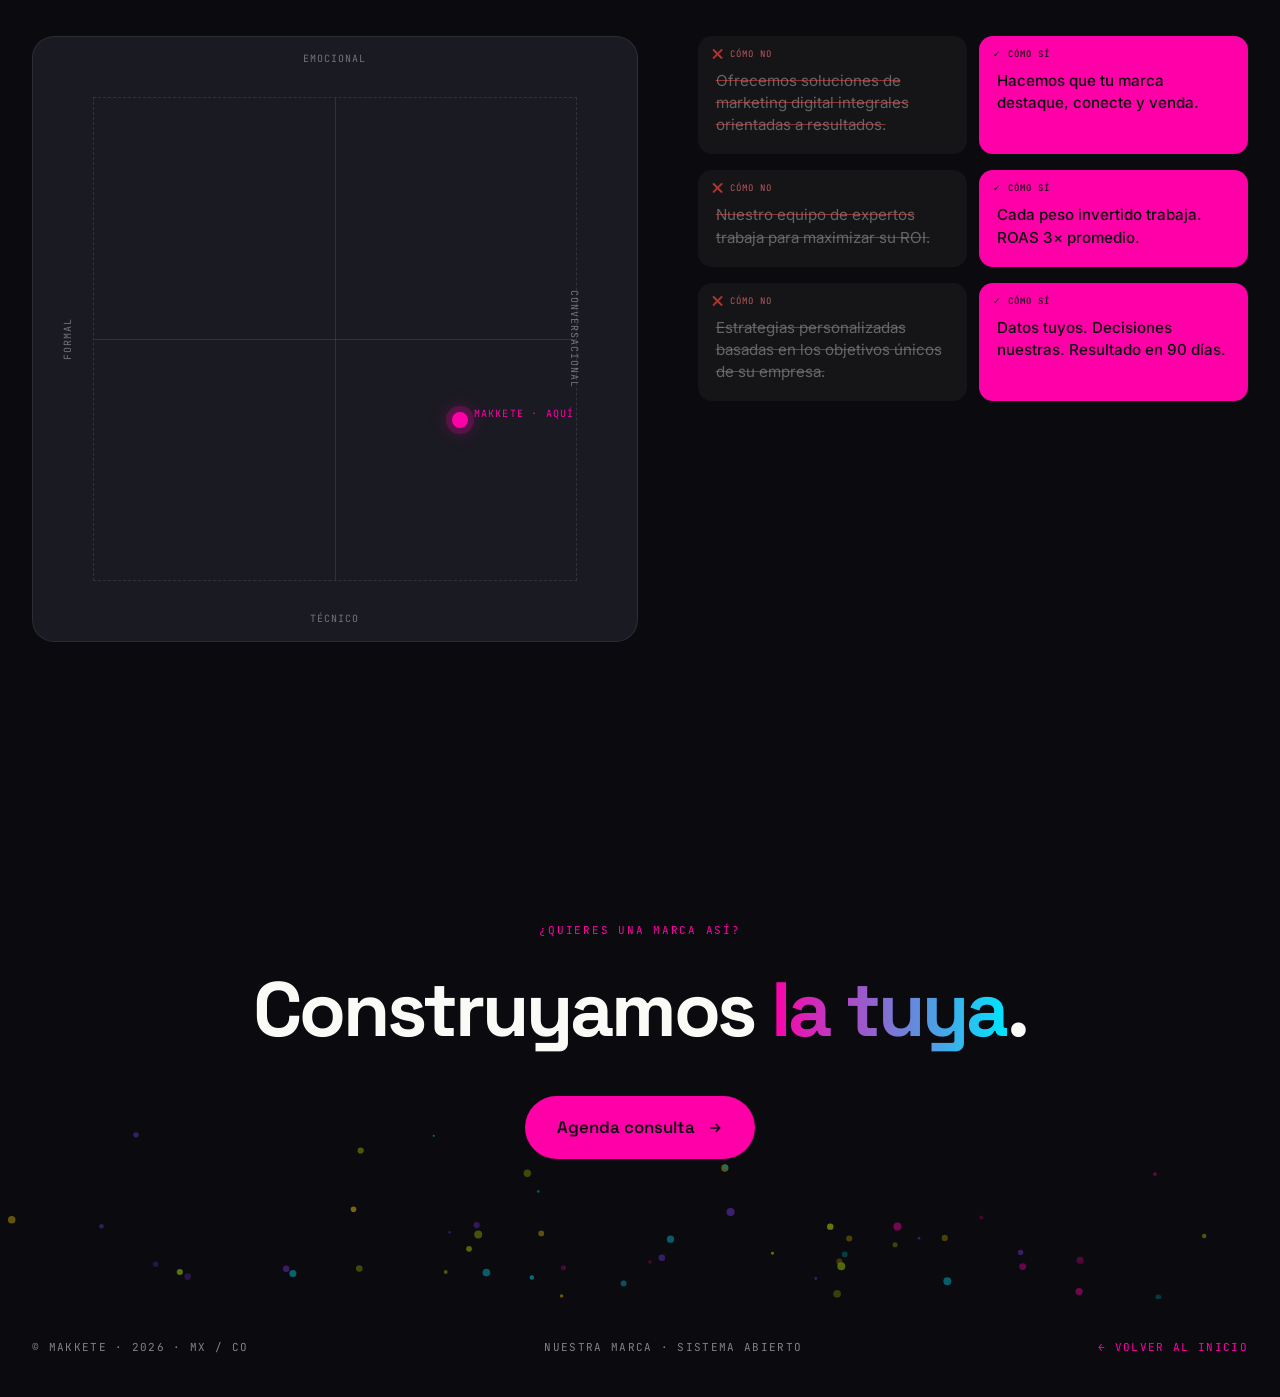
==== commit 7c4f5ae0: "Polish: textos servicios + nuestra-marca con head de producción Servicios (index.html): - Intro con " ====
--- a/nuestra-marca.html
+++ b/nuestra-marca.html
@@ -1,16 +1,106 @@
 <!DOCTYPE html>
 <html lang="es">
 <head>
-<meta charset="UTF-8">
-<meta name="viewport" content="width=device-width, initial-scale=1.0">
-<title>Makkete · Nuestra Marca</title>
-<link rel="preconnect" href="https://fonts.googleapis.com">
-<link rel="preconnect" href="https://fonts.gstatic.com" crossorigin>
-<link href="https://fonts.googleapis.com/css2?family=Inter:wght@300;400;500;600;700&family=Space+Grotesk:wght@400;500;600;700&family=Syne:wght@600;700;800&family=JetBrains+Mono:wght@400;500;600&display=swap" rel="stylesheet">
-<link rel="stylesheet" href="styles.css">
-<link rel="stylesheet" href="brand-studio.css?v=3">
+  <meta charset="UTF-8">
+  <meta name="viewport" content="width=device-width, initial-scale=1.0">
+  <link rel="icon" type="image/x-icon" href="favicon.ico">
+  <link rel="icon" type="image/png" sizes="192x192" href="favicon-192.png">
+  <link rel="apple-touch-icon" href="apple-touch-icon.png">
+  <!-- Google Tag Manager -->
+  <script>(function(w,d,s,l,i){w[l]=w[l]||[];w[l].push({'gtm.start':
+  new Date().getTime(),event:'gtm.js'});var f=d.getElementsByTagName(s)[0],
+  j=d.createElement(s),dl=l!='dataLayer'?'&l='+l:'';j.async=true;j.src=
+  'https://www.googletagmanager.com/gtm.js?id='+i+dl;f.parentNode.insertBefore(j,f);
+  })(window,document,'script','dataLayer','GTM-NRNJTD24');</script>
+  <!-- End Google Tag Manager -->
+  <!-- Google Analytics (GA4) + Google Ads -->
+  <script async src="https://www.googletagmanager.com/gtag/js?id=G-SY2KGT19T1"></script>
+  <script>
+    window.dataLayer = window.dataLayer || [];
+    function gtag(){dataLayer.push(arguments);}
+    gtag('js', new Date());
+    gtag('config', 'G-SY2KGT19T1');
+    gtag('config', 'AW-18069208452');
+  </script>
+  <!-- Meta Pixel -->
+  <script>
+    !function(f,b,e,v,n,t,s)
+    {if(f.fbq)return;n=f.fbq=function(){n.callMethod?
+    n.callMethod.apply(n,arguments):n.queue.push(arguments)};
+    if(!f._fbq)f._fbq=n;n.push=n;n.loaded=!0;n.version='2.0';
+    n.queue=[];t=b.createElement(e);t.async=!0;
+    t.src=v;s=b.getElementsByTagName(e)[0];
+    s.parentNode.insertBefore(t,s)}(window, document,'script',
+    'https://connect.facebook.net/en_US/fbevents.js');
+    fbq('init', '1258734292500342');
+    fbq('track', 'PageView');
+  </script>
+  <noscript><img height="1" width="1" style="display:none"
+  src="https://www.facebook.com/tr?id=1258734292500342&ev=PageView&noscript=1"
+  /></noscript>
+  <title>Nuestra Marca | Makkete — Sistema visual abierto</title>
+  <meta name="description" content="El sistema de marca de Makkete: manifiesto, paleta ink+neón, tipografía, wordmark, voz. Agencia de marketing digital IA-native con sede en México y Colombia.">
+  <link rel="canonical" href="https://makkete.com/nuestra-marca.html">
+  <meta name="robots" content="index, follow">
+  <meta name="author" content="Makkete">
+  <!-- Open Graph -->
+  <meta property="og:title" content="Nuestra Marca | Makkete — Sistema visual abierto">
+  <meta property="og:description" content="El sistema de marca de Makkete: manifiesto, paleta ink+neón, tipografía, wordmark, voz. Una marca no es un logo, es un sistema vivo.">
+  <meta property="og:url" content="https://makkete.com/nuestra-marca.html">
+  <meta property="og:type" content="website">
+  <meta property="og:image" content="https://makkete.com/logo.png">
+  <meta property="og:locale" content="es_MX">
+  <!-- Twitter Card -->
+  <meta name="twitter:card" content="summary_large_image">
+  <meta name="twitter:title" content="Nuestra Marca | Makkete — Sistema visual abierto">
+  <meta name="twitter:description" content="El sistema de marca de Makkete: manifiesto, paleta ink+neón, tipografía, wordmark, voz.">
+  <meta name="twitter:image" content="https://makkete.com/logo.png">
+  <!-- Schema — AboutPage -->
+  <script type="application/ld+json">
+  {
+    "@context": "https://schema.org",
+    "@type": "AboutPage",
+    "name": "Nuestra Marca — Makkete",
+    "description": "Sistema visual de Makkete: manifiesto, paleta, tipografía, wordmark y voz de marca.",
+    "url": "https://makkete.com/nuestra-marca.html",
+    "isPartOf": {
+      "@type": "WebSite",
+      "name": "Makkete",
+      "url": "https://makkete.com"
+    },
+    "about": {
+      "@type": "Organization",
+      "name": "Makkete",
+      "url": "https://makkete.com"
+    }
+  }
+  </script>
+  <!-- Schema — Organization (persistente entre páginas) -->
+  <script type="application/ld+json">
+  {
+    "@context": "https://schema.org",
+    "@type": "Organization",
+    "name": "Makkete",
+    "description": "Agencia de marketing digital IA-native y full data-driven con sede en México y Colombia.",
+    "url": "https://makkete.com",
+    "logo": "https://makkete.com/logo.png",
+    "email": "hola@makkete.com",
+    "sameAs": [
+      "https://www.instagram.com/makkete.agencia/",
+      "https://www.linkedin.com/company/makkete/"
+    ]
+  }
+  </script>
+  <!-- Fonts -->
+  <link rel="preconnect" href="https://fonts.googleapis.com">
+  <link rel="preconnect" href="https://fonts.gstatic.com" crossorigin>
+  <link href="https://fonts.googleapis.com/css2?family=Inter:wght@300;400;500;600;700&family=Space+Grotesk:wght@400;500;600;700&family=Syne:wght@600;700;800&family=JetBrains+Mono:wght@400;500;600&display=swap" rel="stylesheet">
+  <link rel="stylesheet" href="styles.css">
+  <link rel="stylesheet" href="brand-studio.css?v=3">
 </head>
 <body>
+  <!-- Google Tag Manager (noscript) -->
+  <noscript><iframe src="https://www.googletagmanager.com/ns.html?id=GTM-NRNJTD24" height="0" width="0" style="display:none;visibility:hidden"></iframe></noscript>
 
 <!-- NAV -->
 <nav class="nav" id="nav">
@@ -554,6 +644,44 @@
   <a href="index.html" style="color: var(--m-magenta);">← Volver al inicio</a>
 </div>
 
-<script src="brand-studio.js"></script>
+  <!-- Floating WhatsApp Button -->
+  <a href="https://wa.me/5215521289080?text=Hola%20Makkete!%20Me%20interesa%20saber%20c%C3%B3mo%20me%20pueden%20ayudar%20a%20consolidar%20y%20crecer%20mi%20marca.%20%F0%9F%9A%80"
+     target="_blank"
+     rel="noopener"
+     class="wa-float wa-link"
+     id="waFloat"
+     data-wa-source="nuestra-marca-floating"
+     aria-label="Escribenos por WhatsApp">
+    <svg xmlns="http://www.w3.org/2000/svg" viewBox="0 0 32 32" fill="currentColor" aria-hidden="true">
+      <path d="M16.002 3.2c-7.06 0-12.8 5.74-12.8 12.8 0 2.26.59 4.47 1.71 6.41L3.2 28.8l6.54-1.71c1.86 1.02 3.96 1.56 6.26 1.56h.01c7.06 0 12.8-5.74 12.8-12.8s-5.75-12.65-12.81-12.65zm0 23.5h-.01c-2.05 0-4.06-.55-5.82-1.59l-.42-.25-4.33 1.14 1.16-4.22-.27-.43a10.62 10.62 0 0 1-1.62-5.65c0-5.87 4.78-10.65 10.67-10.65 2.85 0 5.52 1.11 7.53 3.12a10.57 10.57 0 0 1 3.12 7.54c-.02 5.88-4.8 10.66-10.68 10.66zm5.85-7.97c-.32-.16-1.9-.94-2.2-1.04-.29-.11-.51-.16-.72.16-.21.32-.83 1.04-1.02 1.25-.19.21-.37.24-.69.08-.32-.16-1.35-.5-2.58-1.59-.95-.85-1.6-1.9-1.79-2.22-.19-.32-.02-.49.14-.65.14-.14.32-.37.48-.56.16-.19.21-.32.32-.53.11-.21.05-.4-.03-.56-.08-.16-.72-1.73-.99-2.37-.26-.62-.53-.54-.72-.55-.19-.01-.4-.01-.62-.01s-.56.08-.85.4c-.29.32-1.11 1.08-1.11 2.64s1.14 3.07 1.3 3.28c.16.21 2.25 3.43 5.45 4.81.76.33 1.35.52 1.82.67.76.24 1.46.21 2.01.13.61-.09 1.9-.78 2.16-1.53.27-.75.27-1.4.19-1.53-.08-.14-.29-.21-.61-.37z"/>
+    </svg>
+  </a>
+
+  <!-- WA tracking en esta página (para disparar conversiones sin cargar script.js completo del hero) -->
+  <script>
+    document.querySelectorAll('.wa-link').forEach((link) => {
+      link.addEventListener('click', () => {
+        const source = link.dataset.waSource || 'nuestra-marca';
+        if (typeof gtag === 'function') {
+          gtag('event', 'whatsapp_click', {
+            event_category: 'contacto',
+            event_label: source,
+            value: 1,
+          });
+          gtag('event', 'conversion', {
+            send_to: 'AW-18069208452/IO_iCJGakp8cEIT7iKhD',
+          });
+        }
+        if (typeof fbq === 'function') {
+          fbq('track', 'Contact', {
+            contact_method: 'whatsapp',
+            source: source,
+          });
+        }
+      });
+    });
+  </script>
+
+  <script src="brand-studio.js"></script>
 </body>
 </html>
--- a/styles.css
+++ b/styles.css
@@ -922,3 +922,548 @@
   .slide__h1 { font-size: clamp(1.8rem, 7vw, 2.4rem) !important; }
   .slide__sub { font-size: 0.95rem; }
 }
+
+/* ═══════════════════════════════════════════════════════════════
+   PRODUCCIÓN — secciones reintegradas (story, founders, process, faq, cta, contact, footer, wa-float)
+═══════════════════════════════════════════════════════════════ */
+
+/* ── Mobile nav toggle ── */
+.nav__toggle { display: none; flex-direction: column; gap: 5px; padding: 6px; }
+.nav__toggle span {
+  width: 22px; height: 2px;
+  background: var(--ink);
+  border-radius: 2px;
+  transition: transform 0.25s var(--ease), opacity 0.25s var(--ease);
+}
+.nav__toggle.open span:nth-child(1) { transform: translateY(7px) rotate(45deg); }
+.nav__toggle.open span:nth-child(2) { opacity: 0; }
+.nav__toggle.open span:nth-child(3) { transform: translateY(-7px) rotate(-45deg); }
+
+@media (max-width: 900px) {
+  .nav__toggle { display: flex; order: 3; }
+  .nav__links {
+    order: 4;
+    flex-basis: 100%;
+    flex-direction: column;
+    gap: 18px;
+    max-height: 0;
+    overflow: hidden;
+    transition: max-height 0.3s var(--ease), padding 0.3s var(--ease);
+    padding: 0;
+  }
+  .nav__links.active {
+    max-height: 400px;
+    padding: 16px 0;
+  }
+  .nav__cta { order: 2; padding: 10px 18px; font-size: 13px; }
+}
+
+/* ── Fade-up cross-section ── */
+.fade-up { opacity: 0; transform: translateY(24px); transition: opacity 0.7s var(--ease), transform 0.7s var(--ease); }
+.fade-up.visible { opacity: 1; transform: translateY(0); }
+
+/* ── Section title (legacy) ── */
+.section-title {
+  font-family: var(--font-display);
+  font-weight: 700;
+  font-size: clamp(2rem, 4vw, 3rem);
+  line-height: 1.1;
+  letter-spacing: -0.03em;
+  color: var(--ink);
+  margin-bottom: 20px;
+}
+
+/* ── Services direction head (B + C solo) ── */
+.services-dir__head { text-align: center; margin: 80px auto 40px; max-width: 720px; }
+.services-dir__eyebrow {
+  font-family: var(--font-mono);
+  font-size: 11px;
+  text-transform: uppercase;
+  letter-spacing: 0.14em;
+  color: var(--m-magenta);
+  display: inline-block;
+  margin-bottom: 12px;
+}
+.services-dir__lead {
+  font-family: var(--font-body);
+  font-size: 1.05rem;
+  color: var(--ink-60);
+  line-height: 1.55;
+}
+
+/* ═══════════════════════════════════════════════════════════════
+   STORY — scroll storytelling con wordmark sticky
+═══════════════════════════════════════════════════════════════ */
+.story {
+  position: relative;
+  display: grid;
+  grid-template-columns: 1fr 1fr;
+  gap: 0;
+  background: var(--ink);
+  color: var(--paper);
+  padding: 0;
+  overflow: hidden;
+}
+.story__left {
+  position: sticky;
+  top: 0;
+  height: 100vh;
+  display: flex;
+  align-items: center;
+  justify-content: center;
+  border-right: 1px solid rgba(250, 250, 247, 0.08);
+}
+.story__left-inner { text-align: center; }
+.story__logo-text {
+  font-family: var(--font-wordmark);
+  font-weight: 800;
+  font-size: clamp(3rem, 9vw, 6rem);
+  letter-spacing: -0.04em;
+  color: var(--paper);
+  margin-bottom: 28px;
+}
+.story__counter {
+  font-family: var(--font-mono);
+  display: flex;
+  justify-content: center;
+  align-items: baseline;
+  gap: 6px;
+  color: var(--m-magenta);
+  font-size: 1.2rem;
+}
+.story__counter-total { color: var(--ink-40); font-size: 0.8rem; }
+.story__right {
+  padding: 120px 48px;
+  display: flex;
+  flex-direction: column;
+  gap: 240px;
+}
+.story__block {
+  opacity: 0.35;
+  transition: opacity 0.6s var(--ease);
+}
+.story__block.active { opacity: 1; }
+.story__eyebrow {
+  font-family: var(--font-mono);
+  font-size: 11px;
+  letter-spacing: 0.12em;
+  color: var(--m-magenta);
+  text-transform: uppercase;
+  display: block;
+  margin-bottom: 16px;
+}
+.story__title {
+  font-family: var(--font-display);
+  font-weight: 700;
+  font-size: clamp(1.8rem, 3.5vw, 2.6rem);
+  letter-spacing: -0.03em;
+  line-height: 1.1;
+  color: var(--paper);
+  margin-bottom: 16px;
+}
+.story__body {
+  font-family: var(--font-body);
+  font-size: 1.05rem;
+  line-height: 1.6;
+  color: rgba(250, 250, 247, 0.7);
+  max-width: 540px;
+}
+
+@media (max-width: 900px) {
+  .story { grid-template-columns: 1fr; }
+  .story__left { height: 200px; position: relative; }
+  .story__logo-text { font-size: 3rem; margin-bottom: 16px; }
+  .story__right { padding: 60px 24px; gap: 80px; }
+}
+
+/* ═══════════════════════════════════════════════════════════════
+   FOUNDERS
+═══════════════════════════════════════════════════════════════ */
+.founders-section { padding: 100px 0; background: var(--paper); }
+.founders {
+  display: grid;
+  grid-template-columns: 1fr 1fr;
+  gap: 48px;
+  margin-top: 32px;
+}
+.founder-card {
+  display: grid;
+  grid-template-columns: 180px 1fr;
+  gap: 24px;
+  padding: 24px;
+  border: 1px solid var(--ink-10);
+  border-radius: var(--radius-lg);
+  background: var(--paper);
+  transition: border-color 0.3s var(--ease), box-shadow 0.3s var(--ease);
+}
+.founder-card:hover {
+  border-color: var(--m-magenta);
+  box-shadow: 0 0 0 1px var(--m-magenta), 0 12px 40px rgba(255, 0, 168, 0.1);
+}
+.founder-card__photo { width: 180px; height: 220px; overflow: hidden; border-radius: var(--radius); background: var(--paper-alt); }
+.founder-card__img { width: 100%; height: 100%; object-fit: cover; }
+.founder-card__info h3 {
+  font-family: var(--font-display);
+  font-weight: 700;
+  font-size: 1.4rem;
+  letter-spacing: -0.02em;
+  color: var(--ink);
+  margin-bottom: 4px;
+}
+.founder-card__role {
+  font-family: var(--font-mono);
+  font-size: 11px;
+  color: var(--m-magenta);
+  text-transform: uppercase;
+  letter-spacing: 0.1em;
+  display: block;
+  margin-bottom: 14px;
+}
+.founder-card__info p {
+  font-family: var(--font-body);
+  font-size: 0.95rem;
+  color: var(--ink-60);
+  line-height: 1.6;
+  margin-bottom: 16px;
+}
+.founder-card__links { display: flex; gap: 12px; align-items: center; }
+.founder-card__icon { height: 28px; width: auto; opacity: 0.85; transition: opacity 0.2s var(--ease); }
+.founder-card__links a:hover .founder-card__icon { opacity: 1; }
+
+@media (max-width: 900px) {
+  .founders { grid-template-columns: 1fr; gap: 24px; }
+  .founder-card { grid-template-columns: 120px 1fr; padding: 16px; }
+  .founder-card__photo { width: 120px; height: 160px; }
+}
+
+/* ═══════════════════════════════════════════════════════════════
+   PROCESS
+═══════════════════════════════════════════════════════════════ */
+.process { padding: 100px 0; background: var(--paper-alt); }
+.process__steps {
+  display: grid;
+  grid-template-columns: repeat(4, 1fr);
+  gap: 24px;
+  margin-top: 48px;
+}
+.step {
+  background: var(--paper);
+  border: 1px solid var(--ink-10);
+  border-radius: var(--radius-lg);
+  padding: 28px;
+  transition: border-color 0.3s var(--ease), transform 0.3s var(--ease);
+}
+.step:hover { border-color: var(--m-magenta); transform: translateY(-4px); }
+.step__number {
+  font-family: var(--font-display);
+  font-weight: 700;
+  font-size: 2.2rem;
+  color: var(--m-magenta);
+  letter-spacing: -0.04em;
+  margin-bottom: 16px;
+}
+.step h3 {
+  font-family: var(--font-display);
+  font-weight: 700;
+  font-size: 1.2rem;
+  color: var(--ink);
+  margin-bottom: 8px;
+}
+.step p { font-size: 0.92rem; color: var(--ink-60); line-height: 1.55; }
+
+@media (max-width: 900px) {
+  .process__steps { grid-template-columns: repeat(2, 1fr); }
+}
+@media (max-width: 560px) {
+  .process__steps { grid-template-columns: 1fr; }
+}
+
+/* ═══════════════════════════════════════════════════════════════
+   FAQ
+═══════════════════════════════════════════════════════════════ */
+.faq { padding: 100px 0; background: var(--paper); }
+.faq .section-title { margin-bottom: 40px; }
+.faq__list {
+  max-width: 820px;
+  margin: 0 auto;
+  display: flex;
+  flex-direction: column;
+  gap: 10px;
+}
+.faq__item {
+  background: var(--paper);
+  border: 1px solid var(--ink-10);
+  border-radius: var(--radius);
+  overflow: hidden;
+  transition: border-color 0.25s var(--ease), box-shadow 0.25s var(--ease);
+}
+.faq__item[open] {
+  border-color: var(--m-magenta);
+  box-shadow: 0 0 0 1px var(--m-magenta), 0 8px 30px rgba(255, 0, 168, 0.08);
+}
+.faq__question {
+  font-family: var(--font-display);
+  font-size: 1.02rem;
+  font-weight: 600;
+  color: var(--ink);
+  padding: 20px 24px;
+  cursor: pointer;
+  list-style: none;
+  display: flex;
+  justify-content: space-between;
+  align-items: center;
+  gap: 20px;
+  transition: color 0.2s var(--ease);
+}
+.faq__question::-webkit-details-marker { display: none; }
+.faq__question::after {
+  content: '+';
+  font-size: 1.5rem;
+  font-weight: 300;
+  color: var(--m-magenta);
+  transition: transform 0.25s var(--ease);
+  flex-shrink: 0;
+  line-height: 1;
+}
+.faq__item[open] .faq__question::after { transform: rotate(45deg); }
+.faq__question:hover { color: var(--m-magenta); }
+.faq__answer { padding: 0 24px 22px; color: var(--ink-60); font-size: 0.98rem; line-height: 1.65; }
+.faq__answer p { margin: 0; }
+
+@media (max-width: 768px) {
+  .faq { padding: 64px 0; }
+  .faq__question { font-size: 0.96rem; padding: 16px 18px; }
+  .faq__answer { padding: 0 18px 18px; }
+}
+
+/* ═══════════════════════════════════════════════════════════════
+   CTA BANNER
+═══════════════════════════════════════════════════════════════ */
+.cta-banner {
+  background: var(--ink);
+  color: var(--paper);
+  padding: 80px 0;
+  position: relative;
+  overflow: hidden;
+}
+.cta-banner::before {
+  content: '';
+  position: absolute;
+  inset: 0;
+  background: radial-gradient(circle at 20% 50%, rgba(255, 0, 168, 0.25), transparent 60%),
+              radial-gradient(circle at 80% 50%, rgba(0, 229, 255, 0.2), transparent 60%);
+  pointer-events: none;
+}
+.cta-banner__inner {
+  display: flex;
+  align-items: center;
+  justify-content: space-between;
+  gap: 32px;
+  position: relative;
+  z-index: 1;
+}
+.cta-banner h2 {
+  font-family: var(--font-display);
+  font-weight: 700;
+  font-size: clamp(1.8rem, 3.4vw, 2.6rem);
+  letter-spacing: -0.03em;
+  color: var(--paper);
+  line-height: 1.1;
+}
+.cta-banner__btn {
+  display: inline-flex;
+  align-items: center;
+  gap: 10px;
+  font-family: var(--font-display);
+  font-weight: 600;
+  font-size: 15px;
+  padding: 16px 28px;
+  background: var(--m-magenta);
+  color: var(--ink);
+  border-radius: 100px;
+  transition: transform 0.2s var(--ease), box-shadow 0.3s var(--ease);
+  white-space: nowrap;
+}
+.cta-banner__btn:hover { transform: translateY(-2px); box-shadow: var(--glow-magenta); }
+
+@media (max-width: 768px) {
+  .cta-banner__inner { flex-direction: column; text-align: center; }
+}
+
+/* ═══════════════════════════════════════════════════════════════
+   CONTACT FORM
+═══════════════════════════════════════════════════════════════ */
+.contact { padding: 100px 0; background: var(--paper); }
+.contact__grid {
+  display: grid;
+  grid-template-columns: 1fr 1fr;
+  gap: 64px;
+  align-items: start;
+}
+.contact__info p {
+  font-size: 1.05rem;
+  color: var(--ink-60);
+  line-height: 1.6;
+  margin: 20px 0 28px;
+  max-width: 420px;
+}
+.contact__details { display: flex; flex-direction: column; gap: 14px; }
+.contact__item {
+  display: flex;
+  align-items: center;
+  gap: 12px;
+  color: var(--ink-60);
+  font-size: 0.95rem;
+}
+.contact__item svg { color: var(--m-magenta); flex-shrink: 0; }
+
+.contact__form {
+  background: var(--paper-alt);
+  border: 1px solid var(--ink-10);
+  border-radius: var(--radius-lg);
+  padding: 32px;
+}
+.form-group { margin-bottom: 14px; }
+.contact__form input,
+.contact__form select,
+.contact__form textarea {
+  width: 100%;
+  font-family: var(--font-body);
+  font-size: 0.95rem;
+  padding: 14px 16px;
+  border: 1px solid var(--ink-10);
+  border-radius: var(--radius);
+  background: var(--paper);
+  color: var(--ink);
+  transition: border-color 0.2s var(--ease), box-shadow 0.2s var(--ease);
+}
+.contact__form input:focus,
+.contact__form select:focus,
+.contact__form textarea:focus {
+  outline: none;
+  border-color: var(--m-magenta);
+  box-shadow: 0 0 0 3px rgba(255, 0, 168, 0.12);
+}
+.contact__form textarea { resize: vertical; min-height: 120px; }
+.contact__form select { cursor: pointer; color: var(--ink-40); }
+.contact__form select:valid { color: var(--ink); }
+.btn--full { width: 100%; margin-top: 8px; }
+
+@media (max-width: 900px) {
+  .contact__grid { grid-template-columns: 1fr; gap: 40px; }
+}
+
+/* ═══════════════════════════════════════════════════════════════
+   FOOTER
+═══════════════════════════════════════════════════════════════ */
+.footer { background: var(--ink); color: var(--paper); padding: 80px 0 32px; }
+.footer__top {
+  display: flex;
+  justify-content: space-between;
+  gap: 64px;
+  padding-bottom: 48px;
+  border-bottom: 1px solid rgba(250, 250, 247, 0.08);
+}
+.footer__brand { max-width: 360px; }
+.footer__logo {
+  font-family: var(--font-wordmark);
+  font-weight: 700;
+  font-size: 26px;
+  letter-spacing: -0.02em;
+  color: var(--paper);
+  display: flex;
+  align-items: center;
+  gap: 10px;
+  margin-bottom: 16px;
+}
+.footer__logo-dot {
+  width: 10px; height: 10px;
+  background: var(--m-magenta);
+  border-radius: 50%;
+  box-shadow: var(--glow-magenta);
+}
+.footer__tagline {
+  font-family: var(--font-display);
+  font-style: italic;
+  color: rgba(250, 250, 247, 0.5);
+  font-size: 0.95rem;
+}
+.footer__columns { display: flex; gap: 64px; }
+.footer__col-title {
+  font-family: var(--font-mono);
+  font-size: 11px;
+  text-transform: uppercase;
+  letter-spacing: 0.14em;
+  color: var(--m-magenta);
+  margin-bottom: 16px;
+}
+.footer__col ul { display: flex; flex-direction: column; gap: 10px; }
+.footer__col a, .footer__text {
+  font-family: var(--font-body);
+  font-size: 0.92rem;
+  color: rgba(250, 250, 247, 0.7);
+  transition: color 0.2s var(--ease);
+}
+.footer__col a:hover { color: var(--paper); }
+.footer__bottom {
+  display: flex;
+  justify-content: space-between;
+  align-items: center;
+  padding-top: 32px;
+  font-size: 0.85rem;
+  color: rgba(250, 250, 247, 0.45);
+}
+.footer__social { display: flex; gap: 20px; }
+.footer__social a { color: rgba(250, 250, 247, 0.7); transition: color 0.2s var(--ease); }
+.footer__social a:hover { color: var(--m-magenta); }
+
+@media (max-width: 900px) {
+  .footer__top { flex-direction: column; gap: 40px; }
+  .footer__columns { flex-direction: column; gap: 32px; }
+  .footer__bottom { flex-direction: column; gap: 16px; text-align: center; }
+}
+
+/* ═══════════════════════════════════════════════════════════════
+   FLOATING WHATSAPP BUTTON
+═══════════════════════════════════════════════════════════════ */
+.wa-float {
+  position: fixed;
+  right: 24px;
+  bottom: 24px;
+  width: 60px;
+  height: 60px;
+  background: #25D366;
+  color: #fff;
+  border-radius: 50%;
+  display: flex;
+  align-items: center;
+  justify-content: center;
+  box-shadow: 0 4px 16px rgba(37, 211, 102, 0.4), 0 2px 8px rgba(0, 0, 0, 0.15);
+  z-index: 50;
+  transition: transform 0.2s var(--ease), box-shadow 0.2s var(--ease);
+  animation: wa-pulse 2.4s var(--ease) infinite;
+}
+.wa-float:hover {
+  transform: scale(1.08);
+  box-shadow: 0 6px 24px rgba(37, 211, 102, 0.55), 0 4px 12px rgba(0, 0, 0, 0.2);
+  animation: none;
+}
+.wa-float svg { width: 32px; height: 32px; }
+@keyframes wa-pulse {
+  0%, 100% { box-shadow: 0 4px 16px rgba(37, 211, 102, 0.4), 0 2px 8px rgba(0, 0, 0, 0.15), 0 0 0 0 rgba(37, 211, 102, 0.35); }
+  50% { box-shadow: 0 4px 16px rgba(37, 211, 102, 0.4), 0 2px 8px rgba(0, 0, 0, 0.15), 0 0 0 14px rgba(37, 211, 102, 0); }
+}
+@media (max-width: 480px) {
+  .wa-float { right: 16px; bottom: 16px; width: 54px; height: 54px; }
+  .wa-float svg { width: 28px; height: 28px; }
+}
+
+/* Services head (3 directions always visible) override: remove display:none default */
+.services-dir { display: block !important; }
+.services-wrap { padding-bottom: 40px; }
+
+/* Hero stats responsive tweaks */
+@media (max-width: 560px) {
+  .hero__stats-inner { justify-content: space-between; }
+  .hero__stat { font-size: 12px; }
+}
